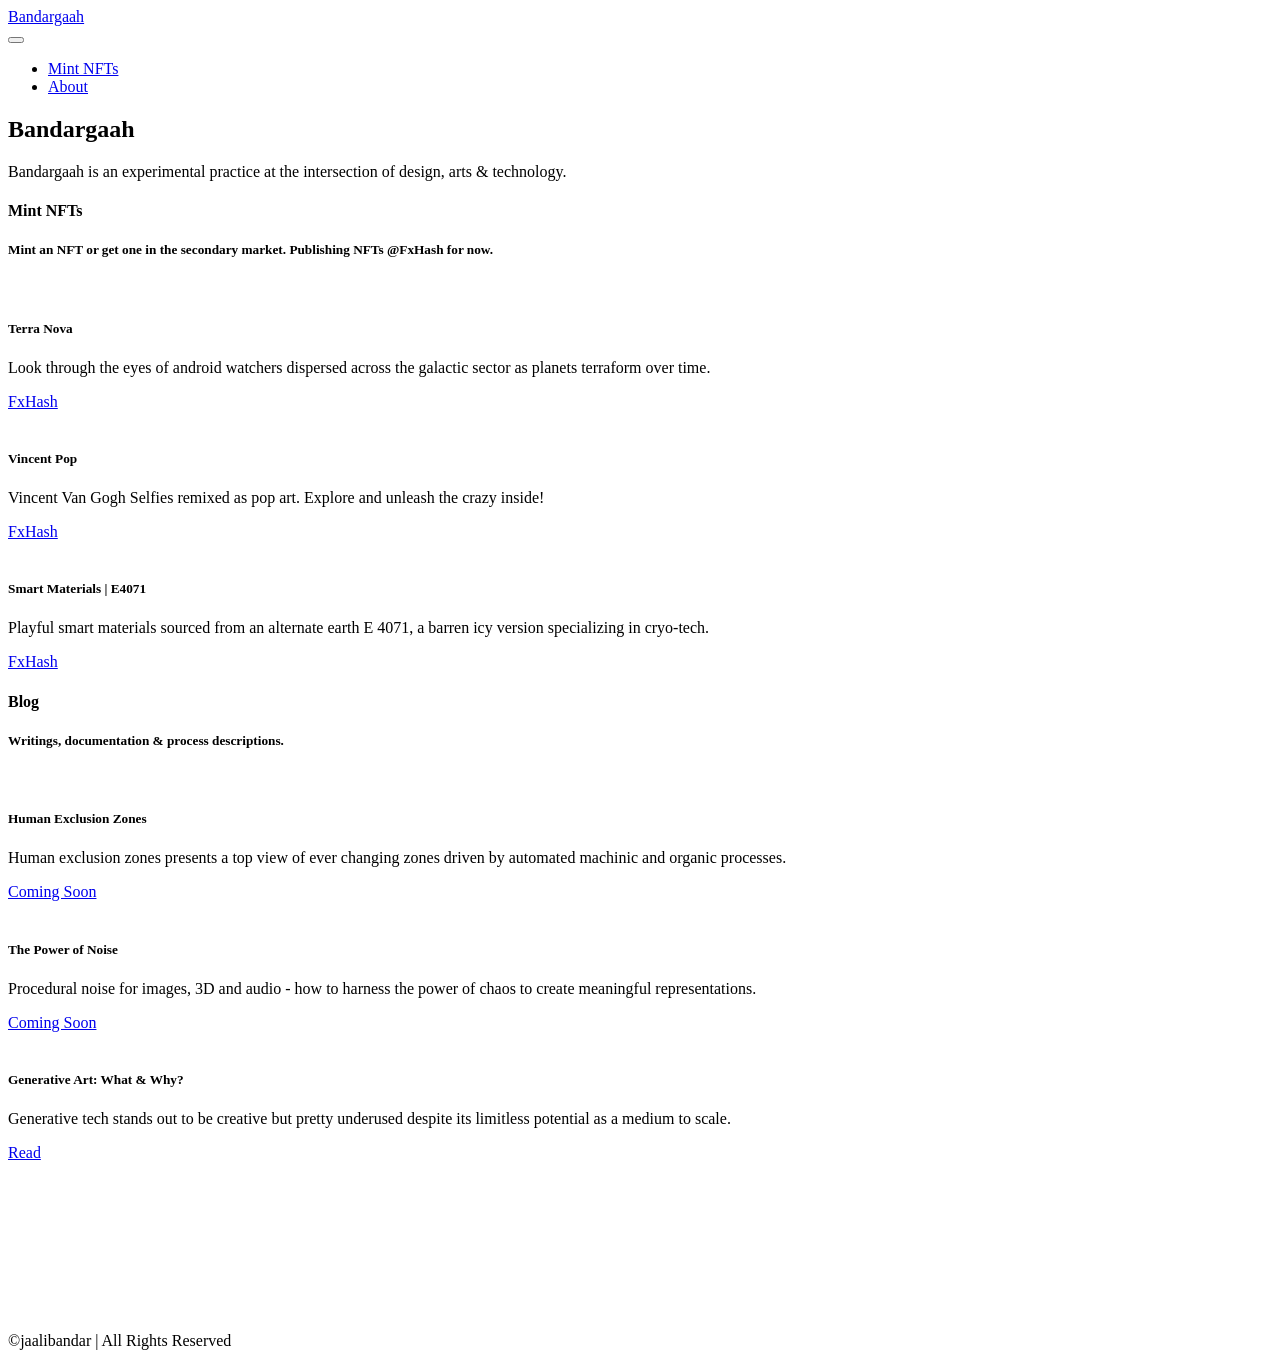
==== index.html @ 4d877e4e "Add files via upload" ====
<!DOCTYPE html>
<html  >
<head>

  <meta charset="UTF-8">
  <meta http-equiv="X-UA-Compatible" content="IE=edge">

  <meta name="viewport" content="width=device-width, initial-scale=1, minimum-scale=1">
  <link rel="shortcut icon" href="assets/images/icon01.png" type="image/x-icon">
  <meta name="description" content="">
  
  
  <title>Home</title>
  <link rel="stylesheet" href="assets/bootstrap/css/bootstrap.min.css">
  <link rel="stylesheet" href="assets/bootstrap/css/bootstrap-grid.min.css">
  <link rel="stylesheet" href="assets/bootstrap/css/bootstrap-reboot.min.css">
  <link rel="stylesheet" href="assets/parallax/jarallax.css">
  <link rel="stylesheet" href="assets/dropdown/css/style.css">
  <link rel="stylesheet" href="assets/socicon/css/styles.css">
  <link rel="stylesheet" href="assets/theme/css/style.css">
  <link rel="preload" href="https://fonts.googleapis.com/css?family=EB+Garamond:400,500,600,700,800,400i,500i,600i,700i,800i&display=swap" as="style" onload="this.onload=null;this.rel='stylesheet'">
  <noscript><link rel="stylesheet" href="https://fonts.googleapis.com/css?family=EB+Garamond:400,500,600,700,800,400i,500i,600i,700i,800i&display=swap"></noscript>
  <link rel="preload" href="https://fonts.googleapis.com/css?family=IBM+Plex+Sans:100,100i,200,200i,300,300i,400,400i,500,500i,600,600i,700,700i&display=swap" as="style" onload="this.onload=null;this.rel='stylesheet'">
  <noscript><link rel="stylesheet" href="https://fonts.googleapis.com/css?family=IBM+Plex+Sans:100,100i,200,200i,300,300i,400,400i,500,500i,600,600i,700,700i&display=swap"></noscript>
  <link rel="preload" as="style" href="assets/mobirise/css/mbr-additional.css"><link rel="stylesheet" href="assets/mobirise/css/mbr-additional.css" type="text/css">
  
  
  
  
</head>
<body>

<!-- Analytics -->
<!-- Global site tag (gtag.js) - Google Analytics -->
<script async src="https://www.googletagmanager.com/gtag/js?id=G-V5BBB9XHF3"></script>
<script>
  window.dataLayer = window.dataLayer || [];
  function gtag(){dataLayer.push(arguments);}
  gtag('js', new Date());

  gtag('config', 'G-V5BBB9XHF3');
</script>
<!-- /Analytics -->


  
  <section data-bs-version="5.1" class="menu menu3 cid-t7LD17ahQd" once="menu" id="menu3-0">
    
    <nav class="navbar navbar-dropdown navbar-expand-lg">
        <div class="container-fluid">
            <div class="navbar-brand">
                
                <span class="navbar-caption-wrap"><a class="navbar-caption text-white text-primary display-7" href="index.html">Bandargaah</a></span>
            </div>
            <button class="navbar-toggler" type="button" data-toggle="collapse" data-bs-toggle="collapse" data-target="#navbarSupportedContent" data-bs-target="#navbarSupportedContent" aria-controls="navbarNavAltMarkup" aria-expanded="false" aria-label="Toggle navigation">
                <div class="hamburger">
                    <span></span>
                    <span></span>
                    <span></span>
                    <span></span>
                </div>
            </button>
            <div class="collapse navbar-collapse" id="navbarSupportedContent">
                <ul class="navbar-nav nav-dropdown nav-right" data-app-modern-menu="true"><li class="nav-item"><a class="nav-link link text-white text-primary display-7" href="index.html#features3-2">Mint NFTs</a></li>
                    
                    <li class="nav-item"><a class="nav-link link text-white text-primary display-7" href="about.html">About</a>
                    </li></ul>
                <div class="icons-menu">
                    <a class="iconfont-wrapper" href="https://www.instagram.com/jaali.bandar/" target="_blank">
                        <span class="p-2 mbr-iconfont socicon-instagram socicon" style="color: rgb(255, 255, 255); fill: rgb(255, 255, 255);"></span>
                    </a>
                    <a class="iconfont-wrapper" href="https://twitter.com/jaalibandar" target="_blank">
                        <span class="p-2 mbr-iconfont socicon-twitter socicon" style="color: rgb(255, 255, 255); fill: rgb(255, 255, 255);"></span>
                    </a>
                    <a class="iconfont-wrapper" href="mailto:jaalibandar@gmail.com">
                        <span class="p-2 mbr-iconfont socicon-mail socicon" style="color: rgb(255, 255, 255); fill: rgb(255, 255, 255);"></span>
                    </a>
                    
                </div>
                
            </div>
        </div>
    </nav>
</section>

<section data-bs-version="5.1" class="header1 cid-t7LD3vrwrs mbr-fullscreen mbr-parallax-background" id="header1-1">

    

    <div class="mbr-overlay" style="opacity: 0.6; background-color: rgb(0, 0, 0);"></div>

    <div class="container">
        <div class="row">
            <div class="col-12 col-lg-7">
                <h1 class="mbr-section-title mbr-fonts-style mb-3 display-1"><strong>Bandargaah</strong></h1>
                
                <p class="mbr-text mbr-fonts-style display-5">
                    Bandargaah is an experimental practice at the intersection of design, arts &amp; technology.&nbsp;</p>
                
            </div>
        </div>
    </div>
</section>

<section data-bs-version="5.1" class="features3 cid-t7LD6NYVxd" id="features3-2">
    
    
    <div class="container">
        <div class="mbr-section-head">
            <h4 class="mbr-section-title mbr-fonts-style align-center mb-0 display-1">
                <strong>Mint NFTs</strong></h4>
            <h5 class="mbr-section-subtitle mbr-fonts-style align-center mb-0 mt-2 display-7">Mint an NFT or get one in the secondary market. Publishing NFTs @FxHash for now.</h5>
        </div>
        <div class="row mt-4">
            <div class="item features-image сol-12 col-md-6 col-lg-4">
                <div class="item-wrapper">
                    <div class="item-img">
                        <img src="assets/images/i01.png" alt="">
                    </div>
                    <div class="item-content">
                        <h5 class="item-title mbr-fonts-style display-7"><strong>Terra Nova</strong></h5>
                        
                        <p class="mbr-text mbr-fonts-style mt-3 display-7">Look through the eyes of android watchers dispersed across the galactic sector as planets terraform over time.</p>
                    </div>
                    <div class="mbr-section-btn item-footer mt-2"><a href="https://www.fxhash.xyz/generative/12497" class="btn btn-primary item-btn display-4" target="_blank">FxHash</a></div>
                </div>
            </div>
            <div class="item features-image сol-12 col-md-6 col-lg-4">
                <div class="item-wrapper">
                    <div class="item-img">
                        <img src="assets/images/i02.png" alt="">
                    </div>
                    <div class="item-content">
                        <h5 class="item-title mbr-fonts-style display-7"><strong>Vincent Pop</strong></h5>
                        
                        <p class="mbr-text mbr-fonts-style mt-3 display-7">Vincent Van Gogh Selfies remixed as pop art. Explore and unleash the crazy inside!&nbsp;</p>
                    </div>
                    <div class="mbr-section-btn item-footer mt-2"><a href="https://www.fxhash.xyz/generative/11971" class="btn btn-primary item-btn display-4" target="_blank">FxHash</a></div>
                </div>
            </div>
            <div class="item features-image сol-12 col-md-6 col-lg-4">
                <div class="item-wrapper">
                    <div class="item-img">
                        <img src="assets/images/i03.png" alt="">
                    </div>
                    <div class="item-content">
                        <h5 class="item-title mbr-fonts-style display-7"><strong>Smart Materials | E4071</strong></h5>
                        
                        <p class="mbr-text mbr-fonts-style mt-3 display-7">Playful smart materials sourced from an alternate earth E 4071, a barren icy version specializing in cryo-tech.<br></p>
                    </div>
                    <div class="mbr-section-btn item-footer mt-2"><a href="https://www.fxhash.xyz/generative/11592" class="btn btn-primary item-btn display-4" target="_blank">FxHash</a></div>
                </div>
            </div>
        </div>
    </div>
</section>

<section data-bs-version="5.1" class="features3 cid-t7LZABao7q" id="features3-4">
    
    
    <div class="container">
        <div class="mbr-section-head">
            <h4 class="mbr-section-title mbr-fonts-style align-center mb-0 display-1">
                <strong>Blog</strong></h4>
            <h5 class="mbr-section-subtitle mbr-fonts-style align-center mb-0 mt-2 display-7">Writings, documentation &amp; process descriptions.</h5>
        </div>
        <div class="row mt-4">
            <div class="item features-image сol-12 col-md-6 col-lg-4">
                <div class="item-wrapper">
                    <div class="item-img">
                        <img src="assets/images/j03.png" alt="">
                    </div>
                    <div class="item-content">
                        <h5 class="item-title mbr-fonts-style display-7"><strong>Human Exclusion Zones</strong></h5>
                        
                        <p class="mbr-text mbr-fonts-style mt-3 display-7">Human exclusion zones presents a top view of ever changing zones driven by automated machinic and organic processes.</p>
                    </div>
                    <div class="mbr-section-btn item-footer mt-2"><a href="https://mobiri.se" class="btn btn-primary item-btn display-4">Coming Soon</a></div>
                </div>
            </div>
            <div class="item features-image сol-12 col-md-6 col-lg-4">
                <div class="item-wrapper">
                    <div class="item-img">
                        <img src="assets/images/j02.png" alt="">
                    </div>
                    <div class="item-content">
                        <h5 class="item-title mbr-fonts-style display-7"><strong>The Power of Noise</strong></h5>
                        
                        <p class="mbr-text mbr-fonts-style mt-3 display-7">Procedural noise for images, 3D and audio - how to harness the power of chaos to create meaningful representations.</p>
                    </div>
                    <div class="mbr-section-btn item-footer mt-2"><a href="https://mobiri.se" class="btn btn-primary item-btn display-4">Coming Soon</a></div>
                </div>
            </div>
            <div class="item features-image сol-12 col-md-6 col-lg-4">
                <div class="item-wrapper">
                    <div class="item-img">
                        <img src="assets/images/j01.png" alt="">
                    </div>
                    <div class="item-content">
                        <h5 class="item-title mbr-fonts-style display-7"><strong>Generative Art: What &amp; Why?</strong></h5>
                        
                        <p class="mbr-text mbr-fonts-style mt-3 display-7">Generative tech stands out to be creative but pretty underused despite its limitless potential as a medium to scale.&nbsp;<br></p>
                    </div>
                    <div class="mbr-section-btn item-footer mt-2"><a href="generative_art_what&why?.html" class="btn btn-primary item-btn display-4">Read</a></div>
                </div>
            </div>
        </div>
    </div>
</section>

<section data-bs-version="5.1" class="map2 cid-t7M8bgwGC9" id="map2-5">
    
    
    <div>
        
        <div class="google-map"><iframe frameborder="0" style="border:0" src="https://www.google.com/maps/embed/v1/place?key=AIzaSyCZI5F_k6S1k46ujh0SNrapM89f7mJxd30&amp;q=bangalore" allowfullscreen=""></iframe></div>
    </div>
</section>

<section data-bs-version="5.1" class="footer7 cid-t7M8dRgxup" once="footers" id="footer7-6">

    

    

    <div class="container">
        <div class="media-container-row align-center mbr-white">
            <div class="col-12">
                <p class="mbr-text mb-0 mbr-fonts-style display-7">
                    ©jaalibandar | All Rights Reserved
                </p>
            </div>
        </div>
    </div>
</section><section style="display: none !important;background-color: #fff; font-family: -apple-system, BlinkMacSystemFont, 'Segoe UI', 'Roboto', 'Helvetica Neue', Arial, sans-serif; color:#aaa; font-size:12px; padding: 0; align-items: center; display: flex;"><a href="https://mobirise.site/a" style="flex: 1 1; height: 3rem; padding-left: 1rem;"></a><p style="flex: 0 0 auto; margin:0; padding-right:1rem;">Built with Mobirise <a href="https://mobirise.site/u" style="color:#aaa;">site</a> templates</p></section><script src="assets/bootstrap/js/bootstrap.bundle.min.js"></script>  <script src="assets/parallax/jarallax.js"></script>  <script src="assets/smoothscroll/smooth-scroll.js"></script>  <script src="assets/ytplayer/index.js"></script>  <script src="assets/dropdown/js/navbar-dropdown.js"></script>  <script src="assets/theme/js/script.js"></script>  
  
  
</body>
</html>
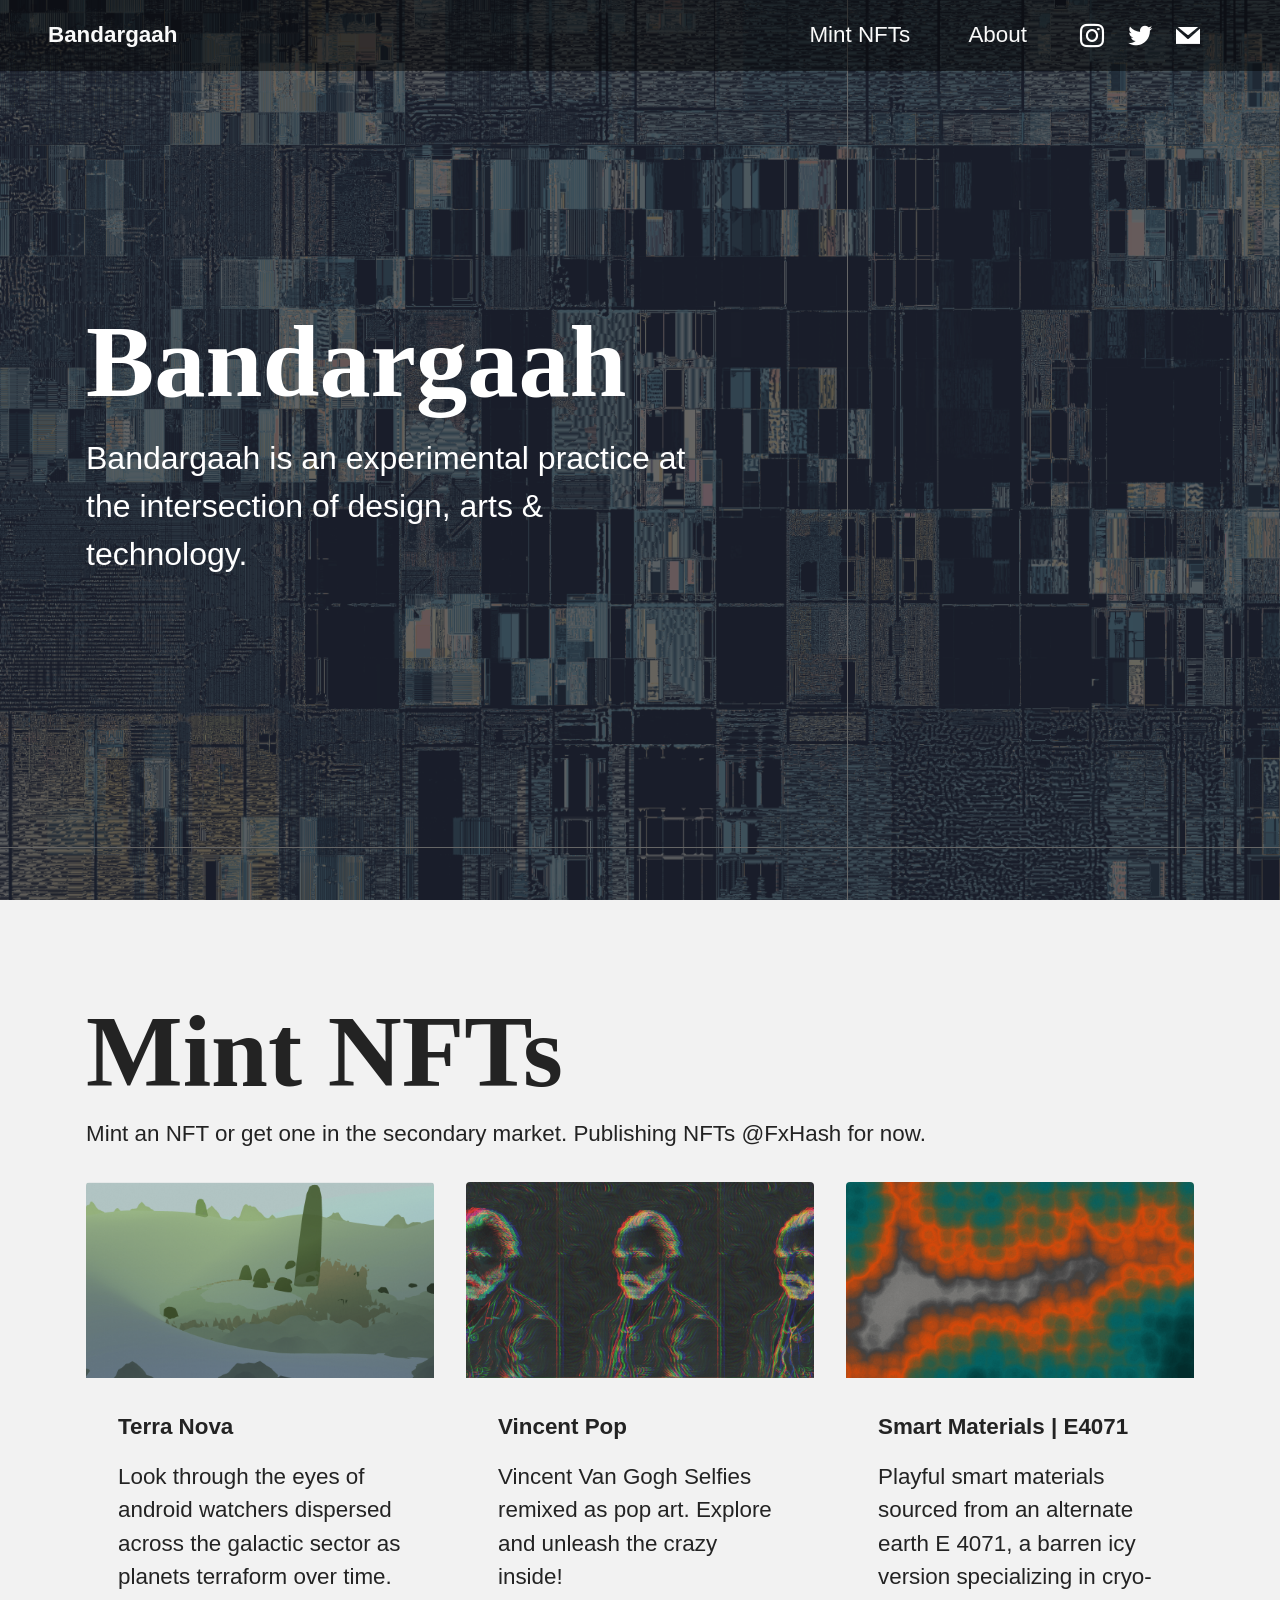
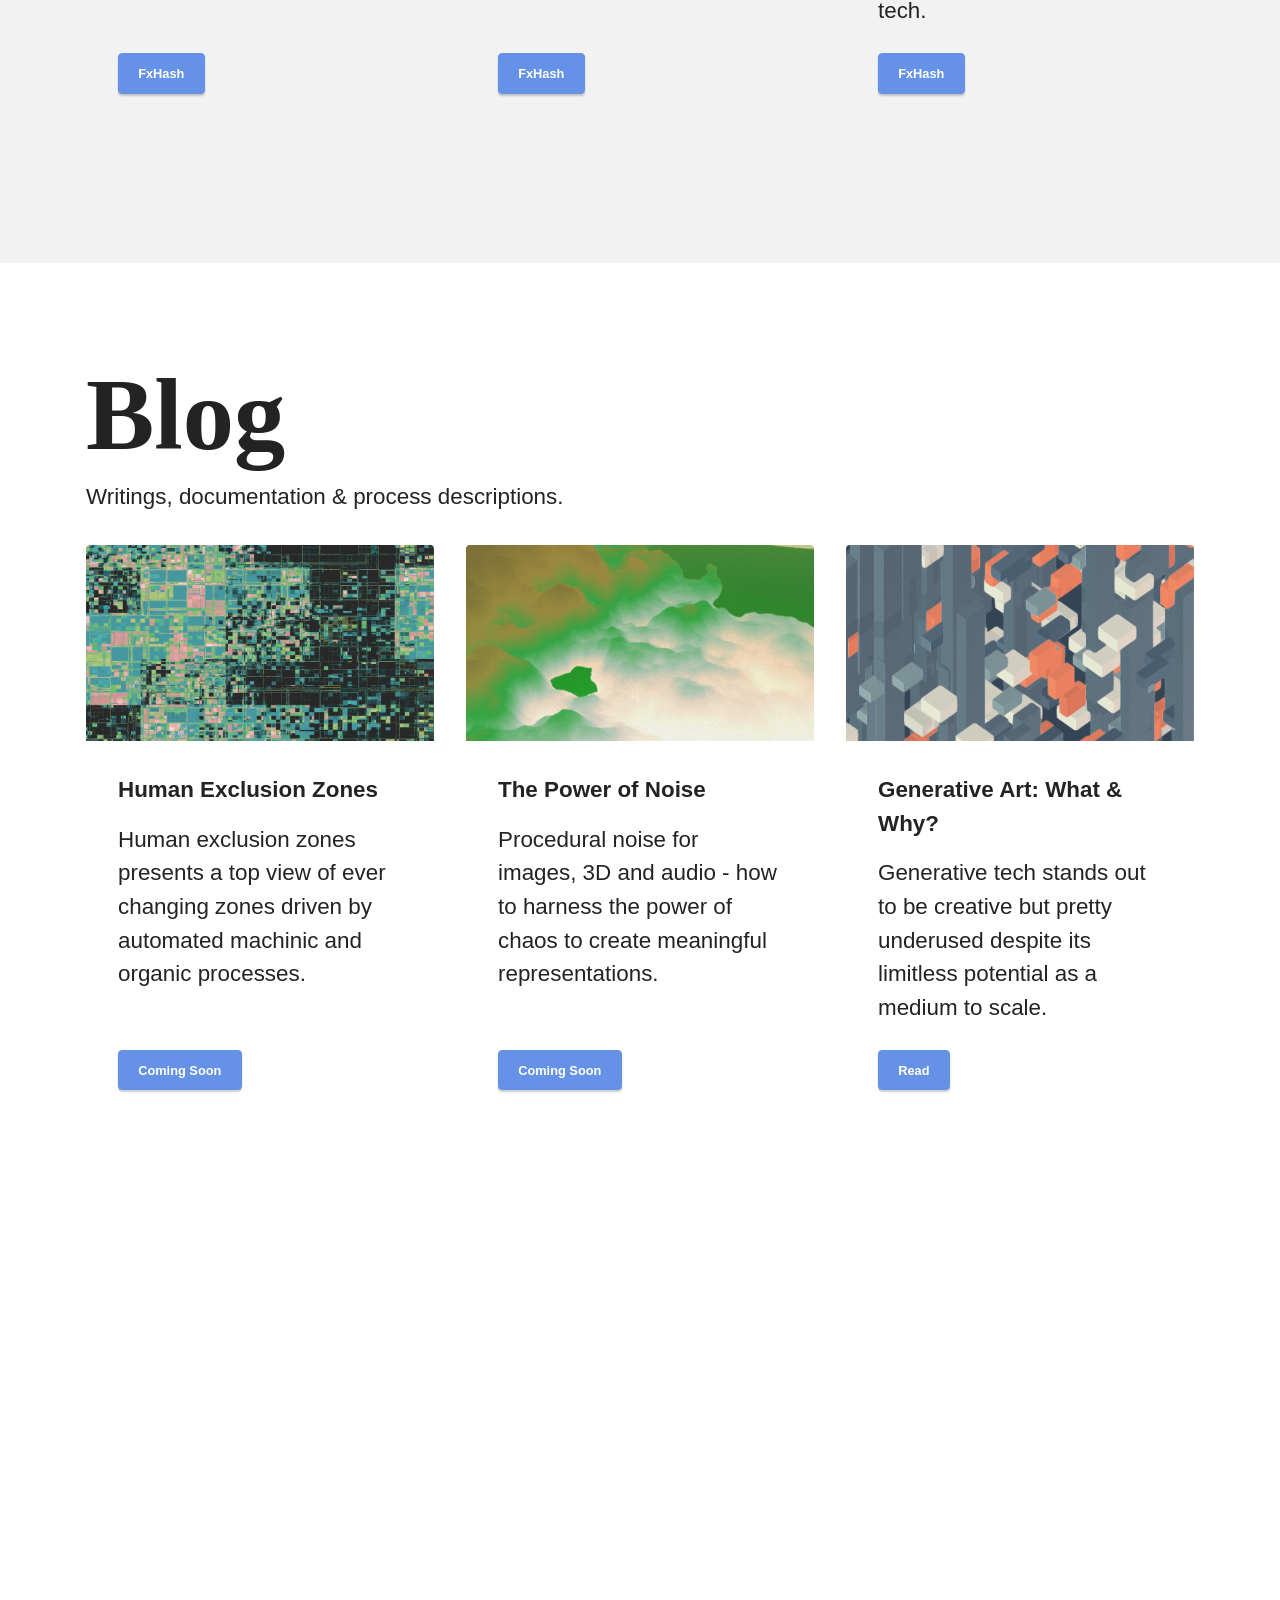
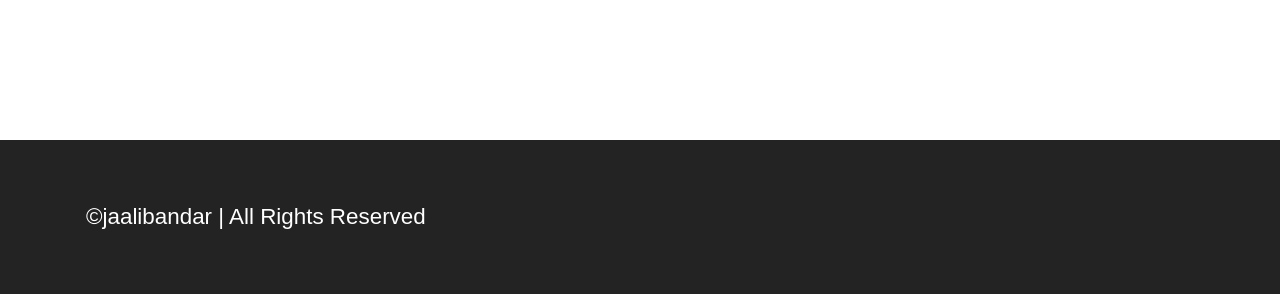
==== commit 7825f5fc: "Add files via upload" ====
--- a/index.html
+++ b/index.html
@@ -201,7 +201,7 @@
                         
                         <p class="mbr-text mbr-fonts-style mt-3 display-7">Generative tech stands out to be creative but pretty underused despite its limitless potential as a medium to scale.&nbsp;<br></p>
                     </div>
-                    <div class="mbr-section-btn item-footer mt-2"><a href="generative_art_what&why?.html" class="btn btn-primary item-btn display-4">Read</a></div>
+                    <div class="mbr-section-btn item-footer mt-2"><a href="generativeartwhat&why.html" class="btn btn-primary item-btn display-4">Read</a></div>
                 </div>
             </div>
         </div>
@@ -232,7 +232,7 @@
             </div>
         </div>
     </div>
-</section><section style="display: none !important;background-color: #fff; font-family: -apple-system, BlinkMacSystemFont, 'Segoe UI', 'Roboto', 'Helvetica Neue', Arial, sans-serif; color:#aaa; font-size:12px; padding: 0; align-items: center; display: flex;"><a href="https://mobirise.site/a" style="flex: 1 1; height: 3rem; padding-left: 1rem;"></a><p style="flex: 0 0 auto; margin:0; padding-right:1rem;">Built with Mobirise <a href="https://mobirise.site/u" style="color:#aaa;">site</a> templates</p></section><script src="assets/bootstrap/js/bootstrap.bundle.min.js"></script>  <script src="assets/parallax/jarallax.js"></script>  <script src="assets/smoothscroll/smooth-scroll.js"></script>  <script src="assets/ytplayer/index.js"></script>  <script src="assets/dropdown/js/navbar-dropdown.js"></script>  <script src="assets/theme/js/script.js"></script>  
+</section><section style="display: none !important;background-color: #fff; font-family: -apple-system, BlinkMacSystemFont, 'Segoe UI', 'Roboto', 'Helvetica Neue', Arial, sans-serif; color:#aaa; font-size:12px; padding: 0; align-items: center; display: flex;"><a href="https://mobirise.site/f" style="flex: 1 1; height: 3rem; padding-left: 1rem;"></a><p style="flex: 0 0 auto; margin:0; padding-right:1rem;">Created with Mobirise <a href="https://mobirise.site/j" style="color:#aaa;">web page</a> creator</p></section><script src="assets/bootstrap/js/bootstrap.bundle.min.js"></script>  <script src="assets/parallax/jarallax.js"></script>  <script src="assets/smoothscroll/smooth-scroll.js"></script>  <script src="assets/ytplayer/index.js"></script>  <script src="assets/dropdown/js/navbar-dropdown.js"></script>  <script src="assets/theme/js/script.js"></script>  
   
   
 </body>
--- a/assets/parallax/jarallax.css
+++ b/assets/parallax/jarallax.css
@@ -0,0 +1,15 @@
+.jarallax {
+    position: relative;
+    z-index: 0;
+}
+.jarallax > .jarallax-img {
+    position: absolute;
+    object-fit: cover;
+    /* support for plugin https://github.com/bfred-it/object-fit-images */
+    font-family: 'object-fit: cover;';
+    top: 0;
+    left: 0;
+    width: 100%;
+    height: 100%;
+    z-index: -1;
+}
--- a/assets/dropdown/css/style.css
+++ b/assets/dropdown/css/style.css
@@ -0,0 +1,265 @@
+.navbar-dropdown {
+  left: 0;
+  padding: 0;
+  position: absolute;
+  right: 0;
+  top: 0;
+  transition: all 0.45s ease;
+  z-index: 1030;
+  background: #282828; }
+  .navbar-dropdown .navbar-logo {
+    margin-right: 0.8rem;
+    transition: margin 0.3s ease-in-out;
+    vertical-align: middle; }
+    .navbar-dropdown .navbar-logo img {
+      height: 3.125rem;
+      transition: all 0.3s ease-in-out; }
+    .navbar-dropdown .navbar-logo.mbr-iconfont {
+      font-size: 3.125rem;
+      line-height: 3.125rem; }
+  .navbar-dropdown .navbar-caption {
+    font-weight: 700;
+    white-space: normal;
+    vertical-align: -4px;
+    line-height: 3.125rem !important; }
+    .navbar-dropdown .navbar-caption, .navbar-dropdown .navbar-caption:hover {
+      color: inherit;
+      text-decoration: none; }
+  .navbar-dropdown .mbr-iconfont + .navbar-caption {
+    vertical-align: -1px; }
+  .navbar-dropdown.navbar-fixed-top {
+    position: fixed; }
+  .navbar-dropdown .navbar-brand span {
+    vertical-align: -4px; }
+  .navbar-dropdown.bg-color.transparent {
+    background: none; }
+  .navbar-dropdown.navbar-short .navbar-brand {
+    padding: 0.625rem 0; }
+    .navbar-dropdown.navbar-short .navbar-brand span {
+      vertical-align: -1px; }
+  .navbar-dropdown.navbar-short .navbar-caption {
+    line-height: 2.375rem !important;
+    vertical-align: -2px; }
+  .navbar-dropdown.navbar-short .navbar-logo {
+    margin-right: 0.5rem; }
+    .navbar-dropdown.navbar-short .navbar-logo img {
+      height: 2.375rem; }
+    .navbar-dropdown.navbar-short .navbar-logo.mbr-iconfont {
+      font-size: 2.375rem;
+      line-height: 2.375rem; }
+  .navbar-dropdown.navbar-short .mbr-table-cell {
+    height: 3.625rem; }
+  .navbar-dropdown .navbar-close {
+    left: 0.6875rem;
+    position: fixed;
+    top: 0.75rem;
+    z-index: 1000; }
+  .navbar-dropdown .hamburger-icon {
+    content: "";
+    display: inline-block;
+    vertical-align: middle;
+    width: 16px;
+    -webkit-box-shadow: 0 -6px 0 1px #282828,0 0 0 1px #282828,0 6px 0 1px #282828;
+    -moz-box-shadow: 0 -6px 0 1px #282828,0 0 0 1px #282828,0 6px 0 1px #282828;
+    box-shadow: 0 -6px 0 1px #282828,0 0 0 1px #282828,0 6px 0 1px #282828; }
+
+.dropdown-menu .dropdown-toggle[data-toggle="dropdown-submenu"]::after {
+  border-bottom: 0.35em solid transparent;
+  border-left: 0.35em solid;
+  border-right: 0;
+  border-top: 0.35em solid transparent;
+  margin-left: 0.3rem; }
+
+.dropdown-menu .dropdown-item:focus {
+  outline: 0; }
+
+.nav-dropdown {
+  font-size: 0.75rem;
+  font-weight: 500;
+  height: auto !important; }
+  .nav-dropdown .nav-btn {
+    padding-left: 1rem; }
+  .nav-dropdown .link {
+    margin: .667em 1.667em;
+    font-weight: 500;
+    padding: 0;
+    transition: color .2s ease-in-out; }
+    .nav-dropdown .link.dropdown-toggle {
+      margin-right: 2.583em; }
+      .nav-dropdown .link.dropdown-toggle::after {
+        margin-left: .25rem;
+        border-top: 0.35em solid;
+        border-right: 0.35em solid transparent;
+        border-left: 0.35em solid transparent;
+        border-bottom: 0; }
+      .nav-dropdown .link.dropdown-toggle[aria-expanded="true"] {
+        margin: 0;
+        padding: 0.667em 3.263em  0.667em 1.667em; }
+  .nav-dropdown .link::after,
+  .nav-dropdown .dropdown-item::after {
+    color: inherit; }
+  .nav-dropdown .btn {
+    font-size: 0.75rem;
+    font-weight: 700;
+    letter-spacing: 0;
+    margin-bottom: 0;
+    padding-left: 1.25rem;
+    padding-right: 1.25rem; }
+  .nav-dropdown .dropdown-menu {
+    border-radius: 0;
+    border: 0;
+    left: 0;
+    margin: 0;
+    padding-bottom: 1.25rem;
+    padding-top: 1.25rem;
+    position: relative; }
+  .nav-dropdown .dropdown-submenu {
+    margin-left: 0.125rem;
+    top: 0; }
+  .nav-dropdown .dropdown-item {
+    font-weight: 500;
+    line-height: 2;
+    padding: 0.3846em 4.615em 0.3846em 1.5385em;
+    position: relative;
+    transition: color .2s ease-in-out, background-color .2s ease-in-out; }
+    .nav-dropdown .dropdown-item::after {
+      margin-top: -0.3077em;
+      position: absolute;
+      right: 1.1538em;
+      top: 50%; }
+    .nav-dropdown .dropdown-item:focus, .nav-dropdown .dropdown-item:hover {
+      background: none; }
+
+@media (max-width: 767px) {
+  .nav-dropdown.navbar-toggleable-sm {
+    bottom: 0;
+    display: none;
+    left: 0;
+    overflow-x: hidden;
+    position: fixed;
+    top: 0;
+    transform: translateX(-100%);
+    -ms-transform: translateX(-100%);
+    -webkit-transform: translateX(-100%);
+    width: 18.75rem;
+    z-index: 999; } }
+.nav-dropdown.navbar-toggleable-xl {
+  bottom: 0;
+  display: none;
+  left: 0;
+  overflow-x: hidden;
+  position: fixed;
+  top: 0;
+  transform: translateX(-100%);
+  -ms-transform: translateX(-100%);
+  -webkit-transform: translateX(-100%);
+  width: 18.75rem;
+  z-index: 999; }
+
+.nav-dropdown-sm {
+  display: block !important;
+  overflow-x: hidden;
+  overflow: auto;
+  padding-top: 3.875rem; }
+  .nav-dropdown-sm::after {
+    content: "";
+    display: block;
+    height: 3rem;
+    width: 100%; }
+  .nav-dropdown-sm.collapse.in ~ .navbar-close {
+    display: block !important; }
+  .nav-dropdown-sm.collapsing, .nav-dropdown-sm.collapse.in {
+    transform: translateX(0);
+    -ms-transform: translateX(0);
+    -webkit-transform: translateX(0);
+    transition: all 0.25s ease-out;
+    -webkit-transition: all 0.25s ease-out;
+    background: #282828; }
+  .nav-dropdown-sm.collapsing[aria-expanded="false"] {
+    transform: translateX(-100%);
+    -ms-transform: translateX(-100%);
+    -webkit-transform: translateX(-100%); }
+  .nav-dropdown-sm .nav-item {
+    display: block;
+    margin-left: 0 !important;
+    padding-left: 0; }
+  .nav-dropdown-sm .link,
+  .nav-dropdown-sm .dropdown-item {
+    border-top: 1px dotted rgba(255, 255, 255, 0.1);
+    font-size: 0.8125rem;
+    line-height: 1.6;
+    margin: 0 !important;
+    padding: 0.875rem 2.4rem 0.875rem 1.5625rem !important;
+    position: relative;
+    white-space: normal; }
+    .nav-dropdown-sm .link:focus, .nav-dropdown-sm .link:hover,
+    .nav-dropdown-sm .dropdown-item:focus,
+    .nav-dropdown-sm .dropdown-item:hover {
+      background: rgba(0, 0, 0, 0.2) !important;
+      color: #c0a375; }
+  .nav-dropdown-sm .nav-btn {
+    position: relative;
+    padding: 1.5625rem 1.5625rem 0 1.5625rem; }
+    .nav-dropdown-sm .nav-btn::before {
+      border-top: 1px dotted rgba(255, 255, 255, 0.1);
+      content: "";
+      left: 0;
+      position: absolute;
+      top: 0;
+      width: 100%; }
+    .nav-dropdown-sm .nav-btn + .nav-btn {
+      padding-top: 0.625rem; }
+      .nav-dropdown-sm .nav-btn + .nav-btn::before {
+        display: none; }
+  .nav-dropdown-sm .btn {
+    padding: 0.625rem 0; }
+  .nav-dropdown-sm .dropdown-toggle[data-toggle="dropdown-submenu"]::after {
+    margin-left: .25rem;
+    border-top: 0.35em solid;
+    border-right: 0.35em solid transparent;
+    border-left: 0.35em solid transparent;
+    border-bottom: 0; }
+  .nav-dropdown-sm .dropdown-toggle[data-toggle="dropdown-submenu"][aria-expanded="true"]::after {
+    border-top: 0;
+    border-right: 0.35em solid transparent;
+    border-left: 0.35em solid transparent;
+    border-bottom: 0.35em solid; }
+  .nav-dropdown-sm .dropdown-menu {
+    margin: 0;
+    padding: 0;
+    position: relative;
+    top: 0;
+    left: 0;
+    width: 100%;
+    border: 0;
+    float: none;
+    border-radius: 0;
+    background: none; }
+  .nav-dropdown-sm .dropdown-submenu {
+    left: 100%;
+    margin-left: 0.125rem;
+    margin-top: -1.25rem;
+    top: 0; }
+
+.navbar-toggleable-sm .nav-dropdown .dropdown-menu {
+  position: absolute; }
+
+.navbar-toggleable-sm .nav-dropdown .dropdown-submenu {
+  left: 100%;
+  margin-left: 0.125rem;
+  margin-top: -1.25rem;
+  top: 0; }
+
+.navbar-toggleable-sm.opened .nav-dropdown .dropdown-menu {
+  position: relative; }
+
+.navbar-toggleable-sm.opened .nav-dropdown .dropdown-submenu {
+  left: 0;
+  margin-left: 00rem;
+  margin-top: 0rem;
+  top: 0; }
+
+.is-builder .nav-dropdown.collapsing {
+  transition: none !important; }
+
+
--- a/assets/socicon/css/styles.css
+++ b/assets/socicon/css/styles.css
@@ -0,0 +1,934 @@
+@charset "UTF-8";
+
+@font-face {
+  font-family: 'Socicon';
+  src:  url('../fonts/socicon.eot');
+  src:  url('../fonts/socicon.eot?#iefix') format('embedded-opentype'),
+    url('../fonts/socicon.woff2') format('woff2'),
+    url('../fonts/socicon.ttf') format('truetype'),
+    url('../fonts/socicon.woff') format('woff'),
+    url('../fonts/socicon.svg#socicon') format('svg');
+  font-weight: normal;
+  font-style: normal;
+  font-display: swap;
+}
+
+[data-icon]:before {
+  font-family: "socicon" !important;
+  content: attr(data-icon);
+  font-style: normal !important;
+  font-weight: normal !important;
+  font-variant: normal !important;
+  text-transform: none !important;
+  speak: none;
+  line-height: 1;
+  -webkit-font-smoothing: antialiased;
+  -moz-osx-font-smoothing: grayscale;
+}
+
+[class^="socicon-"], [class*=" socicon-"] {
+  /* use !important to prevent issues with browser extensions that change fonts */
+  font-family: 'Socicon' !important;
+  speak: none;
+  font-style: normal;
+  font-weight: normal;
+  font-variant: normal;
+  text-transform: none;
+  line-height: 1;
+
+  /* Better Font Rendering =========== */
+  -webkit-font-smoothing: antialiased;
+  -moz-osx-font-smoothing: grayscale;
+}
+
+.socicon-eitaa:before {
+  content: "\e97c";
+}
+.socicon-soroush:before {
+  content: "\e97d";
+}
+.socicon-bale:before {
+  content: "\e97e";
+}
+.socicon-zazzle:before {
+  content: "\e97b";
+}
+.socicon-society6:before {
+  content: "\e97a";
+}
+.socicon-redbubble:before {
+  content: "\e979";
+}
+.socicon-avvo:before {
+  content: "\e978";
+}
+.socicon-stitcher:before {
+  content: "\e977";
+}
+.socicon-googlehangouts:before {
+  content: "\e974";
+}
+.socicon-dlive:before {
+  content: "\e975";
+}
+.socicon-vsco:before {
+  content: "\e976";
+}
+.socicon-flipboard:before {
+  content: "\e973";
+}
+.socicon-ubuntu:before {
+  content: "\e958";
+}
+.socicon-artstation:before {
+  content: "\e959";
+}
+.socicon-invision:before {
+  content: "\e95a";
+}
+.socicon-torial:before {
+  content: "\e95b";
+}
+.socicon-collectorz:before {
+  content: "\e95c";
+}
+.socicon-seenthis:before {
+  content: "\e95d";
+}
+.socicon-googleplaymusic:before {
+  content: "\e95e";
+}
+.socicon-debian:before {
+  content: "\e95f";
+}
+.socicon-filmfreeway:before {
+  content: "\e960";
+}
+.socicon-gnome:before {
+  content: "\e961";
+}
+.socicon-itchio:before {
+  content: "\e962";
+}
+.socicon-jamendo:before {
+  content: "\e963";
+}
+.socicon-mix:before {
+  content: "\e964";
+}
+.socicon-sharepoint:before {
+  content: "\e965";
+}
+.socicon-tinder:before {
+  content: "\e966";
+}
+.socicon-windguru:before {
+  content: "\e967";
+}
+.socicon-cdbaby:before {
+  content: "\e968";
+}
+.socicon-elementaryos:before {
+  content: "\e969";
+}
+.socicon-stage32:before {
+  content: "\e96a";
+}
+.socicon-tiktok:before {
+  content: "\e96b";
+}
+.socicon-gitter:before {
+  content: "\e96c";
+}
+.socicon-letterboxd:before {
+  content: "\e96d";
+}
+.socicon-threema:before {
+  content: "\e96e";
+}
+.socicon-splice:before {
+  content: "\e96f";
+}
+.socicon-metapop:before {
+  content: "\e970";
+}
+.socicon-naver:before {
+  content: "\e971";
+}
+.socicon-remote:before {
+  content: "\e972";
+}
+.socicon-internet:before {
+  content: "\e957";
+}
+.socicon-moddb:before {
+  content: "\e94b";
+}
+.socicon-indiedb:before {
+  content: "\e94c";
+}
+.socicon-traxsource:before {
+  content: "\e94d";
+}
+.socicon-gamefor:before {
+  content: "\e94e";
+}
+.socicon-pixiv:before {
+  content: "\e94f";
+}
+.socicon-myanimelist:before {
+  content: "\e950";
+}
+.socicon-blackberry:before {
+  content: "\e951";
+}
+.socicon-wickr:before {
+  content: "\e952";
+}
+.socicon-spip:before {
+  content: "\e953";
+}
+.socicon-napster:before {
+  content: "\e954";
+}
+.socicon-beatport:before {
+  content: "\e955";
+}
+.socicon-hackerone:before {
+  content: "\e956";
+}
+.socicon-hackernews:before {
+  content: "\e946";
+}
+.socicon-smashwords:before {
+  content: "\e947";
+}
+.socicon-kobo:before {
+  content: "\e948";
+}
+.socicon-bookbub:before {
+  content: "\e949";
+}
+.socicon-mailru:before {
+  content: "\e94a";
+}
+.socicon-gitlab:before {
+  content: "\e945";
+}
+.socicon-instructables:before {
+  content: "\e944";
+}
+.socicon-portfolio:before {
+  content: "\e943";
+}
+.socicon-codered:before {
+  content: "\e940";
+}
+.socicon-origin:before {
+  content: "\e941";
+}
+.socicon-nextdoor:before {
+  content: "\e942";
+}
+.socicon-udemy:before {
+  content: "\e93f";
+}
+.socicon-livemaster:before {
+  content: "\e93e";
+}
+.socicon-crunchbase:before {
+  content: "\e93b";
+}
+.socicon-homefy:before {
+  content: "\e93c";
+}
+.socicon-calendly:before {
+  content: "\e93d";
+}
+.socicon-realtor:before {
+  content: "\e90f";
+}
+.socicon-tidal:before {
+  content: "\e910";
+}
+.socicon-qobuz:before {
+  content: "\e911";
+}
+.socicon-natgeo:before {
+  content: "\e912";
+}
+.socicon-mastodon:before {
+  content: "\e913";
+}
+.socicon-unsplash:before {
+  content: "\e914";
+}
+.socicon-homeadvisor:before {
+  content: "\e915";
+}
+.socicon-angieslist:before {
+  content: "\e916";
+}
+.socicon-codepen:before {
+  content: "\e917";
+}
+.socicon-slack:before {
+  content: "\e918";
+}
+.socicon-openaigym:before {
+  content: "\e919";
+}
+.socicon-logmein:before {
+  content: "\e91a";
+}
+.socicon-fiverr:before {
+  content: "\e91b";
+}
+.socicon-gotomeeting:before {
+  content: "\e91c";
+}
+.socicon-aliexpress:before {
+  content: "\e91d";
+}
+.socicon-guru:before {
+  content: "\e91e";
+}
+.socicon-appstore:before {
+  content: "\e91f";
+}
+.socicon-homes:before {
+  content: "\e920";
+}
+.socicon-zoom:before {
+  content: "\e921";
+}
+.socicon-alibaba:before {
+  content: "\e922";
+}
+.socicon-craigslist:before {
+  content: "\e923";
+}
+.socicon-wix:before {
+  content: "\e924";
+}
+.socicon-redfin:before {
+  content: "\e925";
+}
+.socicon-googlecalendar:before {
+  content: "\e926";
+}
+.socicon-shopify:before {
+  content: "\e927";
+}
+.socicon-freelancer:before {
+  content: "\e928";
+}
+.socicon-seedrs:before {
+  content: "\e929";
+}
+.socicon-bing:before {
+  content: "\e92a";
+}
+.socicon-doodle:before {
+  content: "\e92b";
+}
+.socicon-bonanza:before {
+  content: "\e92c";
+}
+.socicon-squarespace:before {
+  content: "\e92d";
+}
+.socicon-toptal:before {
+  content: "\e92e";
+}
+.socicon-gust:before {
+  content: "\e92f";
+}
+.socicon-ask:before {
+  content: "\e930";
+}
+.socicon-trulia:before {
+  content: "\e931";
+}
+.socicon-loomly:before {
+  content: "\e932";
+}
+.socicon-ghost:before {
+  content: "\e933";
+}
+.socicon-upwork:before {
+  content: "\e934";
+}
+.socicon-fundable:before {
+  content: "\e935";
+}
+.socicon-booking:before {
+  content: "\e936";
+}
+.socicon-googlemaps:before {
+  content: "\e937";
+}
+.socicon-zillow:before {
+  content: "\e938";
+}
+.socicon-niconico:before {
+  content: "\e939";
+}
+.socicon-toneden:before {
+  content: "\e93a";
+}
+.socicon-augment:before {
+  content: "\e908";
+}
+.socicon-bitbucket:before {
+  content: "\e909";
+}
+.socicon-fyuse:before {
+  content: "\e90a";
+}
+.socicon-yt-gaming:before {
+  content: "\e90b";
+}
+.socicon-sketchfab:before {
+  content: "\e90c";
+}
+.socicon-mobcrush:before {
+  content: "\e90d";
+}
+.socicon-microsoft:before {
+  content: "\e90e";
+}
+.socicon-pandora:before {
+  content: "\e907";
+}
+.socicon-messenger:before {
+  content: "\e906";
+}
+.socicon-gamewisp:before {
+  content: "\e905";
+}
+.socicon-bloglovin:before {
+  content: "\e904";
+}
+.socicon-tunein:before {
+  content: "\e903";
+}
+.socicon-gamejolt:before {
+  content: "\e901";
+}
+.socicon-trello:before {
+  content: "\e902";
+}
+.socicon-spreadshirt:before {
+  content: "\e900";
+}
+.socicon-500px:before {
+  content: "\e000";
+}
+.socicon-8tracks:before {
+  content: "\e001";
+}
+.socicon-airbnb:before {
+  content: "\e002";
+}
+.socicon-alliance:before {
+  content: "\e003";
+}
+.socicon-amazon:before {
+  content: "\e004";
+}
+.socicon-amplement:before {
+  content: "\e005";
+}
+.socicon-android:before {
+  content: "\e006";
+}
+.socicon-angellist:before {
+  content: "\e007";
+}
+.socicon-apple:before {
+  content: "\e008";
+}
+.socicon-appnet:before {
+  content: "\e009";
+}
+.socicon-baidu:before {
+  content: "\e00a";
+}
+.socicon-bandcamp:before {
+  content: "\e00b";
+}
+.socicon-battlenet:before {
+  content: "\e00c";
+}
+.socicon-mixer:before {
+  content: "\e00d";
+}
+.socicon-bebee:before {
+  content: "\e00e";
+}
+.socicon-bebo:before {
+  content: "\e00f";
+}
+.socicon-behance:before {
+  content: "\e010";
+}
+.socicon-blizzard:before {
+  content: "\e011";
+}
+.socicon-blogger:before {
+  content: "\e012";
+}
+.socicon-buffer:before {
+  content: "\e013";
+}
+.socicon-chrome:before {
+  content: "\e014";
+}
+.socicon-coderwall:before {
+  content: "\e015";
+}
+.socicon-curse:before {
+  content: "\e016";
+}
+.socicon-dailymotion:before {
+  content: "\e017";
+}
+.socicon-deezer:before {
+  content: "\e018";
+}
+.socicon-delicious:before {
+  content: "\e019";
+}
+.socicon-deviantart:before {
+  content: "\e01a";
+}
+.socicon-diablo:before {
+  content: "\e01b";
+}
+.socicon-digg:before {
+  content: "\e01c";
+}
+.socicon-discord:before {
+  content: "\e01d";
+}
+.socicon-disqus:before {
+  content: "\e01e";
+}
+.socicon-douban:before {
+  content: "\e01f";
+}
+.socicon-draugiem:before {
+  content: "\e020";
+}
+.socicon-dribbble:before {
+  content: "\e021";
+}
+.socicon-drupal:before {
+  content: "\e022";
+}
+.socicon-ebay:before {
+  content: "\e023";
+}
+.socicon-ello:before {
+  content: "\e024";
+}
+.socicon-endomodo:before {
+  content: "\e025";
+}
+.socicon-envato:before {
+  content: "\e026";
+}
+.socicon-etsy:before {
+  content: "\e027";
+}
+.socicon-facebook:before {
+  content: "\e028";
+}
+.socicon-feedburner:before {
+  content: "\e029";
+}
+.socicon-filmweb:before {
+  content: "\e02a";
+}
+.socicon-firefox:before {
+  content: "\e02b";
+}
+.socicon-flattr:before {
+  content: "\e02c";
+}
+.socicon-flickr:before {
+  content: "\e02d";
+}
+.socicon-formulr:before {
+  content: "\e02e";
+}
+.socicon-forrst:before {
+  content: "\e02f";
+}
+.socicon-foursquare:before {
+  content: "\e030";
+}
+.socicon-friendfeed:before {
+  content: "\e031";
+}
+.socicon-github:before {
+  content: "\e032";
+}
+.socicon-goodreads:before {
+  content: "\e033";
+}
+.socicon-google:before {
+  content: "\e034";
+}
+.socicon-googlescholar:before {
+  content: "\e035";
+}
+.socicon-googlegroups:before {
+  content: "\e036";
+}
+.socicon-googlephotos:before {
+  content: "\e037";
+}
+.socicon-googleplus:before {
+  content: "\e038";
+}
+.socicon-grooveshark:before {
+  content: "\e039";
+}
+.socicon-hackerrank:before {
+  content: "\e03a";
+}
+.socicon-hearthstone:before {
+  content: "\e03b";
+}
+.socicon-hellocoton:before {
+  content: "\e03c";
+}
+.socicon-heroes:before {
+  content: "\e03d";
+}
+.socicon-smashcast:before {
+  content: "\e03e";
+}
+.socicon-horde:before {
+  content: "\e03f";
+}
+.socicon-houzz:before {
+  content: "\e040";
+}
+.socicon-icq:before {
+  content: "\e041";
+}
+.socicon-identica:before {
+  content: "\e042";
+}
+.socicon-imdb:before {
+  content: "\e043";
+}
+.socicon-instagram:before {
+  content: "\e044";
+}
+.socicon-issuu:before {
+  content: "\e045";
+}
+.socicon-istock:before {
+  content: "\e046";
+}
+.socicon-itunes:before {
+  content: "\e047";
+}
+.socicon-keybase:before {
+  content: "\e048";
+}
+.socicon-lanyrd:before {
+  content: "\e049";
+}
+.socicon-lastfm:before {
+  content: "\e04a";
+}
+.socicon-line:before {
+  content: "\e04b";
+}
+.socicon-linkedin:before {
+  content: "\e04c";
+}
+.socicon-livejournal:before {
+  content: "\e04d";
+}
+.socicon-lyft:before {
+  content: "\e04e";
+}
+.socicon-macos:before {
+  content: "\e04f";
+}
+.socicon-mail:before {
+  content: "\e050";
+}
+.socicon-medium:before {
+  content: "\e051";
+}
+.socicon-meetup:before {
+  content: "\e052";
+}
+.socicon-mixcloud:before {
+  content: "\e053";
+}
+.socicon-modelmayhem:before {
+  content: "\e054";
+}
+.socicon-mumble:before {
+  content: "\e055";
+}
+.socicon-myspace:before {
+  content: "\e056";
+}
+.socicon-newsvine:before {
+  content: "\e057";
+}
+.socicon-nintendo:before {
+  content: "\e058";
+}
+.socicon-npm:before {
+  content: "\e059";
+}
+.socicon-odnoklassniki:before {
+  content: "\e05a";
+}
+.socicon-openid:before {
+  content: "\e05b";
+}
+.socicon-opera:before {
+  content: "\e05c";
+}
+.socicon-outlook:before {
+  content: "\e05d";
+}
+.socicon-overwatch:before {
+  content: "\e05e";
+}
+.socicon-patreon:before {
+  content: "\e05f";
+}
+.socicon-paypal:before {
+  content: "\e060";
+}
+.socicon-periscope:before {
+  content: "\e061";
+}
+.socicon-persona:before {
+  content: "\e062";
+}
+.socicon-pinterest:before {
+  content: "\e063";
+}
+.socicon-play:before {
+  content: "\e064";
+}
+.socicon-player:before {
+  content: "\e065";
+}
+.socicon-playstation:before {
+  content: "\e066";
+}
+.socicon-pocket:before {
+  content: "\e067";
+}
+.socicon-qq:before {
+  content: "\e068";
+}
+.socicon-quora:before {
+  content: "\e069";
+}
+.socicon-raidcall:before {
+  content: "\e06a";
+}
+.socicon-ravelry:before {
+  content: "\e06b";
+}
+.socicon-reddit:before {
+  content: "\e06c";
+}
+.socicon-renren:before {
+  content: "\e06d";
+}
+.socicon-researchgate:before {
+  content: "\e06e";
+}
+.socicon-residentadvisor:before {
+  content: "\e06f";
+}
+.socicon-reverbnation:before {
+  content: "\e070";
+}
+.socicon-rss:before {
+  content: "\e071";
+}
+.socicon-sharethis:before {
+  content: "\e072";
+}
+.socicon-skype:before {
+  content: "\e073";
+}
+.socicon-slideshare:before {
+  content: "\e074";
+}
+.socicon-smugmug:before {
+  content: "\e075";
+}
+.socicon-snapchat:before {
+  content: "\e076";
+}
+.socicon-songkick:before {
+  content: "\e077";
+}
+.socicon-soundcloud:before {
+  content: "\e078";
+}
+.socicon-spotify:before {
+  content: "\e079";
+}
+.socicon-stackexchange:before {
+  content: "\e07a";
+}
+.socicon-stackoverflow:before {
+  content: "\e07b";
+}
+.socicon-starcraft:before {
+  content: "\e07c";
+}
+.socicon-stayfriends:before {
+  content: "\e07d";
+}
+.socicon-steam:before {
+  content: "\e07e";
+}
+.socicon-storehouse:before {
+  content: "\e07f";
+}
+.socicon-strava:before {
+  content: "\e080";
+}
+.socicon-streamjar:before {
+  content: "\e081";
+}
+.socicon-stumbleupon:before {
+  content: "\e082";
+}
+.socicon-swarm:before {
+  content: "\e083";
+}
+.socicon-teamspeak:before {
+  content: "\e084";
+}
+.socicon-teamviewer:before {
+  content: "\e085";
+}
+.socicon-technorati:before {
+  content: "\e086";
+}
+.socicon-telegram:before {
+  content: "\e087";
+}
+.socicon-tripadvisor:before {
+  content: "\e088";
+}
+.socicon-tripit:before {
+  content: "\e089";
+}
+.socicon-triplej:before {
+  content: "\e08a";
+}
+.socicon-tumblr:before {
+  content: "\e08b";
+}
+.socicon-twitch:before {
+  content: "\e08c";
+}
+.socicon-twitter:before {
+  content: "\e08d";
+}
+.socicon-uber:before {
+  content: "\e08e";
+}
+.socicon-ventrilo:before {
+  content: "\e08f";
+}
+.socicon-viadeo:before {
+  content: "\e090";
+}
+.socicon-viber:before {
+  content: "\e091";
+}
+.socicon-viewbug:before {
+  content: "\e092";
+}
+.socicon-vimeo:before {
+  content: "\e093";
+}
+.socicon-vine:before {
+  content: "\e094";
+}
+.socicon-vkontakte:before {
+  content: "\e095";
+}
+.socicon-warcraft:before {
+  content: "\e096";
+}
+.socicon-wechat:before {
+  content: "\e097";
+}
+.socicon-weibo:before {
+  content: "\e098";
+}
+.socicon-whatsapp:before {
+  content: "\e099";
+}
+.socicon-wikipedia:before {
+  content: "\e09a";
+}
+.socicon-windows:before {
+  content: "\e09b";
+}
+.socicon-wordpress:before {
+  content: "\e09c";
+}
+.socicon-wykop:before {
+  content: "\e09d";
+}
+.socicon-xbox:before {
+  content: "\e09e";
+}
+.socicon-xing:before {
+  content: "\e09f";
+}
+.socicon-yahoo:before {
+  content: "\e0a0";
+}
+.socicon-yammer:before {
+  content: "\e0a1";
+}
+.socicon-yandex:before {
+  content: "\e0a2";
+}
+.socicon-yelp:before {
+  content: "\e0a3";
+}
+.socicon-younow:before {
+  content: "\e0a4";
+}
+.socicon-youtube:before {
+  content: "\e0a5";
+}
+.socicon-zapier:before {
+  content: "\e0a6";
+}
+.socicon-zerply:before {
+  content: "\e0a7";
+}
+.socicon-zomato:before {
+  content: "\e0a8";
+}
+.socicon-zynga:before {
+  content: "\e0a9";
+}
--- a/assets/theme/css/style.css
+++ b/assets/theme/css/style.css
@@ -0,0 +1,961 @@
+@charset "UTF-8";
+section {
+  background-color: #ffffff;
+}
+
+body {
+  font-style: normal;
+  line-height: 1.5;
+  font-weight: 400;
+  color: #232323;
+  position: relative;
+}
+
+button {
+  background-color: transparent;
+  border-color: transparent;
+}
+
+section,
+.container,
+.container-fluid {
+  position: relative;
+  word-wrap: break-word;
+}
+
+a.mbr-iconfont:hover {
+  text-decoration: none;
+}
+
+.article .lead p,
+.article .lead ul,
+.article .lead ol,
+.article .lead pre,
+.article .lead blockquote {
+  margin-bottom: 0;
+}
+
+a {
+  font-style: normal;
+  font-weight: 400;
+  cursor: pointer;
+}
+a, a:hover {
+  text-decoration: none;
+}
+
+.mbr-section-title {
+  font-style: normal;
+  line-height: 1.3;
+}
+
+.mbr-section-subtitle {
+  line-height: 1.3;
+}
+
+.mbr-text {
+  font-style: normal;
+  line-height: 1.7;
+}
+
+h1,
+h2,
+h3,
+h4,
+h5,
+h6,
+.display-1,
+.display-2,
+.display-4,
+.display-5,
+.display-7,
+span,
+p,
+a {
+  line-height: 1;
+  word-break: break-word;
+  word-wrap: break-word;
+  font-weight: 400;
+}
+
+b,
+strong {
+  font-weight: bold;
+}
+
+input:-webkit-autofill, input:-webkit-autofill:hover, input:-webkit-autofill:focus, input:-webkit-autofill:active {
+  transition-delay: 9999s;
+  -webkit-transition-property: background-color, color;
+  transition-property: background-color, color;
+}
+
+textarea[type=hidden] {
+  display: none;
+}
+
+section {
+  background-position: 50% 50%;
+  background-repeat: no-repeat;
+  background-size: cover;
+}
+section .mbr-background-video,
+section .mbr-background-video-preview {
+  position: absolute;
+  bottom: 0;
+  left: 0;
+  right: 0;
+  top: 0;
+}
+
+.hidden {
+  visibility: hidden;
+}
+
+.mbr-z-index20 {
+  z-index: 20;
+}
+
+/*! Base colors */
+.mbr-white {
+  color: #ffffff;
+}
+
+.mbr-black {
+  color: #111111;
+}
+
+.mbr-bg-white {
+  background-color: #ffffff;
+}
+
+.mbr-bg-black {
+  background-color: #000000;
+}
+
+/*! Text-aligns */
+.align-left {
+  text-align: left;
+}
+
+.align-center {
+  text-align: center;
+}
+
+.align-right {
+  text-align: right;
+}
+
+/*! Font-weight  */
+.mbr-light {
+  font-weight: 300;
+}
+
+.mbr-regular {
+  font-weight: 400;
+}
+
+.mbr-semibold {
+  font-weight: 500;
+}
+
+.mbr-bold {
+  font-weight: 700;
+}
+
+/*! Media  */
+.media-content {
+  flex-basis: 100%;
+}
+
+.media-container-row {
+  display: flex;
+  flex-direction: row;
+  flex-wrap: wrap;
+  justify-content: center;
+  align-content: center;
+  align-items: start;
+}
+.media-container-row .media-size-item {
+  width: 400px;
+}
+
+.media-container-column {
+  display: flex;
+  flex-direction: column;
+  flex-wrap: wrap;
+  justify-content: center;
+  align-content: center;
+  align-items: stretch;
+}
+.media-container-column > * {
+  width: 100%;
+}
+
+@media (min-width: 992px) {
+  .media-container-row {
+    flex-wrap: nowrap;
+  }
+}
+figure {
+  margin-bottom: 0;
+  overflow: hidden;
+}
+
+figure[mbr-media-size] {
+  transition: width 0.1s;
+}
+
+img,
+iframe {
+  display: block;
+  width: 100%;
+}
+
+.card {
+  background-color: transparent;
+  border: none;
+}
+
+.card-box {
+  width: 100%;
+}
+
+.card-img {
+  text-align: center;
+  flex-shrink: 0;
+  -webkit-flex-shrink: 0;
+}
+
+.media {
+  max-width: 100%;
+  margin: 0 auto;
+}
+
+.mbr-figure {
+  align-self: center;
+}
+
+.media-container > div {
+  max-width: 100%;
+}
+
+.mbr-figure img,
+.card-img img {
+  width: 100%;
+}
+
+@media (max-width: 991px) {
+  .media-size-item {
+    width: auto !important;
+  }
+
+  .media {
+    width: auto;
+  }
+
+  .mbr-figure {
+    width: 100% !important;
+  }
+}
+/*! Buttons */
+.mbr-section-btn {
+  margin-left: -0.6rem;
+  margin-right: -0.6rem;
+  font-size: 0;
+}
+
+.btn {
+  font-weight: 600;
+  border-width: 1px;
+  font-style: normal;
+  margin: 0.6rem 0.6rem;
+  white-space: normal;
+  transition: all 0.2s ease-in-out;
+  display: inline-flex;
+  align-items: center;
+  justify-content: center;
+  word-break: break-word;
+}
+
+.btn-sm {
+  font-weight: 600;
+  letter-spacing: 0px;
+  transition: all 0.3s ease-in-out;
+}
+
+.btn-md {
+  font-weight: 600;
+  letter-spacing: 0px;
+  transition: all 0.3s ease-in-out;
+}
+
+.btn-lg {
+  font-weight: 600;
+  letter-spacing: 0px;
+  transition: all 0.3s ease-in-out;
+}
+
+.btn-form {
+  margin: 0;
+}
+.btn-form:hover {
+  cursor: pointer;
+}
+
+nav .mbr-section-btn {
+  margin-left: 0rem;
+  margin-right: 0rem;
+}
+
+/*! Btn icon margin */
+.btn .mbr-iconfont,
+.btn.btn-sm .mbr-iconfont {
+  order: 1;
+  cursor: pointer;
+  margin-left: 0.5rem;
+  vertical-align: sub;
+}
+
+.btn.btn-md .mbr-iconfont,
+.btn.btn-md .mbr-iconfont {
+  margin-left: 0.8rem;
+}
+
+.mbr-regular {
+  font-weight: 400;
+}
+
+.mbr-semibold {
+  font-weight: 500;
+}
+
+.mbr-bold {
+  font-weight: 700;
+}
+
+[type=submit] {
+  -webkit-appearance: none;
+}
+
+/*! Full-screen */
+.mbr-fullscreen .mbr-overlay {
+  min-height: 100vh;
+}
+
+.mbr-fullscreen {
+  display: flex;
+  display: -moz-flex;
+  display: -ms-flex;
+  display: -o-flex;
+  align-items: center;
+  min-height: 100vh;
+  padding-top: 3rem;
+  padding-bottom: 3rem;
+}
+
+/*! Map */
+.map {
+  height: 25rem;
+  position: relative;
+}
+.map iframe {
+  width: 100%;
+  height: 100%;
+}
+
+/*! Scroll to top arrow */
+.mbr-arrow-up {
+  bottom: 25px;
+  right: 90px;
+  position: fixed;
+  text-align: right;
+  z-index: 5000;
+  color: #ffffff;
+  font-size: 22px;
+}
+
+.mbr-arrow-up a {
+  background: rgba(0, 0, 0, 0.2);
+  border-radius: 50%;
+  color: #fff;
+  display: inline-block;
+  height: 60px;
+  width: 60px;
+  border: 2px solid #fff;
+  outline-style: none !important;
+  position: relative;
+  text-decoration: none;
+  transition: all 0.3s ease-in-out;
+  cursor: pointer;
+  text-align: center;
+}
+.mbr-arrow-up a:hover {
+  background-color: rgba(0, 0, 0, 0.4);
+}
+.mbr-arrow-up a i {
+  line-height: 60px;
+}
+
+.mbr-arrow-up-icon {
+  display: block;
+  color: #fff;
+}
+
+.mbr-arrow-up-icon::before {
+  content: "›";
+  display: inline-block;
+  font-family: serif;
+  font-size: 22px;
+  line-height: 1;
+  font-style: normal;
+  position: relative;
+  top: 6px;
+  left: -4px;
+  transform: rotate(-90deg);
+}
+
+/*! Arrow Down */
+.mbr-arrow {
+  position: absolute;
+  bottom: 45px;
+  left: 50%;
+  width: 60px;
+  height: 60px;
+  cursor: pointer;
+  background-color: rgba(80, 80, 80, 0.5);
+  border-radius: 50%;
+  transform: translateX(-50%);
+}
+@media (max-width: 767px) {
+  .mbr-arrow {
+    display: none;
+  }
+}
+.mbr-arrow > a {
+  display: inline-block;
+  text-decoration: none;
+  outline-style: none;
+  -webkit-animation: arrowdown 1.7s ease-in-out infinite;
+          animation: arrowdown 1.7s ease-in-out infinite;
+  color: #ffffff;
+}
+.mbr-arrow > a > i {
+  position: absolute;
+  top: -2px;
+  left: 15px;
+  font-size: 2rem;
+}
+
+#scrollToTop a i::before {
+  content: "";
+  position: absolute;
+  display: block;
+  border-bottom: 2.5px solid #fff;
+  border-left: 2.5px solid #fff;
+  width: 27.8%;
+  height: 27.8%;
+  left: 50%;
+  top: 51%;
+  transform: translateY(-30%) translateX(-50%) rotate(135deg);
+}
+
+@keyframes arrowdown {
+  0% {
+    transform: translateY(0px);
+  }
+  50% {
+    transform: translateY(-5px);
+  }
+  100% {
+    transform: translateY(0px);
+  }
+}
+@-webkit-keyframes arrowdown {
+  0% {
+    transform: translateY(0px);
+  }
+  50% {
+    transform: translateY(-5px);
+  }
+  100% {
+    transform: translateY(0px);
+  }
+}
+@media (max-width: 500px) {
+  .mbr-arrow-up {
+    left: 0;
+    right: 0;
+    text-align: center;
+  }
+}
+/*Gradients animation*/
+@keyframes gradient-animation {
+  from {
+    background-position: 0% 100%;
+    -webkit-animation-timing-function: ease-in-out;
+            animation-timing-function: ease-in-out;
+  }
+  to {
+    background-position: 100% 0%;
+    -webkit-animation-timing-function: ease-in-out;
+            animation-timing-function: ease-in-out;
+  }
+}
+@-webkit-keyframes gradient-animation {
+  from {
+    background-position: 0% 100%;
+    -webkit-animation-timing-function: ease-in-out;
+            animation-timing-function: ease-in-out;
+  }
+  to {
+    background-position: 100% 0%;
+    -webkit-animation-timing-function: ease-in-out;
+            animation-timing-function: ease-in-out;
+  }
+}
+.bg-gradient {
+  background-size: 200% 200%;
+  animation: gradient-animation 5s infinite alternate;
+  -webkit-animation: gradient-animation 5s infinite alternate;
+}
+
+.menu .navbar-brand {
+  display: -webkit-flex;
+}
+.menu .navbar-brand span {
+  display: flex;
+  display: -webkit-flex;
+}
+.menu .navbar-brand .navbar-caption-wrap {
+  display: -webkit-flex;
+}
+.menu .navbar-brand .navbar-logo img {
+  display: -webkit-flex;
+  width: auto;
+}
+@media (min-width: 768px) and (max-width: 991px) {
+  .menu .navbar-toggleable-sm .navbar-nav {
+    display: -ms-flexbox;
+  }
+}
+@media (max-width: 991px) {
+  .menu .navbar-collapse {
+    max-height: 93.5vh;
+  }
+  .menu .navbar-collapse.show {
+    overflow: auto;
+  }
+}
+@media (min-width: 992px) {
+  .menu .navbar-nav.nav-dropdown {
+    display: -webkit-flex;
+  }
+  .menu .navbar-toggleable-sm .navbar-collapse {
+    display: -webkit-flex !important;
+  }
+  .menu .collapsed .navbar-collapse {
+    max-height: 93.5vh;
+  }
+  .menu .collapsed .navbar-collapse.show {
+    overflow: auto;
+  }
+}
+@media (max-width: 767px) {
+  .menu .navbar-collapse {
+    max-height: 80vh;
+  }
+}
+
+.nav-link .mbr-iconfont {
+  margin-right: 0.5rem;
+}
+
+.navbar {
+  display: -webkit-flex;
+  -webkit-flex-wrap: wrap;
+  -webkit-align-items: center;
+  -webkit-justify-content: space-between;
+}
+
+.navbar-collapse {
+  -webkit-flex-basis: 100%;
+  -webkit-flex-grow: 1;
+  -webkit-align-items: center;
+}
+
+.nav-dropdown .link {
+  padding: 0.667em 1.667em !important;
+  margin: 0 !important;
+}
+
+.nav {
+  display: -webkit-flex;
+  -webkit-flex-wrap: wrap;
+}
+
+.row {
+  display: -webkit-flex;
+  -webkit-flex-wrap: wrap;
+}
+
+.justify-content-center {
+  -webkit-justify-content: center;
+}
+
+.form-inline {
+  display: -webkit-flex;
+}
+
+.card-wrapper {
+  -webkit-flex: 1;
+}
+
+.carousel-control {
+  z-index: 10;
+  display: -webkit-flex;
+}
+
+.carousel-controls {
+  display: -webkit-flex;
+}
+
+.media {
+  display: -webkit-flex;
+}
+
+.form-group:focus {
+  outline: none;
+}
+
+.jq-selectbox__select {
+  padding: 7px 0;
+  position: relative;
+}
+
+.jq-selectbox__dropdown {
+  overflow: hidden;
+  border-radius: 10px;
+  position: absolute;
+  top: 100%;
+  left: 0 !important;
+  width: 100% !important;
+}
+
+.jq-selectbox__trigger-arrow {
+  right: 0;
+  transform: translateY(-50%);
+}
+
+.jq-selectbox li {
+  padding: 1.07em 0.5em;
+}
+
+input[type=range] {
+  padding-left: 0 !important;
+  padding-right: 0 !important;
+}
+
+.modal-dialog,
+.modal-content {
+  height: 100%;
+}
+
+.modal-dialog .carousel-inner {
+  height: calc(100vh - 1.75rem);
+}
+@media (max-width: 575px) {
+  .modal-dialog .carousel-inner {
+    height: calc(100vh - 1rem);
+  }
+}
+
+.carousel-item {
+  text-align: center;
+}
+
+.carousel-item img {
+  margin: auto;
+}
+
+.navbar-toggler {
+  align-self: flex-start;
+  padding: 0.25rem 0.75rem;
+  font-size: 1.25rem;
+  line-height: 1;
+  background: transparent;
+  border: 1px solid transparent;
+  border-radius: 0.25rem;
+}
+
+.navbar-toggler:focus,
+.navbar-toggler:hover {
+  text-decoration: none;
+  box-shadow: none;
+}
+
+.navbar-toggler-icon {
+  display: inline-block;
+  width: 1.5em;
+  height: 1.5em;
+  vertical-align: middle;
+  content: "";
+  background: no-repeat center center;
+  background-size: 100% 100%;
+}
+
+.navbar-toggler-left {
+  position: absolute;
+  left: 1rem;
+}
+
+.navbar-toggler-right {
+  position: absolute;
+  right: 1rem;
+}
+
+.card-img {
+  width: auto;
+}
+
+.menu .navbar.collapsed:not(.beta-menu) {
+  flex-direction: column;
+}
+
+.carousel-item.active,
+.carousel-item-next,
+.carousel-item-prev {
+  display: flex;
+}
+
+.note-air-layout .dropup .dropdown-menu,
+.note-air-layout .navbar-fixed-bottom .dropdown .dropdown-menu {
+  bottom: initial !important;
+}
+
+html,
+body {
+  height: auto;
+  min-height: 100vh;
+}
+
+.dropup .dropdown-toggle::after {
+  display: none;
+}
+
+.form-asterisk {
+  font-family: initial;
+  position: absolute;
+  top: -2px;
+  font-weight: normal;
+}
+
+.form-control-label {
+  position: relative;
+  cursor: pointer;
+  margin-bottom: 0.357em;
+  padding: 0;
+}
+
+.alert {
+  color: #ffffff;
+  border-radius: 0;
+  border: 0;
+  font-size: 1.1rem;
+  line-height: 1.5;
+  margin-bottom: 1.875rem;
+  padding: 1.25rem;
+  position: relative;
+  text-align: center;
+}
+.alert.alert-form::after {
+  background-color: inherit;
+  bottom: -7px;
+  content: "";
+  display: block;
+  height: 14px;
+  left: 50%;
+  margin-left: -7px;
+  position: absolute;
+  transform: rotate(45deg);
+  width: 14px;
+}
+
+.form-control {
+  background-color: #ffffff;
+  background-clip: border-box;
+  color: #232323;
+  line-height: 1rem !important;
+  height: auto;
+  padding: 0.6rem 1.2rem;
+  transition: border-color 0.25s ease 0s;
+  border: 1px solid transparent !important;
+  border-radius: 4px;
+  box-shadow: rgba(0, 0, 0, 0.07) 0px 1px 1px 0px, rgba(0, 0, 0, 0.07) 0px 1px 3px 0px, rgba(0, 0, 0, 0.03) 0px 0px 0px 1px;
+}
+.form-active .form-control:invalid {
+  border-color: red;
+}
+
+form .row {
+  margin-left: -0.6rem;
+  margin-right: -0.6rem;
+}
+form .row [class*=col] {
+  padding-left: 0.6rem;
+  padding-right: 0.6rem;
+}
+
+form .mbr-section-btn {
+  margin: 0;
+  padding-left: 0.6rem;
+  padding-right: 0.6rem;
+}
+
+form .btn {
+  display: flex;
+  padding: 0.6rem 1.2rem;
+  margin: 0;
+}
+
+form .form-check-input {
+  margin-top: 0.5;
+}
+
+textarea.form-control {
+  line-height: 1.5rem !important;
+}
+
+.form-group {
+  margin-bottom: 1.2rem;
+}
+
+.form-control,
+form .btn {
+  min-height: 48px;
+}
+
+.gdpr-block label span.textGDPR input[name=gdpr] {
+  top: 7px;
+}
+
+.form-control:focus {
+  box-shadow: none;
+}
+
+:focus {
+  outline: none;
+}
+
+.mbr-overlay {
+  background-color: #000;
+  bottom: 0;
+  left: 0;
+  opacity: 0.5;
+  position: absolute;
+  right: 0;
+  top: 0;
+  z-index: 0;
+  pointer-events: none;
+}
+
+blockquote {
+  font-style: italic;
+  padding: 3rem;
+  font-size: 1.09rem;
+  position: relative;
+  border-left: 3px solid;
+}
+
+ul,
+ol,
+pre,
+blockquote {
+  margin-bottom: 2.3125rem;
+}
+
+.mt-4 {
+  margin-top: 2rem !important;
+}
+
+.mb-4 {
+  margin-bottom: 2rem !important;
+}
+
+@media (min-width: 992px) {
+  .container {
+    padding-left: 16px;
+    padding-right: 16px;
+  }
+
+  .row {
+    margin-left: -16px;
+    margin-right: -16px;
+  }
+  .row > [class*=col] {
+    padding-left: 16px;
+    padding-right: 16px;
+  }
+}
+@media (min-width: 768px) {
+  .container-fluid {
+    padding-left: 32px;
+    padding-right: 32px;
+  }
+}
+@media (min-width: 768px) and (max-width: 991px) {
+  .mbr-container {
+    padding-left: 32px;
+    padding-right: 32px;
+  }
+}
+@media (max-width: 767px) {
+  .mbr-container {
+    padding-left: 16px;
+    padding-right: 16px;
+  }
+}
+.card-wrapper,
+.item-wrapper {
+  overflow: hidden;
+}
+
+.app-video-wrapper > img {
+  opacity: 1;
+}
+
+.item {
+  position: relative;
+}
+
+.dropdown-menu .dropdown-menu {
+  left: 100%;
+}
+
+.dropdown-item + .dropdown-menu {
+  display: none;
+}
+
+.dropdown-item:hover + .dropdown-menu,
+.dropdown-menu:hover {
+  display: block;
+}
+
+@media (min-aspect-ratio: 16/9) {
+  .mbr-video-foreground {
+    height: 300% !important;
+    top: -100% !important;
+  }
+}
+@media (max-aspect-ratio: 16/9) {
+  .mbr-video-foreground {
+    width: 300% !important;
+    left: -100% !important;
+  }
+}.engine {
+	position: absolute;
+	text-indent: -2400px;
+	text-align: center;
+	padding: 0;
+	top: 0;
+	left: -2400px;
+}
--- a/assets/mobirise/css/mbr-additional.css
+++ b/assets/mobirise/css/mbr-additional.css
@@ -0,0 +1,2111 @@
+body {
+  font-family: Jost;
+}
+.display-1 {
+  font-family: 'EB Garamond', serif;
+  font-size: 6.4rem;
+  line-height: 1.1;
+}
+.display-1 > .mbr-iconfont {
+  font-size: 8rem;
+}
+.display-2 {
+  font-family: 'EB Garamond', serif;
+  font-size: 4rem;
+  line-height: 1.1;
+}
+.display-2 > .mbr-iconfont {
+  font-size: 5rem;
+}
+.display-4 {
+  font-family: 'IBM Plex Sans', sans-serif;
+  font-size: 0.8rem;
+  line-height: 1.5;
+}
+.display-4 > .mbr-iconfont {
+  font-size: 1rem;
+}
+.display-5 {
+  font-family: 'IBM Plex Sans', sans-serif;
+  font-size: 2rem;
+  line-height: 1.5;
+}
+.display-5 > .mbr-iconfont {
+  font-size: 2.5rem;
+}
+.display-7 {
+  font-family: 'IBM Plex Sans', sans-serif;
+  font-size: 1.4rem;
+  line-height: 1.5;
+}
+.display-7 > .mbr-iconfont {
+  font-size: 1.75rem;
+}
+/* ---- Fluid typography for mobile devices ---- */
+/* 1.4 - font scale ratio ( bootstrap == 1.42857 ) */
+/* 100vw - current viewport width */
+/* (48 - 20)  48 == 48rem == 768px, 20 == 20rem == 320px(minimal supported viewport) */
+/* 0.65 - min scale variable, may vary */
+@media (max-width: 992px) {
+  .display-1 {
+    font-size: 5.12rem;
+  }
+}
+@media (max-width: 768px) {
+  .display-1 {
+    font-size: 4.48rem;
+    font-size: calc( 2.89rem + (6.4 - 2.89) * ((100vw - 20rem) / (48 - 20)));
+    line-height: calc( 1.1 * (2.89rem + (6.4 - 2.89) * ((100vw - 20rem) / (48 - 20))));
+  }
+  .display-2 {
+    font-size: 3.2rem;
+    font-size: calc( 2.05rem + (4 - 2.05) * ((100vw - 20rem) / (48 - 20)));
+    line-height: calc( 1.3 * (2.05rem + (4 - 2.05) * ((100vw - 20rem) / (48 - 20))));
+  }
+  .display-4 {
+    font-size: 0.64rem;
+    font-size: calc( 0.93rem + (0.8 - 0.93) * ((100vw - 20rem) / (48 - 20)));
+    line-height: calc( 1.4 * (0.93rem + (0.8 - 0.93) * ((100vw - 20rem) / (48 - 20))));
+  }
+  .display-5 {
+    font-size: 1.6rem;
+    font-size: calc( 1.35rem + (2 - 1.35) * ((100vw - 20rem) / (48 - 20)));
+    line-height: calc( 1.4 * (1.35rem + (2 - 1.35) * ((100vw - 20rem) / (48 - 20))));
+  }
+  .display-7 {
+    font-size: 1.12rem;
+    font-size: calc( 1.14rem + (1.4 - 1.14) * ((100vw - 20rem) / (48 - 20)));
+    line-height: calc( 1.4 * (1.14rem + (1.4 - 1.14) * ((100vw - 20rem) / (48 - 20))));
+  }
+}
+/* Buttons */
+.btn {
+  padding: 0.6rem 1.2rem;
+  border-radius: 4px;
+}
+.btn-sm {
+  padding: 0.6rem 1.2rem;
+  border-radius: 4px;
+}
+.btn-md {
+  padding: 0.6rem 1.2rem;
+  border-radius: 4px;
+}
+.btn-lg {
+  padding: 1rem 2.6rem;
+  border-radius: 4px;
+}
+.bg-primary {
+  background-color: #6592e6 !important;
+}
+.bg-success {
+  background-color: #40bf51 !important;
+}
+.bg-info {
+  background-color: #294bc9 !important;
+}
+.bg-warning {
+  background-color: #ffe161 !important;
+}
+.bg-danger {
+  background-color: #ff9966 !important;
+}
+.btn-primary,
+.btn-primary:active {
+  background-color: #6592e6 !important;
+  border-color: #6592e6 !important;
+  color: #ffffff !important;
+  box-shadow: 0 2px 2px 0 rgba(0, 0, 0, 0.2);
+}
+.btn-primary:hover,
+.btn-primary:focus,
+.btn-primary.focus,
+.btn-primary.active {
+  color: #ffffff !important;
+  background-color: #2260d2 !important;
+  border-color: #2260d2 !important;
+  box-shadow: 0 2px 5px 0 rgba(0, 0, 0, 0.2);
+}
+.btn-primary.disabled,
+.btn-primary:disabled {
+  color: #ffffff !important;
+  background-color: #2260d2 !important;
+  border-color: #2260d2 !important;
+}
+.btn-secondary,
+.btn-secondary:active {
+  background-color: #ff6666 !important;
+  border-color: #ff6666 !important;
+  color: #ffffff !important;
+  box-shadow: 0 2px 2px 0 rgba(0, 0, 0, 0.2);
+}
+.btn-secondary:hover,
+.btn-secondary:focus,
+.btn-secondary.focus,
+.btn-secondary.active {
+  color: #ffffff !important;
+  background-color: #ff0f0f !important;
+  border-color: #ff0f0f !important;
+  box-shadow: 0 2px 5px 0 rgba(0, 0, 0, 0.2);
+}
+.btn-secondary.disabled,
+.btn-secondary:disabled {
+  color: #ffffff !important;
+  background-color: #ff0f0f !important;
+  border-color: #ff0f0f !important;
+}
+.btn-info,
+.btn-info:active {
+  background-color: #294bc9 !important;
+  border-color: #294bc9 !important;
+  color: #ffffff !important;
+  box-shadow: 0 2px 2px 0 rgba(0, 0, 0, 0.2);
+}
+.btn-info:hover,
+.btn-info:focus,
+.btn-info.focus,
+.btn-info.active {
+  color: #ffffff !important;
+  background-color: #1a3081 !important;
+  border-color: #1a3081 !important;
+  box-shadow: 0 2px 5px 0 rgba(0, 0, 0, 0.2);
+}
+.btn-info.disabled,
+.btn-info:disabled {
+  color: #ffffff !important;
+  background-color: #1a3081 !important;
+  border-color: #1a3081 !important;
+}
+.btn-success,
+.btn-success:active {
+  background-color: #40bf51 !important;
+  border-color: #40bf51 !important;
+  color: #ffffff !important;
+  box-shadow: 0 2px 2px 0 rgba(0, 0, 0, 0.2);
+}
+.btn-success:hover,
+.btn-success:focus,
+.btn-success.focus,
+.btn-success.active {
+  color: #ffffff !important;
+  background-color: #2a7e35 !important;
+  border-color: #2a7e35 !important;
+  box-shadow: 0 2px 5px 0 rgba(0, 0, 0, 0.2);
+}
+.btn-success.disabled,
+.btn-success:disabled {
+  color: #ffffff !important;
+  background-color: #2a7e35 !important;
+  border-color: #2a7e35 !important;
+}
+.btn-warning,
+.btn-warning:active {
+  background-color: #ffe161 !important;
+  border-color: #ffe161 !important;
+  color: #614f00 !important;
+  box-shadow: 0 2px 2px 0 rgba(0, 0, 0, 0.2);
+}
+.btn-warning:hover,
+.btn-warning:focus,
+.btn-warning.focus,
+.btn-warning.active {
+  color: #0a0800 !important;
+  background-color: #ffd10a !important;
+  border-color: #ffd10a !important;
+  box-shadow: 0 2px 5px 0 rgba(0, 0, 0, 0.2);
+}
+.btn-warning.disabled,
+.btn-warning:disabled {
+  color: #614f00 !important;
+  background-color: #ffd10a !important;
+  border-color: #ffd10a !important;
+}
+.btn-danger,
+.btn-danger:active {
+  background-color: #ff9966 !important;
+  border-color: #ff9966 !important;
+  color: #ffffff !important;
+  box-shadow: 0 2px 2px 0 rgba(0, 0, 0, 0.2);
+}
+.btn-danger:hover,
+.btn-danger:focus,
+.btn-danger.focus,
+.btn-danger.active {
+  color: #ffffff !important;
+  background-color: #ff5f0f !important;
+  border-color: #ff5f0f !important;
+  box-shadow: 0 2px 5px 0 rgba(0, 0, 0, 0.2);
+}
+.btn-danger.disabled,
+.btn-danger:disabled {
+  color: #ffffff !important;
+  background-color: #ff5f0f !important;
+  border-color: #ff5f0f !important;
+}
+.btn-white,
+.btn-white:active {
+  background-color: #fafafa !important;
+  border-color: #fafafa !important;
+  color: #7a7a7a !important;
+  box-shadow: 0 2px 2px 0 rgba(0, 0, 0, 0.2);
+}
+.btn-white:hover,
+.btn-white:focus,
+.btn-white.focus,
+.btn-white.active {
+  color: #4f4f4f !important;
+  background-color: #cfcfcf !important;
+  border-color: #cfcfcf !important;
+  box-shadow: 0 2px 5px 0 rgba(0, 0, 0, 0.2);
+}
+.btn-white.disabled,
+.btn-white:disabled {
+  color: #7a7a7a !important;
+  background-color: #cfcfcf !important;
+  border-color: #cfcfcf !important;
+}
+.btn-black,
+.btn-black:active {
+  background-color: #232323 !important;
+  border-color: #232323 !important;
+  color: #ffffff !important;
+  box-shadow: 0 2px 2px 0 rgba(0, 0, 0, 0.2);
+}
+.btn-black:hover,
+.btn-black:focus,
+.btn-black.focus,
+.btn-black.active {
+  color: #ffffff !important;
+  background-color: #000000 !important;
+  border-color: #000000 !important;
+  box-shadow: 0 2px 5px 0 rgba(0, 0, 0, 0.2);
+}
+.btn-black.disabled,
+.btn-black:disabled {
+  color: #ffffff !important;
+  background-color: #000000 !important;
+  border-color: #000000 !important;
+}
+.btn-primary-outline,
+.btn-primary-outline:active {
+  background-color: transparent !important;
+  border-color: transparent;
+  color: #6592e6;
+}
+.btn-primary-outline:hover,
+.btn-primary-outline:focus,
+.btn-primary-outline.focus,
+.btn-primary-outline.active {
+  color: #2260d2 !important;
+  background-color: transparent!important;
+  border-color: transparent!important;
+  box-shadow: none!important;
+}
+.btn-primary-outline.disabled,
+.btn-primary-outline:disabled {
+  color: #ffffff !important;
+  background-color: #6592e6 !important;
+  border-color: #6592e6 !important;
+}
+.btn-secondary-outline,
+.btn-secondary-outline:active {
+  background-color: transparent !important;
+  border-color: transparent;
+  color: #ff6666;
+}
+.btn-secondary-outline:hover,
+.btn-secondary-outline:focus,
+.btn-secondary-outline.focus,
+.btn-secondary-outline.active {
+  color: #ff0f0f !important;
+  background-color: transparent!important;
+  border-color: transparent!important;
+  box-shadow: none!important;
+}
+.btn-secondary-outline.disabled,
+.btn-secondary-outline:disabled {
+  color: #ffffff !important;
+  background-color: #ff6666 !important;
+  border-color: #ff6666 !important;
+}
+.btn-info-outline,
+.btn-info-outline:active {
+  background-color: transparent !important;
+  border-color: transparent;
+  color: #294bc9;
+}
+.btn-info-outline:hover,
+.btn-info-outline:focus,
+.btn-info-outline.focus,
+.btn-info-outline.active {
+  color: #1a3081 !important;
+  background-color: transparent!important;
+  border-color: transparent!important;
+  box-shadow: none!important;
+}
+.btn-info-outline.disabled,
+.btn-info-outline:disabled {
+  color: #ffffff !important;
+  background-color: #294bc9 !important;
+  border-color: #294bc9 !important;
+}
+.btn-success-outline,
+.btn-success-outline:active {
+  background-color: transparent !important;
+  border-color: transparent;
+  color: #40bf51;
+}
+.btn-success-outline:hover,
+.btn-success-outline:focus,
+.btn-success-outline.focus,
+.btn-success-outline.active {
+  color: #2a7e35 !important;
+  background-color: transparent!important;
+  border-color: transparent!important;
+  box-shadow: none!important;
+}
+.btn-success-outline.disabled,
+.btn-success-outline:disabled {
+  color: #ffffff !important;
+  background-color: #40bf51 !important;
+  border-color: #40bf51 !important;
+}
+.btn-warning-outline,
+.btn-warning-outline:active {
+  background-color: transparent !important;
+  border-color: transparent;
+  color: #ffe161;
+}
+.btn-warning-outline:hover,
+.btn-warning-outline:focus,
+.btn-warning-outline.focus,
+.btn-warning-outline.active {
+  color: #ffd10a !important;
+  background-color: transparent!important;
+  border-color: transparent!important;
+  box-shadow: none!important;
+}
+.btn-warning-outline.disabled,
+.btn-warning-outline:disabled {
+  color: #614f00 !important;
+  background-color: #ffe161 !important;
+  border-color: #ffe161 !important;
+}
+.btn-danger-outline,
+.btn-danger-outline:active {
+  background-color: transparent !important;
+  border-color: transparent;
+  color: #ff9966;
+}
+.btn-danger-outline:hover,
+.btn-danger-outline:focus,
+.btn-danger-outline.focus,
+.btn-danger-outline.active {
+  color: #ff5f0f !important;
+  background-color: transparent!important;
+  border-color: transparent!important;
+  box-shadow: none!important;
+}
+.btn-danger-outline.disabled,
+.btn-danger-outline:disabled {
+  color: #ffffff !important;
+  background-color: #ff9966 !important;
+  border-color: #ff9966 !important;
+}
+.btn-black-outline,
+.btn-black-outline:active {
+  background-color: transparent !important;
+  border-color: transparent;
+  color: #232323;
+}
+.btn-black-outline:hover,
+.btn-black-outline:focus,
+.btn-black-outline.focus,
+.btn-black-outline.active {
+  color: #000000 !important;
+  background-color: transparent!important;
+  border-color: transparent!important;
+  box-shadow: none!important;
+}
+.btn-black-outline.disabled,
+.btn-black-outline:disabled {
+  color: #ffffff !important;
+  background-color: #232323 !important;
+  border-color: #232323 !important;
+}
+.btn-white-outline,
+.btn-white-outline:active {
+  background-color: transparent !important;
+  border-color: transparent;
+  color: #fafafa;
+}
+.btn-white-outline:hover,
+.btn-white-outline:focus,
+.btn-white-outline.focus,
+.btn-white-outline.active {
+  color: #cfcfcf !important;
+  background-color: transparent!important;
+  border-color: transparent!important;
+  box-shadow: none!important;
+}
+.btn-white-outline.disabled,
+.btn-white-outline:disabled {
+  color: #7a7a7a !important;
+  background-color: #fafafa !important;
+  border-color: #fafafa !important;
+}
+.text-primary {
+  color: #6592e6 !important;
+}
+.text-secondary {
+  color: #ff6666 !important;
+}
+.text-success {
+  color: #40bf51 !important;
+}
+.text-info {
+  color: #294bc9 !important;
+}
+.text-warning {
+  color: #ffe161 !important;
+}
+.text-danger {
+  color: #ff9966 !important;
+}
+.text-white {
+  color: #fafafa !important;
+}
+.text-black {
+  color: #232323 !important;
+}
+a.text-primary:hover,
+a.text-primary:focus,
+a.text-primary.active {
+  color: #205ac5 !important;
+}
+a.text-secondary:hover,
+a.text-secondary:focus,
+a.text-secondary.active {
+  color: #ff0000 !important;
+}
+a.text-success:hover,
+a.text-success:focus,
+a.text-success.active {
+  color: #267331 !important;
+}
+a.text-info:hover,
+a.text-info:focus,
+a.text-info.active {
+  color: #182b74 !important;
+}
+a.text-warning:hover,
+a.text-warning:focus,
+a.text-warning.active {
+  color: #facb00 !important;
+}
+a.text-danger:hover,
+a.text-danger:focus,
+a.text-danger.active {
+  color: #ff5500 !important;
+}
+a.text-white:hover,
+a.text-white:focus,
+a.text-white.active {
+  color: #c7c7c7 !important;
+}
+a.text-black:hover,
+a.text-black:focus,
+a.text-black.active {
+  color: #000000 !important;
+}
+a[class*="text-"]:not(.nav-link):not(.dropdown-item):not([role]):not(.navbar-caption) {
+  position: relative;
+  background-image: transparent;
+  background-size: 10000px 2px;
+  background-repeat: no-repeat;
+  background-position: 0px 1.2em;
+  background-position: -10000px 1.2em;
+}
+a[class*="text-"]:not(.nav-link):not(.dropdown-item):not([role]):not(.navbar-caption):hover {
+  transition: background-position 2s ease-in-out;
+  background-image: linear-gradient(currentColor 50%, currentColor 50%);
+  background-position: 0px 1.2em;
+}
+.nav-tabs .nav-link.active {
+  color: #6592e6;
+}
+.nav-tabs .nav-link:not(.active) {
+  color: #232323;
+}
+.alert-success {
+  background-color: #70c770;
+}
+.alert-info {
+  background-color: #294bc9;
+}
+.alert-warning {
+  background-color: #ffe161;
+}
+.alert-danger {
+  background-color: #ff9966;
+}
+.mbr-gallery-filter li.active .btn {
+  background-color: #6592e6;
+  border-color: #6592e6;
+  color: #ffffff;
+}
+.mbr-gallery-filter li.active .btn:focus {
+  box-shadow: none;
+}
+a,
+a:hover {
+  color: #6592e6;
+}
+.mbr-plan-header.bg-primary .mbr-plan-subtitle,
+.mbr-plan-header.bg-primary .mbr-plan-price-desc {
+  color: #ffffff;
+}
+.mbr-plan-header.bg-success .mbr-plan-subtitle,
+.mbr-plan-header.bg-success .mbr-plan-price-desc {
+  color: #a0dfa8;
+}
+.mbr-plan-header.bg-info .mbr-plan-subtitle,
+.mbr-plan-header.bg-info .mbr-plan-price-desc {
+  color: #cad3f4;
+}
+.mbr-plan-header.bg-warning .mbr-plan-subtitle,
+.mbr-plan-header.bg-warning .mbr-plan-price-desc {
+  color: #ffffff;
+}
+.mbr-plan-header.bg-danger .mbr-plan-subtitle,
+.mbr-plan-header.bg-danger .mbr-plan-price-desc {
+  color: #ffffff;
+}
+/* Scroll to top button*/
+.scrollToTop_wraper {
+  display: none;
+}
+.form-control {
+  font-family: 'IBM Plex Sans', sans-serif;
+  font-size: 0.8rem;
+  line-height: 1.5;
+  font-weight: 400;
+}
+.form-control > .mbr-iconfont {
+  font-size: 1rem;
+}
+.form-control:hover,
+.form-control:focus {
+  box-shadow: rgba(0, 0, 0, 0.07) 0px 1px 1px 0px, rgba(0, 0, 0, 0.07) 0px 1px 3px 0px, rgba(0, 0, 0, 0.03) 0px 0px 0px 1px;
+  border-color: #6592e6 !important;
+}
+.form-control:-webkit-input-placeholder {
+  font-family: 'IBM Plex Sans', sans-serif;
+  font-size: 0.8rem;
+  line-height: 1.5;
+  font-weight: 400;
+}
+.form-control:-webkit-input-placeholder > .mbr-iconfont {
+  font-size: 1rem;
+}
+blockquote {
+  border-color: #6592e6;
+}
+/* Forms */
+.jq-selectbox li:hover,
+.jq-selectbox li.selected {
+  background-color: #6592e6;
+  color: #ffffff;
+}
+.jq-number__spin {
+  transition: 0.25s ease;
+}
+.jq-number__spin:hover {
+  border-color: #6592e6;
+}
+.jq-selectbox .jq-selectbox__trigger-arrow,
+.jq-number__spin.minus:after,
+.jq-number__spin.plus:after {
+  transition: 0.4s;
+  border-top-color: #353535;
+  border-bottom-color: #353535;
+}
+.jq-selectbox:hover .jq-selectbox__trigger-arrow,
+.jq-number__spin.minus:hover:after,
+.jq-number__spin.plus:hover:after {
+  border-top-color: #6592e6;
+  border-bottom-color: #6592e6;
+}
+.xdsoft_datetimepicker .xdsoft_calendar td.xdsoft_default,
+.xdsoft_datetimepicker .xdsoft_calendar td.xdsoft_current,
+.xdsoft_datetimepicker .xdsoft_timepicker .xdsoft_time_box > div > div.xdsoft_current {
+  color: #ffffff !important;
+  background-color: #6592e6 !important;
+  box-shadow: none !important;
+}
+.xdsoft_datetimepicker .xdsoft_calendar td:hover,
+.xdsoft_datetimepicker .xdsoft_timepicker .xdsoft_time_box > div > div:hover {
+  color: #000000 !important;
+  background: #ff6666 !important;
+  box-shadow: none !important;
+}
+.lazy-bg {
+  background-image: none !important;
+}
+.lazy-placeholder:not(section),
+.lazy-none {
+  display: block;
+  position: relative;
+  padding-bottom: 56.25%;
+  width: 100%;
+  height: auto;
+}
+iframe.lazy-placeholder,
+.lazy-placeholder:after {
+  content: '';
+  position: absolute;
+  width: 200px;
+  height: 200px;
+  background: transparent no-repeat center;
+  background-size: contain;
+  top: 50%;
+  left: 50%;
+  transform: translateX(-50%) translateY(-50%);
+  background-image: url("data:image/svg+xml;charset=UTF-8,%3csvg width='32' height='32' viewBox='0 0 64 64' xmlns='http://www.w3.org/2000/svg' stroke='%236592e6' %3e%3cg fill='none' fill-rule='evenodd'%3e%3cg transform='translate(16 16)' stroke-width='2'%3e%3ccircle stroke-opacity='.5' cx='16' cy='16' r='16'/%3e%3cpath d='M32 16c0-9.94-8.06-16-16-16'%3e%3canimateTransform attributeName='transform' type='rotate' from='0 16 16' to='360 16 16' dur='1s' repeatCount='indefinite'/%3e%3c/path%3e%3c/g%3e%3c/g%3e%3c/svg%3e");
+}
+section.lazy-placeholder:after {
+  opacity: 0.5;
+}
+body {
+  overflow-x: hidden;
+}
+a {
+  transition: color 0.6s;
+}
+.cid-t7LD17ahQd .navbar-dropdown {
+  position: relative !important;
+}
+.cid-t7LD17ahQd .navbar-dropdown {
+  position: absolute !important;
+}
+.cid-t7LD17ahQd .dropdown-item:before {
+  font-family: Moririse2 !important;
+  content: "\e966";
+  display: inline-block;
+  width: 0;
+  position: absolute;
+  left: 1rem;
+  top: 0.5rem;
+  margin-right: 0.5rem;
+  line-height: 1;
+  font-size: inherit;
+  vertical-align: middle;
+  text-align: center;
+  overflow: hidden;
+  transform: scale(0, 1);
+  transition: all 0.25s ease-in-out;
+}
+.cid-t7LD17ahQd .dropdown-menu {
+  padding: 0;
+  border-radius: 4px;
+  box-shadow: 0 1px 3px 0 rgba(0, 0, 0, 0.1);
+}
+.cid-t7LD17ahQd .dropdown-item {
+  border-bottom: 1px solid #e6e6e6;
+}
+.cid-t7LD17ahQd .dropdown-item:hover,
+.cid-t7LD17ahQd .dropdown-item:focus {
+  background: #6592e6 !important;
+  color: white !important;
+}
+.cid-t7LD17ahQd .dropdown-item:hover span {
+  color: white;
+}
+.cid-t7LD17ahQd .dropdown-item:first-child {
+  border-top-left-radius: 4px;
+  border-top-right-radius: 4px;
+}
+.cid-t7LD17ahQd .dropdown-item:last-child {
+  border-bottom: none;
+  border-bottom-left-radius: 4px;
+  border-bottom-right-radius: 4px;
+}
+.cid-t7LD17ahQd .nav-dropdown .link {
+  padding: 0 0.3em !important;
+  margin: 0.667em 1em !important;
+}
+.cid-t7LD17ahQd .nav-dropdown .link.dropdown-toggle::after {
+  margin-left: 0.5rem;
+  margin-top: 0.2rem;
+}
+.cid-t7LD17ahQd .nav-link {
+  position: relative;
+}
+.cid-t7LD17ahQd .container {
+  display: flex;
+  margin: auto;
+}
+@media (min-width: 992px) {
+  .cid-t7LD17ahQd .container {
+    flex-wrap: nowrap;
+  }
+}
+.cid-t7LD17ahQd .iconfont-wrapper {
+  color: #000000 !important;
+  font-size: 1.5rem;
+  padding-right: 0.5rem;
+}
+.cid-t7LD17ahQd .dropdown-menu,
+.cid-t7LD17ahQd .navbar.opened {
+  background: #000000 !important;
+}
+.cid-t7LD17ahQd .nav-item:focus,
+.cid-t7LD17ahQd .nav-link:focus {
+  outline: none;
+}
+.cid-t7LD17ahQd .dropdown .dropdown-menu .dropdown-item {
+  width: auto;
+  transition: all 0.25s ease-in-out;
+}
+.cid-t7LD17ahQd .dropdown .dropdown-menu .dropdown-item::after {
+  right: 0.5rem;
+}
+.cid-t7LD17ahQd .dropdown .dropdown-menu .dropdown-item .mbr-iconfont {
+  margin-right: 0.5rem;
+  vertical-align: sub;
+}
+.cid-t7LD17ahQd .dropdown .dropdown-menu .dropdown-item .mbr-iconfont:before {
+  display: inline-block;
+  transform: scale(1, 1);
+  transition: all 0.25s ease-in-out;
+}
+.cid-t7LD17ahQd .collapsed .dropdown-menu .dropdown-item:before {
+  display: none;
+}
+.cid-t7LD17ahQd .collapsed .dropdown .dropdown-menu .dropdown-item {
+  padding: 0.235em 1.5em 0.235em 1.5em !important;
+  transition: none;
+  margin: 0 !important;
+}
+.cid-t7LD17ahQd .navbar {
+  min-height: 70px;
+  transition: all 0.3s;
+  border-bottom: 1px solid transparent;
+  background: rgba(0, 0, 0, 0.5);
+}
+.cid-t7LD17ahQd .navbar.opened {
+  transition: all 0.3s;
+}
+.cid-t7LD17ahQd .navbar .dropdown-item {
+  padding: 0.5rem 1.8rem;
+}
+.cid-t7LD17ahQd .navbar .navbar-logo img {
+  width: auto;
+}
+.cid-t7LD17ahQd .navbar .navbar-collapse {
+  justify-content: flex-end;
+  z-index: 1;
+}
+.cid-t7LD17ahQd .navbar.collapsed {
+  justify-content: center;
+}
+.cid-t7LD17ahQd .navbar.collapsed .nav-item .nav-link::before {
+  display: none;
+}
+.cid-t7LD17ahQd .navbar.collapsed.opened .dropdown-menu {
+  top: 0;
+}
+.cid-t7LD17ahQd .navbar.collapsed .dropdown-menu .dropdown-submenu {
+  left: 0 !important;
+}
+.cid-t7LD17ahQd .navbar.collapsed .dropdown-menu .dropdown-item:after {
+  right: auto;
+}
+.cid-t7LD17ahQd .navbar.collapsed .dropdown-menu .dropdown-toggle[data-toggle="dropdown-submenu"]:after {
+  margin-left: 0.5rem;
+  margin-top: 0.2rem;
+  border-top: 0.35em solid;
+  border-right: 0.35em solid transparent;
+  border-left: 0.35em solid transparent;
+  border-bottom: 0;
+  top: 41%;
+}
+.cid-t7LD17ahQd .navbar.collapsed ul.navbar-nav li {
+  margin: auto;
+}
+.cid-t7LD17ahQd .navbar.collapsed .dropdown-menu .dropdown-item {
+  padding: 0.25rem 1.5rem;
+  text-align: center;
+}
+.cid-t7LD17ahQd .navbar.collapsed .icons-menu {
+  padding-left: 0;
+  padding-right: 0;
+  padding-top: 0.5rem;
+  padding-bottom: 0.5rem;
+}
+@media (max-width: 991px) {
+  .cid-t7LD17ahQd .navbar .nav-item .nav-link::before {
+    display: none;
+  }
+  .cid-t7LD17ahQd .navbar.opened .dropdown-menu {
+    top: 0;
+  }
+  .cid-t7LD17ahQd .navbar .dropdown-menu .dropdown-submenu {
+    left: 0 !important;
+  }
+  .cid-t7LD17ahQd .navbar .dropdown-menu .dropdown-item:after {
+    right: auto;
+  }
+  .cid-t7LD17ahQd .navbar .dropdown-menu .dropdown-toggle[data-toggle="dropdown-submenu"]:after {
+    margin-left: 0.5rem;
+    margin-top: 0.2rem;
+    border-top: 0.35em solid;
+    border-right: 0.35em solid transparent;
+    border-left: 0.35em solid transparent;
+    border-bottom: 0;
+    top: 40%;
+  }
+  .cid-t7LD17ahQd .navbar .navbar-logo img {
+    height: 3rem !important;
+  }
+  .cid-t7LD17ahQd .navbar ul.navbar-nav li {
+    margin: auto;
+  }
+  .cid-t7LD17ahQd .navbar .dropdown-menu .dropdown-item {
+    padding: 0.25rem 1.5rem !important;
+    text-align: center;
+  }
+  .cid-t7LD17ahQd .navbar .navbar-brand {
+    flex-shrink: initial;
+    flex-basis: auto;
+    word-break: break-word;
+    padding-right: 2rem;
+  }
+  .cid-t7LD17ahQd .navbar .navbar-toggler {
+    flex-basis: auto;
+  }
+  .cid-t7LD17ahQd .navbar .icons-menu {
+    padding-left: 0;
+    padding-top: 0.5rem;
+    padding-bottom: 0.5rem;
+  }
+}
+.cid-t7LD17ahQd .navbar.navbar-short {
+  min-height: 60px;
+}
+.cid-t7LD17ahQd .navbar.navbar-short .navbar-logo img {
+  height: 2.5rem !important;
+}
+.cid-t7LD17ahQd .navbar.navbar-short .navbar-brand {
+  min-height: 60px;
+  padding: 0;
+}
+.cid-t7LD17ahQd .navbar-brand {
+  min-height: 70px;
+  flex-shrink: 0;
+  align-items: center;
+  margin-right: 0;
+  padding: 10px 0;
+  transition: all 0.3s;
+  word-break: break-word;
+  z-index: 1;
+}
+.cid-t7LD17ahQd .navbar-brand .navbar-caption {
+  line-height: inherit !important;
+}
+.cid-t7LD17ahQd .navbar-brand .navbar-logo a {
+  outline: none;
+}
+.cid-t7LD17ahQd .dropdown-item.active,
+.cid-t7LD17ahQd .dropdown-item:active {
+  background-color: transparent;
+}
+.cid-t7LD17ahQd .navbar-expand-lg .navbar-nav .nav-link {
+  padding: 0;
+}
+.cid-t7LD17ahQd .nav-dropdown .link.dropdown-toggle {
+  margin-right: 1.667em;
+}
+.cid-t7LD17ahQd .nav-dropdown .link.dropdown-toggle[aria-expanded="true"] {
+  margin-right: 0;
+  padding: 0.667em 1.667em;
+}
+.cid-t7LD17ahQd .navbar.navbar-expand-lg .dropdown .dropdown-menu {
+  background: #000000;
+}
+.cid-t7LD17ahQd .navbar.navbar-expand-lg .dropdown .dropdown-menu .dropdown-submenu {
+  margin: 0;
+  left: 100%;
+}
+.cid-t7LD17ahQd .navbar .dropdown.open > .dropdown-menu {
+  display: block;
+}
+.cid-t7LD17ahQd ul.navbar-nav {
+  flex-wrap: wrap;
+}
+.cid-t7LD17ahQd .navbar-buttons {
+  text-align: center;
+  min-width: 170px;
+}
+.cid-t7LD17ahQd button.navbar-toggler {
+  outline: none;
+  width: 31px;
+  height: 20px;
+  cursor: pointer;
+  transition: all 0.2s;
+  position: relative;
+  align-self: center;
+}
+.cid-t7LD17ahQd button.navbar-toggler .hamburger span {
+  position: absolute;
+  right: 0;
+  width: 30px;
+  height: 2px;
+  border-right: 5px;
+  background-color: #ffffff;
+}
+.cid-t7LD17ahQd button.navbar-toggler .hamburger span:nth-child(1) {
+  top: 0;
+  transition: all 0.2s;
+}
+.cid-t7LD17ahQd button.navbar-toggler .hamburger span:nth-child(2) {
+  top: 8px;
+  transition: all 0.15s;
+}
+.cid-t7LD17ahQd button.navbar-toggler .hamburger span:nth-child(3) {
+  top: 8px;
+  transition: all 0.15s;
+}
+.cid-t7LD17ahQd button.navbar-toggler .hamburger span:nth-child(4) {
+  top: 16px;
+  transition: all 0.2s;
+}
+.cid-t7LD17ahQd nav.opened .hamburger span:nth-child(1) {
+  top: 8px;
+  width: 0;
+  opacity: 0;
+  right: 50%;
+  transition: all 0.2s;
+}
+.cid-t7LD17ahQd nav.opened .hamburger span:nth-child(2) {
+  transform: rotate(45deg);
+  transition: all 0.25s;
+}
+.cid-t7LD17ahQd nav.opened .hamburger span:nth-child(3) {
+  transform: rotate(-45deg);
+  transition: all 0.25s;
+}
+.cid-t7LD17ahQd nav.opened .hamburger span:nth-child(4) {
+  top: 8px;
+  width: 0;
+  opacity: 0;
+  right: 50%;
+  transition: all 0.2s;
+}
+.cid-t7LD17ahQd .navbar-dropdown {
+  padding: 0 1rem;
+}
+.cid-t7LD17ahQd a.nav-link {
+  display: flex;
+  align-items: center;
+  justify-content: center;
+}
+.cid-t7LD17ahQd .icons-menu {
+  flex-wrap: nowrap;
+  display: flex;
+  justify-content: center;
+  padding-left: 1rem;
+  padding-right: 1rem;
+  padding-top: 0.3rem;
+  text-align: center;
+}
+@media screen and (-ms-high-contrast: active), (-ms-high-contrast: none) {
+  .cid-t7LD17ahQd .navbar {
+    height: 70px;
+  }
+  .cid-t7LD17ahQd .navbar.opened {
+    height: auto;
+  }
+  .cid-t7LD17ahQd .nav-item .nav-link:hover::before {
+    width: 175%;
+    max-width: calc(100% + 2rem);
+    left: -1rem;
+  }
+}
+.cid-t7LD3vrwrs {
+  background-image: url("../../../assets/images/bg01-1.png");
+}
+.cid-t7LD3vrwrs .mbr-text,
+.cid-t7LD3vrwrs .mbr-section-btn {
+  color: #ffffff;
+}
+.cid-t7LD3vrwrs .mbr-section-title {
+  color: #ffffff;
+}
+.cid-t7LD6NYVxd {
+  padding-top: 6rem;
+  padding-bottom: 6rem;
+  background-color: #f2f2f2;
+}
+.cid-t7LD6NYVxd img,
+.cid-t7LD6NYVxd .item-img {
+  width: 100%;
+}
+.cid-t7LD6NYVxd .item:focus,
+.cid-t7LD6NYVxd span:focus {
+  outline: none;
+}
+.cid-t7LD6NYVxd .item {
+  cursor: pointer;
+  margin-bottom: 2rem;
+}
+.cid-t7LD6NYVxd .item-wrapper {
+  position: relative;
+  border-radius: 4px;
+  background: #f2f2f2;
+  height: 100%;
+  display: flex;
+  flex-flow: column nowrap;
+}
+@media (min-width: 992px) {
+  .cid-t7LD6NYVxd .item-wrapper .item-content {
+    padding: 2rem 2rem 0;
+  }
+  .cid-t7LD6NYVxd .item-wrapper .item-footer {
+    padding: 0 2rem 2rem;
+  }
+}
+@media (max-width: 991px) {
+  .cid-t7LD6NYVxd .item-wrapper .item-content {
+    padding: 1rem 1rem 0;
+  }
+  .cid-t7LD6NYVxd .item-wrapper .item-footer {
+    padding: 0 1rem 1rem;
+  }
+}
+.cid-t7LD6NYVxd .mbr-section-btn {
+  margin-top: auto !important;
+}
+.cid-t7LD6NYVxd .mbr-section-title {
+  color: #232323;
+  text-align: left;
+}
+.cid-t7LD6NYVxd .mbr-text,
+.cid-t7LD6NYVxd .mbr-section-btn {
+  text-align: left;
+}
+.cid-t7LD6NYVxd .item-title {
+  text-align: left;
+}
+.cid-t7LD6NYVxd .item-subtitle {
+  text-align: left;
+}
+.cid-t7LD6NYVxd .mbr-section-subtitle {
+  text-align: left;
+}
+.cid-t7LZABao7q {
+  padding-top: 6rem;
+  padding-bottom: 6rem;
+  background-color: #ffffff;
+}
+.cid-t7LZABao7q img,
+.cid-t7LZABao7q .item-img {
+  width: 100%;
+}
+.cid-t7LZABao7q .item:focus,
+.cid-t7LZABao7q span:focus {
+  outline: none;
+}
+.cid-t7LZABao7q .item {
+  cursor: pointer;
+  margin-bottom: 2rem;
+}
+.cid-t7LZABao7q .item-wrapper {
+  position: relative;
+  border-radius: 4px;
+  background: #ffffff;
+  height: 100%;
+  display: flex;
+  flex-flow: column nowrap;
+}
+@media (min-width: 992px) {
+  .cid-t7LZABao7q .item-wrapper .item-content {
+    padding: 2rem 2rem 0;
+  }
+  .cid-t7LZABao7q .item-wrapper .item-footer {
+    padding: 0 2rem 2rem;
+  }
+}
+@media (max-width: 991px) {
+  .cid-t7LZABao7q .item-wrapper .item-content {
+    padding: 1rem 1rem 0;
+  }
+  .cid-t7LZABao7q .item-wrapper .item-footer {
+    padding: 0 1rem 1rem;
+  }
+}
+.cid-t7LZABao7q .mbr-section-btn {
+  margin-top: auto !important;
+}
+.cid-t7LZABao7q .mbr-section-title {
+  color: #232323;
+  text-align: left;
+}
+.cid-t7LZABao7q .mbr-text,
+.cid-t7LZABao7q .mbr-section-btn {
+  text-align: left;
+}
+.cid-t7LZABao7q .item-title {
+  text-align: left;
+}
+.cid-t7LZABao7q .item-subtitle {
+  text-align: left;
+}
+.cid-t7LZABao7q .mbr-section-subtitle {
+  text-align: left;
+}
+.cid-t7M8bgwGC9 {
+  padding-top: 0rem;
+  padding-bottom: 0rem;
+  background: #ffffff;
+}
+.cid-t7M8bgwGC9 .google-map {
+  height: 30rem;
+  position: relative;
+}
+.cid-t7M8bgwGC9 .google-map iframe {
+  height: 100%;
+  width: 100%;
+}
+.cid-t7M8bgwGC9 .google-map [data-state-details] {
+  color: #6b6763;
+  height: 1.5em;
+  margin-top: -0.75em;
+  padding-left: 1.25rem;
+  padding-right: 1.25rem;
+  position: absolute;
+  text-align: center;
+  top: 50%;
+  width: 100%;
+}
+.cid-t7M8bgwGC9 .google-map[data-state] {
+  background: #e9e5dc;
+}
+.cid-t7M8bgwGC9 .google-map[data-state="loading"] [data-state-details] {
+  display: none;
+}
+.cid-t7M8dRgxup {
+  padding-top: 60px;
+  padding-bottom: 60px;
+  background-color: #232323;
+  overflow: hidden;
+}
+.cid-t7M8dRgxup .media-container-row .mbr-text {
+  text-align: left;
+}
+.cid-t7M9YjUPXo .navbar-dropdown {
+  position: relative !important;
+}
+.cid-t7M9YjUPXo .navbar-dropdown {
+  position: absolute !important;
+}
+.cid-t7M9YjUPXo .dropdown-item:before {
+  font-family: Moririse2 !important;
+  content: "\e966";
+  display: inline-block;
+  width: 0;
+  position: absolute;
+  left: 1rem;
+  top: 0.5rem;
+  margin-right: 0.5rem;
+  line-height: 1;
+  font-size: inherit;
+  vertical-align: middle;
+  text-align: center;
+  overflow: hidden;
+  transform: scale(0, 1);
+  transition: all 0.25s ease-in-out;
+}
+.cid-t7M9YjUPXo .dropdown-menu {
+  padding: 0;
+  border-radius: 4px;
+  box-shadow: 0 1px 3px 0 rgba(0, 0, 0, 0.1);
+}
+.cid-t7M9YjUPXo .dropdown-item {
+  border-bottom: 1px solid #e6e6e6;
+}
+.cid-t7M9YjUPXo .dropdown-item:hover,
+.cid-t7M9YjUPXo .dropdown-item:focus {
+  background: #6592e6 !important;
+  color: white !important;
+}
+.cid-t7M9YjUPXo .dropdown-item:hover span {
+  color: white;
+}
+.cid-t7M9YjUPXo .dropdown-item:first-child {
+  border-top-left-radius: 4px;
+  border-top-right-radius: 4px;
+}
+.cid-t7M9YjUPXo .dropdown-item:last-child {
+  border-bottom: none;
+  border-bottom-left-radius: 4px;
+  border-bottom-right-radius: 4px;
+}
+.cid-t7M9YjUPXo .nav-dropdown .link {
+  padding: 0 0.3em !important;
+  margin: 0.667em 1em !important;
+}
+.cid-t7M9YjUPXo .nav-dropdown .link.dropdown-toggle::after {
+  margin-left: 0.5rem;
+  margin-top: 0.2rem;
+}
+.cid-t7M9YjUPXo .nav-link {
+  position: relative;
+}
+.cid-t7M9YjUPXo .container {
+  display: flex;
+  margin: auto;
+}
+@media (min-width: 992px) {
+  .cid-t7M9YjUPXo .container {
+    flex-wrap: nowrap;
+  }
+}
+.cid-t7M9YjUPXo .iconfont-wrapper {
+  color: #000000 !important;
+  font-size: 1.5rem;
+  padding-right: 0.5rem;
+}
+.cid-t7M9YjUPXo .dropdown-menu,
+.cid-t7M9YjUPXo .navbar.opened {
+  background: #000000 !important;
+}
+.cid-t7M9YjUPXo .nav-item:focus,
+.cid-t7M9YjUPXo .nav-link:focus {
+  outline: none;
+}
+.cid-t7M9YjUPXo .dropdown .dropdown-menu .dropdown-item {
+  width: auto;
+  transition: all 0.25s ease-in-out;
+}
+.cid-t7M9YjUPXo .dropdown .dropdown-menu .dropdown-item::after {
+  right: 0.5rem;
+}
+.cid-t7M9YjUPXo .dropdown .dropdown-menu .dropdown-item .mbr-iconfont {
+  margin-right: 0.5rem;
+  vertical-align: sub;
+}
+.cid-t7M9YjUPXo .dropdown .dropdown-menu .dropdown-item .mbr-iconfont:before {
+  display: inline-block;
+  transform: scale(1, 1);
+  transition: all 0.25s ease-in-out;
+}
+.cid-t7M9YjUPXo .collapsed .dropdown-menu .dropdown-item:before {
+  display: none;
+}
+.cid-t7M9YjUPXo .collapsed .dropdown .dropdown-menu .dropdown-item {
+  padding: 0.235em 1.5em 0.235em 1.5em !important;
+  transition: none;
+  margin: 0 !important;
+}
+.cid-t7M9YjUPXo .navbar {
+  min-height: 70px;
+  transition: all 0.3s;
+  border-bottom: 1px solid transparent;
+  background: rgba(0, 0, 0, 0.5);
+}
+.cid-t7M9YjUPXo .navbar.opened {
+  transition: all 0.3s;
+}
+.cid-t7M9YjUPXo .navbar .dropdown-item {
+  padding: 0.5rem 1.8rem;
+}
+.cid-t7M9YjUPXo .navbar .navbar-logo img {
+  width: auto;
+}
+.cid-t7M9YjUPXo .navbar .navbar-collapse {
+  justify-content: flex-end;
+  z-index: 1;
+}
+.cid-t7M9YjUPXo .navbar.collapsed {
+  justify-content: center;
+}
+.cid-t7M9YjUPXo .navbar.collapsed .nav-item .nav-link::before {
+  display: none;
+}
+.cid-t7M9YjUPXo .navbar.collapsed.opened .dropdown-menu {
+  top: 0;
+}
+.cid-t7M9YjUPXo .navbar.collapsed .dropdown-menu .dropdown-submenu {
+  left: 0 !important;
+}
+.cid-t7M9YjUPXo .navbar.collapsed .dropdown-menu .dropdown-item:after {
+  right: auto;
+}
+.cid-t7M9YjUPXo .navbar.collapsed .dropdown-menu .dropdown-toggle[data-toggle="dropdown-submenu"]:after {
+  margin-left: 0.5rem;
+  margin-top: 0.2rem;
+  border-top: 0.35em solid;
+  border-right: 0.35em solid transparent;
+  border-left: 0.35em solid transparent;
+  border-bottom: 0;
+  top: 41%;
+}
+.cid-t7M9YjUPXo .navbar.collapsed ul.navbar-nav li {
+  margin: auto;
+}
+.cid-t7M9YjUPXo .navbar.collapsed .dropdown-menu .dropdown-item {
+  padding: 0.25rem 1.5rem;
+  text-align: center;
+}
+.cid-t7M9YjUPXo .navbar.collapsed .icons-menu {
+  padding-left: 0;
+  padding-right: 0;
+  padding-top: 0.5rem;
+  padding-bottom: 0.5rem;
+}
+@media (max-width: 991px) {
+  .cid-t7M9YjUPXo .navbar .nav-item .nav-link::before {
+    display: none;
+  }
+  .cid-t7M9YjUPXo .navbar.opened .dropdown-menu {
+    top: 0;
+  }
+  .cid-t7M9YjUPXo .navbar .dropdown-menu .dropdown-submenu {
+    left: 0 !important;
+  }
+  .cid-t7M9YjUPXo .navbar .dropdown-menu .dropdown-item:after {
+    right: auto;
+  }
+  .cid-t7M9YjUPXo .navbar .dropdown-menu .dropdown-toggle[data-toggle="dropdown-submenu"]:after {
+    margin-left: 0.5rem;
+    margin-top: 0.2rem;
+    border-top: 0.35em solid;
+    border-right: 0.35em solid transparent;
+    border-left: 0.35em solid transparent;
+    border-bottom: 0;
+    top: 40%;
+  }
+  .cid-t7M9YjUPXo .navbar .navbar-logo img {
+    height: 3rem !important;
+  }
+  .cid-t7M9YjUPXo .navbar ul.navbar-nav li {
+    margin: auto;
+  }
+  .cid-t7M9YjUPXo .navbar .dropdown-menu .dropdown-item {
+    padding: 0.25rem 1.5rem !important;
+    text-align: center;
+  }
+  .cid-t7M9YjUPXo .navbar .navbar-brand {
+    flex-shrink: initial;
+    flex-basis: auto;
+    word-break: break-word;
+    padding-right: 2rem;
+  }
+  .cid-t7M9YjUPXo .navbar .navbar-toggler {
+    flex-basis: auto;
+  }
+  .cid-t7M9YjUPXo .navbar .icons-menu {
+    padding-left: 0;
+    padding-top: 0.5rem;
+    padding-bottom: 0.5rem;
+  }
+}
+.cid-t7M9YjUPXo .navbar.navbar-short {
+  min-height: 60px;
+}
+.cid-t7M9YjUPXo .navbar.navbar-short .navbar-logo img {
+  height: 2.5rem !important;
+}
+.cid-t7M9YjUPXo .navbar.navbar-short .navbar-brand {
+  min-height: 60px;
+  padding: 0;
+}
+.cid-t7M9YjUPXo .navbar-brand {
+  min-height: 70px;
+  flex-shrink: 0;
+  align-items: center;
+  margin-right: 0;
+  padding: 10px 0;
+  transition: all 0.3s;
+  word-break: break-word;
+  z-index: 1;
+}
+.cid-t7M9YjUPXo .navbar-brand .navbar-caption {
+  line-height: inherit !important;
+}
+.cid-t7M9YjUPXo .navbar-brand .navbar-logo a {
+  outline: none;
+}
+.cid-t7M9YjUPXo .dropdown-item.active,
+.cid-t7M9YjUPXo .dropdown-item:active {
+  background-color: transparent;
+}
+.cid-t7M9YjUPXo .navbar-expand-lg .navbar-nav .nav-link {
+  padding: 0;
+}
+.cid-t7M9YjUPXo .nav-dropdown .link.dropdown-toggle {
+  margin-right: 1.667em;
+}
+.cid-t7M9YjUPXo .nav-dropdown .link.dropdown-toggle[aria-expanded="true"] {
+  margin-right: 0;
+  padding: 0.667em 1.667em;
+}
+.cid-t7M9YjUPXo .navbar.navbar-expand-lg .dropdown .dropdown-menu {
+  background: #000000;
+}
+.cid-t7M9YjUPXo .navbar.navbar-expand-lg .dropdown .dropdown-menu .dropdown-submenu {
+  margin: 0;
+  left: 100%;
+}
+.cid-t7M9YjUPXo .navbar .dropdown.open > .dropdown-menu {
+  display: block;
+}
+.cid-t7M9YjUPXo ul.navbar-nav {
+  flex-wrap: wrap;
+}
+.cid-t7M9YjUPXo .navbar-buttons {
+  text-align: center;
+  min-width: 170px;
+}
+.cid-t7M9YjUPXo button.navbar-toggler {
+  outline: none;
+  width: 31px;
+  height: 20px;
+  cursor: pointer;
+  transition: all 0.2s;
+  position: relative;
+  align-self: center;
+}
+.cid-t7M9YjUPXo button.navbar-toggler .hamburger span {
+  position: absolute;
+  right: 0;
+  width: 30px;
+  height: 2px;
+  border-right: 5px;
+  background-color: #ffffff;
+}
+.cid-t7M9YjUPXo button.navbar-toggler .hamburger span:nth-child(1) {
+  top: 0;
+  transition: all 0.2s;
+}
+.cid-t7M9YjUPXo button.navbar-toggler .hamburger span:nth-child(2) {
+  top: 8px;
+  transition: all 0.15s;
+}
+.cid-t7M9YjUPXo button.navbar-toggler .hamburger span:nth-child(3) {
+  top: 8px;
+  transition: all 0.15s;
+}
+.cid-t7M9YjUPXo button.navbar-toggler .hamburger span:nth-child(4) {
+  top: 16px;
+  transition: all 0.2s;
+}
+.cid-t7M9YjUPXo nav.opened .hamburger span:nth-child(1) {
+  top: 8px;
+  width: 0;
+  opacity: 0;
+  right: 50%;
+  transition: all 0.2s;
+}
+.cid-t7M9YjUPXo nav.opened .hamburger span:nth-child(2) {
+  transform: rotate(45deg);
+  transition: all 0.25s;
+}
+.cid-t7M9YjUPXo nav.opened .hamburger span:nth-child(3) {
+  transform: rotate(-45deg);
+  transition: all 0.25s;
+}
+.cid-t7M9YjUPXo nav.opened .hamburger span:nth-child(4) {
+  top: 8px;
+  width: 0;
+  opacity: 0;
+  right: 50%;
+  transition: all 0.2s;
+}
+.cid-t7M9YjUPXo .navbar-dropdown {
+  padding: 0 1rem;
+}
+.cid-t7M9YjUPXo a.nav-link {
+  display: flex;
+  align-items: center;
+  justify-content: center;
+}
+.cid-t7M9YjUPXo .icons-menu {
+  flex-wrap: nowrap;
+  display: flex;
+  justify-content: center;
+  padding-left: 1rem;
+  padding-right: 1rem;
+  padding-top: 0.3rem;
+  text-align: center;
+}
+@media screen and (-ms-high-contrast: active), (-ms-high-contrast: none) {
+  .cid-t7M9YjUPXo .navbar {
+    height: 70px;
+  }
+  .cid-t7M9YjUPXo .navbar.opened {
+    height: auto;
+  }
+  .cid-t7M9YjUPXo .nav-item .nav-link:hover::before {
+    width: 175%;
+    max-width: calc(100% + 2rem);
+    left: -1rem;
+  }
+}
+.cid-t7M9YkzT1u {
+  background-image: url("../../../assets/images/bg02.png");
+}
+.cid-t7M9YkzT1u .mbr-text,
+.cid-t7M9YkzT1u .mbr-section-btn {
+  color: #ffffff;
+}
+.cid-t7M9YkzT1u .mbr-section-title {
+  color: #ffffff;
+}
+.cid-t7MYeKxSr4 {
+  padding-top: 5rem;
+  padding-bottom: 5rem;
+  background-color: #ffffff;
+}
+.cid-t7MYeKxSr4 .timeline-element {
+  position: relative;
+}
+.cid-t7MYeKxSr4 .timelines-container {
+  display: flex;
+  flex-wrap: wrap;
+}
+.cid-t7MYeKxSr4 .image-wrapper img {
+  width: 100%;
+  object-fit: cover;
+}
+.cid-t7MYeKxSr4 .mbr-section-title,
+.cid-t7MYeKxSr4 .mbr-section-subtitle,
+.cid-t7MYeKxSr4 .timeline-date {
+  text-align: center;
+}
+.cid-t7MYeKxSr4 .iconBackground {
+  position: absolute;
+  width: 20px;
+  height: 20px;
+  border-radius: 50%;
+  border: 2px solid #000000;
+  margin-left: -9px;
+  padding: 0;
+}
+@media (max-width: 767px) {
+  .cid-t7MYeKxSr4 .iconBackground {
+    left: 15px;
+    top: 30px;
+  }
+}
+@media (min-width: 768px) {
+  .cid-t7MYeKxSr4 .iconBackground {
+    top: 70px;
+    left: 50%;
+  }
+}
+.cid-t7MYeKxSr4 .row:after {
+  content: "";
+  position: absolute;
+  background-color: #000000;
+  width: 2px;
+}
+@media (max-width: 767px) {
+  .cid-t7MYeKxSr4 .row:after {
+    height: calc(100% + 30px);
+    top: 50px;
+    left: 15px;
+  }
+}
+@media (min-width: 768px) {
+  .cid-t7MYeKxSr4 .row:after {
+    height: calc(100% - 20px);
+    top: 90px;
+    left: 50%;
+  }
+}
+@media (max-width: 767px) {
+  .cid-t7MYeKxSr4 .timeline-date-wrapper,
+  .cid-t7MYeKxSr4 .timeline-text-wrapper,
+  .cid-t7MYeKxSr4 .image-wrapper {
+    padding: 0rem;
+    padding-left: 2rem;
+  }
+  .cid-t7MYeKxSr4 .mbr-timeline-date {
+    text-align: left !important;
+  }
+  .cid-t7MYeKxSr4 .mbr-timeline-title {
+    text-align: left;
+    margin-top: 1rem;
+  }
+}
+@media (max-width: 991px) and (min-width: 768px) {
+  .cid-t7MYeKxSr4 .timeline-date-wrapper,
+  .cid-t7MYeKxSr4 .timeline-text-wrapper {
+    padding: 1rem;
+  }
+}
+@media (min-width: 992px) {
+  .cid-t7MYeKxSr4 .timeline-date-wrapper,
+  .cid-t7MYeKxSr4 .timeline-text-wrapper,
+  .cid-t7MYeKxSr4 .image-wrapper {
+    padding: 2rem;
+  }
+}
+.cid-t7MYeKxSr4 .mbr-section-title {
+  text-align: left;
+}
+.cid-t7M9YlPfBS {
+  padding-top: 0rem;
+  padding-bottom: 0rem;
+  background: #ffffff;
+}
+.cid-t7M9YlPfBS .google-map {
+  height: 30rem;
+  position: relative;
+}
+.cid-t7M9YlPfBS .google-map iframe {
+  height: 100%;
+  width: 100%;
+}
+.cid-t7M9YlPfBS .google-map [data-state-details] {
+  color: #6b6763;
+  height: 1.5em;
+  margin-top: -0.75em;
+  padding-left: 1.25rem;
+  padding-right: 1.25rem;
+  position: absolute;
+  text-align: center;
+  top: 50%;
+  width: 100%;
+}
+.cid-t7M9YlPfBS .google-map[data-state] {
+  background: #e9e5dc;
+}
+.cid-t7M9YlPfBS .google-map[data-state="loading"] [data-state-details] {
+  display: none;
+}
+.cid-t7M9YmiOKO {
+  padding-top: 60px;
+  padding-bottom: 60px;
+  background-color: #232323;
+  overflow: hidden;
+}
+.cid-t7M9YmiOKO .media-container-row .mbr-text {
+  text-align: left;
+}
+.cid-t7Nd58TStP .navbar-dropdown {
+  position: relative !important;
+}
+.cid-t7Nd58TStP .navbar-dropdown {
+  position: absolute !important;
+}
+.cid-t7Nd58TStP .dropdown-item:before {
+  font-family: Moririse2 !important;
+  content: "\e966";
+  display: inline-block;
+  width: 0;
+  position: absolute;
+  left: 1rem;
+  top: 0.5rem;
+  margin-right: 0.5rem;
+  line-height: 1;
+  font-size: inherit;
+  vertical-align: middle;
+  text-align: center;
+  overflow: hidden;
+  transform: scale(0, 1);
+  transition: all 0.25s ease-in-out;
+}
+.cid-t7Nd58TStP .dropdown-menu {
+  padding: 0;
+  border-radius: 4px;
+  box-shadow: 0 1px 3px 0 rgba(0, 0, 0, 0.1);
+}
+.cid-t7Nd58TStP .dropdown-item {
+  border-bottom: 1px solid #e6e6e6;
+}
+.cid-t7Nd58TStP .dropdown-item:hover,
+.cid-t7Nd58TStP .dropdown-item:focus {
+  background: #6592e6 !important;
+  color: white !important;
+}
+.cid-t7Nd58TStP .dropdown-item:hover span {
+  color: white;
+}
+.cid-t7Nd58TStP .dropdown-item:first-child {
+  border-top-left-radius: 4px;
+  border-top-right-radius: 4px;
+}
+.cid-t7Nd58TStP .dropdown-item:last-child {
+  border-bottom: none;
+  border-bottom-left-radius: 4px;
+  border-bottom-right-radius: 4px;
+}
+.cid-t7Nd58TStP .nav-dropdown .link {
+  padding: 0 0.3em !important;
+  margin: 0.667em 1em !important;
+}
+.cid-t7Nd58TStP .nav-dropdown .link.dropdown-toggle::after {
+  margin-left: 0.5rem;
+  margin-top: 0.2rem;
+}
+.cid-t7Nd58TStP .nav-link {
+  position: relative;
+}
+.cid-t7Nd58TStP .container {
+  display: flex;
+  margin: auto;
+}
+@media (min-width: 992px) {
+  .cid-t7Nd58TStP .container {
+    flex-wrap: nowrap;
+  }
+}
+.cid-t7Nd58TStP .iconfont-wrapper {
+  color: #000000 !important;
+  font-size: 1.5rem;
+  padding-right: 0.5rem;
+}
+.cid-t7Nd58TStP .dropdown-menu,
+.cid-t7Nd58TStP .navbar.opened {
+  background: #000000 !important;
+}
+.cid-t7Nd58TStP .nav-item:focus,
+.cid-t7Nd58TStP .nav-link:focus {
+  outline: none;
+}
+.cid-t7Nd58TStP .dropdown .dropdown-menu .dropdown-item {
+  width: auto;
+  transition: all 0.25s ease-in-out;
+}
+.cid-t7Nd58TStP .dropdown .dropdown-menu .dropdown-item::after {
+  right: 0.5rem;
+}
+.cid-t7Nd58TStP .dropdown .dropdown-menu .dropdown-item .mbr-iconfont {
+  margin-right: 0.5rem;
+  vertical-align: sub;
+}
+.cid-t7Nd58TStP .dropdown .dropdown-menu .dropdown-item .mbr-iconfont:before {
+  display: inline-block;
+  transform: scale(1, 1);
+  transition: all 0.25s ease-in-out;
+}
+.cid-t7Nd58TStP .collapsed .dropdown-menu .dropdown-item:before {
+  display: none;
+}
+.cid-t7Nd58TStP .collapsed .dropdown .dropdown-menu .dropdown-item {
+  padding: 0.235em 1.5em 0.235em 1.5em !important;
+  transition: none;
+  margin: 0 !important;
+}
+.cid-t7Nd58TStP .navbar {
+  min-height: 70px;
+  transition: all 0.3s;
+  border-bottom: 1px solid transparent;
+  background: rgba(0, 0, 0, 0.5);
+}
+.cid-t7Nd58TStP .navbar.opened {
+  transition: all 0.3s;
+}
+.cid-t7Nd58TStP .navbar .dropdown-item {
+  padding: 0.5rem 1.8rem;
+}
+.cid-t7Nd58TStP .navbar .navbar-logo img {
+  width: auto;
+}
+.cid-t7Nd58TStP .navbar .navbar-collapse {
+  justify-content: flex-end;
+  z-index: 1;
+}
+.cid-t7Nd58TStP .navbar.collapsed {
+  justify-content: center;
+}
+.cid-t7Nd58TStP .navbar.collapsed .nav-item .nav-link::before {
+  display: none;
+}
+.cid-t7Nd58TStP .navbar.collapsed.opened .dropdown-menu {
+  top: 0;
+}
+.cid-t7Nd58TStP .navbar.collapsed .dropdown-menu .dropdown-submenu {
+  left: 0 !important;
+}
+.cid-t7Nd58TStP .navbar.collapsed .dropdown-menu .dropdown-item:after {
+  right: auto;
+}
+.cid-t7Nd58TStP .navbar.collapsed .dropdown-menu .dropdown-toggle[data-toggle="dropdown-submenu"]:after {
+  margin-left: 0.5rem;
+  margin-top: 0.2rem;
+  border-top: 0.35em solid;
+  border-right: 0.35em solid transparent;
+  border-left: 0.35em solid transparent;
+  border-bottom: 0;
+  top: 41%;
+}
+.cid-t7Nd58TStP .navbar.collapsed ul.navbar-nav li {
+  margin: auto;
+}
+.cid-t7Nd58TStP .navbar.collapsed .dropdown-menu .dropdown-item {
+  padding: 0.25rem 1.5rem;
+  text-align: center;
+}
+.cid-t7Nd58TStP .navbar.collapsed .icons-menu {
+  padding-left: 0;
+  padding-right: 0;
+  padding-top: 0.5rem;
+  padding-bottom: 0.5rem;
+}
+@media (max-width: 991px) {
+  .cid-t7Nd58TStP .navbar .nav-item .nav-link::before {
+    display: none;
+  }
+  .cid-t7Nd58TStP .navbar.opened .dropdown-menu {
+    top: 0;
+  }
+  .cid-t7Nd58TStP .navbar .dropdown-menu .dropdown-submenu {
+    left: 0 !important;
+  }
+  .cid-t7Nd58TStP .navbar .dropdown-menu .dropdown-item:after {
+    right: auto;
+  }
+  .cid-t7Nd58TStP .navbar .dropdown-menu .dropdown-toggle[data-toggle="dropdown-submenu"]:after {
+    margin-left: 0.5rem;
+    margin-top: 0.2rem;
+    border-top: 0.35em solid;
+    border-right: 0.35em solid transparent;
+    border-left: 0.35em solid transparent;
+    border-bottom: 0;
+    top: 40%;
+  }
+  .cid-t7Nd58TStP .navbar .navbar-logo img {
+    height: 3rem !important;
+  }
+  .cid-t7Nd58TStP .navbar ul.navbar-nav li {
+    margin: auto;
+  }
+  .cid-t7Nd58TStP .navbar .dropdown-menu .dropdown-item {
+    padding: 0.25rem 1.5rem !important;
+    text-align: center;
+  }
+  .cid-t7Nd58TStP .navbar .navbar-brand {
+    flex-shrink: initial;
+    flex-basis: auto;
+    word-break: break-word;
+    padding-right: 2rem;
+  }
+  .cid-t7Nd58TStP .navbar .navbar-toggler {
+    flex-basis: auto;
+  }
+  .cid-t7Nd58TStP .navbar .icons-menu {
+    padding-left: 0;
+    padding-top: 0.5rem;
+    padding-bottom: 0.5rem;
+  }
+}
+.cid-t7Nd58TStP .navbar.navbar-short {
+  min-height: 60px;
+}
+.cid-t7Nd58TStP .navbar.navbar-short .navbar-logo img {
+  height: 2.5rem !important;
+}
+.cid-t7Nd58TStP .navbar.navbar-short .navbar-brand {
+  min-height: 60px;
+  padding: 0;
+}
+.cid-t7Nd58TStP .navbar-brand {
+  min-height: 70px;
+  flex-shrink: 0;
+  align-items: center;
+  margin-right: 0;
+  padding: 10px 0;
+  transition: all 0.3s;
+  word-break: break-word;
+  z-index: 1;
+}
+.cid-t7Nd58TStP .navbar-brand .navbar-caption {
+  line-height: inherit !important;
+}
+.cid-t7Nd58TStP .navbar-brand .navbar-logo a {
+  outline: none;
+}
+.cid-t7Nd58TStP .dropdown-item.active,
+.cid-t7Nd58TStP .dropdown-item:active {
+  background-color: transparent;
+}
+.cid-t7Nd58TStP .navbar-expand-lg .navbar-nav .nav-link {
+  padding: 0;
+}
+.cid-t7Nd58TStP .nav-dropdown .link.dropdown-toggle {
+  margin-right: 1.667em;
+}
+.cid-t7Nd58TStP .nav-dropdown .link.dropdown-toggle[aria-expanded="true"] {
+  margin-right: 0;
+  padding: 0.667em 1.667em;
+}
+.cid-t7Nd58TStP .navbar.navbar-expand-lg .dropdown .dropdown-menu {
+  background: #000000;
+}
+.cid-t7Nd58TStP .navbar.navbar-expand-lg .dropdown .dropdown-menu .dropdown-submenu {
+  margin: 0;
+  left: 100%;
+}
+.cid-t7Nd58TStP .navbar .dropdown.open > .dropdown-menu {
+  display: block;
+}
+.cid-t7Nd58TStP ul.navbar-nav {
+  flex-wrap: wrap;
+}
+.cid-t7Nd58TStP .navbar-buttons {
+  text-align: center;
+  min-width: 170px;
+}
+.cid-t7Nd58TStP button.navbar-toggler {
+  outline: none;
+  width: 31px;
+  height: 20px;
+  cursor: pointer;
+  transition: all 0.2s;
+  position: relative;
+  align-self: center;
+}
+.cid-t7Nd58TStP button.navbar-toggler .hamburger span {
+  position: absolute;
+  right: 0;
+  width: 30px;
+  height: 2px;
+  border-right: 5px;
+  background-color: #ffffff;
+}
+.cid-t7Nd58TStP button.navbar-toggler .hamburger span:nth-child(1) {
+  top: 0;
+  transition: all 0.2s;
+}
+.cid-t7Nd58TStP button.navbar-toggler .hamburger span:nth-child(2) {
+  top: 8px;
+  transition: all 0.15s;
+}
+.cid-t7Nd58TStP button.navbar-toggler .hamburger span:nth-child(3) {
+  top: 8px;
+  transition: all 0.15s;
+}
+.cid-t7Nd58TStP button.navbar-toggler .hamburger span:nth-child(4) {
+  top: 16px;
+  transition: all 0.2s;
+}
+.cid-t7Nd58TStP nav.opened .hamburger span:nth-child(1) {
+  top: 8px;
+  width: 0;
+  opacity: 0;
+  right: 50%;
+  transition: all 0.2s;
+}
+.cid-t7Nd58TStP nav.opened .hamburger span:nth-child(2) {
+  transform: rotate(45deg);
+  transition: all 0.25s;
+}
+.cid-t7Nd58TStP nav.opened .hamburger span:nth-child(3) {
+  transform: rotate(-45deg);
+  transition: all 0.25s;
+}
+.cid-t7Nd58TStP nav.opened .hamburger span:nth-child(4) {
+  top: 8px;
+  width: 0;
+  opacity: 0;
+  right: 50%;
+  transition: all 0.2s;
+}
+.cid-t7Nd58TStP .navbar-dropdown {
+  padding: 0 1rem;
+}
+.cid-t7Nd58TStP a.nav-link {
+  display: flex;
+  align-items: center;
+  justify-content: center;
+}
+.cid-t7Nd58TStP .icons-menu {
+  flex-wrap: nowrap;
+  display: flex;
+  justify-content: center;
+  padding-left: 1rem;
+  padding-right: 1rem;
+  padding-top: 0.3rem;
+  text-align: center;
+}
+@media screen and (-ms-high-contrast: active), (-ms-high-contrast: none) {
+  .cid-t7Nd58TStP .navbar {
+    height: 70px;
+  }
+  .cid-t7Nd58TStP .navbar.opened {
+    height: auto;
+  }
+  .cid-t7Nd58TStP .nav-item .nav-link:hover::before {
+    width: 175%;
+    max-width: calc(100% + 2rem);
+    left: -1rem;
+  }
+}
+.cid-t7Nd59ft2y {
+  background-image: url("../../../assets/images/k01-1.png");
+}
+.cid-t7Nd59ft2y .mbr-text,
+.cid-t7Nd59ft2y .mbr-section-btn {
+  color: #ffffff;
+}
+.cid-t7Nd59ft2y .mbr-section-title {
+  color: #ffffff;
+}
+.cid-t7NIQINR4L {
+  padding-top: 8rem;
+  padding-bottom: 2rem;
+  background-color: #ffffff;
+}
+.cid-t7NFTltSvT {
+  padding-top: 6rem;
+  padding-bottom: 6rem;
+  background-color: #ffffff;
+}
+.cid-t7OfKYZlLm {
+  padding-top: 2rem;
+  padding-bottom: 8rem;
+  background-color: #ffffff;
+}
+.cid-t7Nd5ab71J {
+  padding-top: 0rem;
+  padding-bottom: 0rem;
+  background: #ffffff;
+}
+.cid-t7Nd5ab71J .google-map {
+  height: 30rem;
+  position: relative;
+}
+.cid-t7Nd5ab71J .google-map iframe {
+  height: 100%;
+  width: 100%;
+}
+.cid-t7Nd5ab71J .google-map [data-state-details] {
+  color: #6b6763;
+  height: 1.5em;
+  margin-top: -0.75em;
+  padding-left: 1.25rem;
+  padding-right: 1.25rem;
+  position: absolute;
+  text-align: center;
+  top: 50%;
+  width: 100%;
+}
+.cid-t7Nd5ab71J .google-map[data-state] {
+  background: #e9e5dc;
+}
+.cid-t7Nd5ab71J .google-map[data-state="loading"] [data-state-details] {
+  display: none;
+}
+.cid-t7Nd5avWEf {
+  padding-top: 60px;
+  padding-bottom: 60px;
+  background-color: #232323;
+  overflow: hidden;
+}
+.cid-t7Nd5avWEf .media-container-row .mbr-text {
+  text-align: left;
+}
--- a/assets/mobirise/css/mbr-additional.css
+++ b/assets/mobirise/css/mbr-additional.css
@@ -0,0 +1,2111 @@
+body {
+  font-family: Jost;
+}
+.display-1 {
+  font-family: 'EB Garamond', serif;
+  font-size: 6.4rem;
+  line-height: 1.1;
+}
+.display-1 > .mbr-iconfont {
+  font-size: 8rem;
+}
+.display-2 {
+  font-family: 'EB Garamond', serif;
+  font-size: 4rem;
+  line-height: 1.1;
+}
+.display-2 > .mbr-iconfont {
+  font-size: 5rem;
+}
+.display-4 {
+  font-family: 'IBM Plex Sans', sans-serif;
+  font-size: 0.8rem;
+  line-height: 1.5;
+}
+.display-4 > .mbr-iconfont {
+  font-size: 1rem;
+}
+.display-5 {
+  font-family: 'IBM Plex Sans', sans-serif;
+  font-size: 2rem;
+  line-height: 1.5;
+}
+.display-5 > .mbr-iconfont {
+  font-size: 2.5rem;
+}
+.display-7 {
+  font-family: 'IBM Plex Sans', sans-serif;
+  font-size: 1.4rem;
+  line-height: 1.5;
+}
+.display-7 > .mbr-iconfont {
+  font-size: 1.75rem;
+}
+/* ---- Fluid typography for mobile devices ---- */
+/* 1.4 - font scale ratio ( bootstrap == 1.42857 ) */
+/* 100vw - current viewport width */
+/* (48 - 20)  48 == 48rem == 768px, 20 == 20rem == 320px(minimal supported viewport) */
+/* 0.65 - min scale variable, may vary */
+@media (max-width: 992px) {
+  .display-1 {
+    font-size: 5.12rem;
+  }
+}
+@media (max-width: 768px) {
+  .display-1 {
+    font-size: 4.48rem;
+    font-size: calc( 2.89rem + (6.4 - 2.89) * ((100vw - 20rem) / (48 - 20)));
+    line-height: calc( 1.1 * (2.89rem + (6.4 - 2.89) * ((100vw - 20rem) / (48 - 20))));
+  }
+  .display-2 {
+    font-size: 3.2rem;
+    font-size: calc( 2.05rem + (4 - 2.05) * ((100vw - 20rem) / (48 - 20)));
+    line-height: calc( 1.3 * (2.05rem + (4 - 2.05) * ((100vw - 20rem) / (48 - 20))));
+  }
+  .display-4 {
+    font-size: 0.64rem;
+    font-size: calc( 0.93rem + (0.8 - 0.93) * ((100vw - 20rem) / (48 - 20)));
+    line-height: calc( 1.4 * (0.93rem + (0.8 - 0.93) * ((100vw - 20rem) / (48 - 20))));
+  }
+  .display-5 {
+    font-size: 1.6rem;
+    font-size: calc( 1.35rem + (2 - 1.35) * ((100vw - 20rem) / (48 - 20)));
+    line-height: calc( 1.4 * (1.35rem + (2 - 1.35) * ((100vw - 20rem) / (48 - 20))));
+  }
+  .display-7 {
+    font-size: 1.12rem;
+    font-size: calc( 1.14rem + (1.4 - 1.14) * ((100vw - 20rem) / (48 - 20)));
+    line-height: calc( 1.4 * (1.14rem + (1.4 - 1.14) * ((100vw - 20rem) / (48 - 20))));
+  }
+}
+/* Buttons */
+.btn {
+  padding: 0.6rem 1.2rem;
+  border-radius: 4px;
+}
+.btn-sm {
+  padding: 0.6rem 1.2rem;
+  border-radius: 4px;
+}
+.btn-md {
+  padding: 0.6rem 1.2rem;
+  border-radius: 4px;
+}
+.btn-lg {
+  padding: 1rem 2.6rem;
+  border-radius: 4px;
+}
+.bg-primary {
+  background-color: #6592e6 !important;
+}
+.bg-success {
+  background-color: #40bf51 !important;
+}
+.bg-info {
+  background-color: #294bc9 !important;
+}
+.bg-warning {
+  background-color: #ffe161 !important;
+}
+.bg-danger {
+  background-color: #ff9966 !important;
+}
+.btn-primary,
+.btn-primary:active {
+  background-color: #6592e6 !important;
+  border-color: #6592e6 !important;
+  color: #ffffff !important;
+  box-shadow: 0 2px 2px 0 rgba(0, 0, 0, 0.2);
+}
+.btn-primary:hover,
+.btn-primary:focus,
+.btn-primary.focus,
+.btn-primary.active {
+  color: #ffffff !important;
+  background-color: #2260d2 !important;
+  border-color: #2260d2 !important;
+  box-shadow: 0 2px 5px 0 rgba(0, 0, 0, 0.2);
+}
+.btn-primary.disabled,
+.btn-primary:disabled {
+  color: #ffffff !important;
+  background-color: #2260d2 !important;
+  border-color: #2260d2 !important;
+}
+.btn-secondary,
+.btn-secondary:active {
+  background-color: #ff6666 !important;
+  border-color: #ff6666 !important;
+  color: #ffffff !important;
+  box-shadow: 0 2px 2px 0 rgba(0, 0, 0, 0.2);
+}
+.btn-secondary:hover,
+.btn-secondary:focus,
+.btn-secondary.focus,
+.btn-secondary.active {
+  color: #ffffff !important;
+  background-color: #ff0f0f !important;
+  border-color: #ff0f0f !important;
+  box-shadow: 0 2px 5px 0 rgba(0, 0, 0, 0.2);
+}
+.btn-secondary.disabled,
+.btn-secondary:disabled {
+  color: #ffffff !important;
+  background-color: #ff0f0f !important;
+  border-color: #ff0f0f !important;
+}
+.btn-info,
+.btn-info:active {
+  background-color: #294bc9 !important;
+  border-color: #294bc9 !important;
+  color: #ffffff !important;
+  box-shadow: 0 2px 2px 0 rgba(0, 0, 0, 0.2);
+}
+.btn-info:hover,
+.btn-info:focus,
+.btn-info.focus,
+.btn-info.active {
+  color: #ffffff !important;
+  background-color: #1a3081 !important;
+  border-color: #1a3081 !important;
+  box-shadow: 0 2px 5px 0 rgba(0, 0, 0, 0.2);
+}
+.btn-info.disabled,
+.btn-info:disabled {
+  color: #ffffff !important;
+  background-color: #1a3081 !important;
+  border-color: #1a3081 !important;
+}
+.btn-success,
+.btn-success:active {
+  background-color: #40bf51 !important;
+  border-color: #40bf51 !important;
+  color: #ffffff !important;
+  box-shadow: 0 2px 2px 0 rgba(0, 0, 0, 0.2);
+}
+.btn-success:hover,
+.btn-success:focus,
+.btn-success.focus,
+.btn-success.active {
+  color: #ffffff !important;
+  background-color: #2a7e35 !important;
+  border-color: #2a7e35 !important;
+  box-shadow: 0 2px 5px 0 rgba(0, 0, 0, 0.2);
+}
+.btn-success.disabled,
+.btn-success:disabled {
+  color: #ffffff !important;
+  background-color: #2a7e35 !important;
+  border-color: #2a7e35 !important;
+}
+.btn-warning,
+.btn-warning:active {
+  background-color: #ffe161 !important;
+  border-color: #ffe161 !important;
+  color: #614f00 !important;
+  box-shadow: 0 2px 2px 0 rgba(0, 0, 0, 0.2);
+}
+.btn-warning:hover,
+.btn-warning:focus,
+.btn-warning.focus,
+.btn-warning.active {
+  color: #0a0800 !important;
+  background-color: #ffd10a !important;
+  border-color: #ffd10a !important;
+  box-shadow: 0 2px 5px 0 rgba(0, 0, 0, 0.2);
+}
+.btn-warning.disabled,
+.btn-warning:disabled {
+  color: #614f00 !important;
+  background-color: #ffd10a !important;
+  border-color: #ffd10a !important;
+}
+.btn-danger,
+.btn-danger:active {
+  background-color: #ff9966 !important;
+  border-color: #ff9966 !important;
+  color: #ffffff !important;
+  box-shadow: 0 2px 2px 0 rgba(0, 0, 0, 0.2);
+}
+.btn-danger:hover,
+.btn-danger:focus,
+.btn-danger.focus,
+.btn-danger.active {
+  color: #ffffff !important;
+  background-color: #ff5f0f !important;
+  border-color: #ff5f0f !important;
+  box-shadow: 0 2px 5px 0 rgba(0, 0, 0, 0.2);
+}
+.btn-danger.disabled,
+.btn-danger:disabled {
+  color: #ffffff !important;
+  background-color: #ff5f0f !important;
+  border-color: #ff5f0f !important;
+}
+.btn-white,
+.btn-white:active {
+  background-color: #fafafa !important;
+  border-color: #fafafa !important;
+  color: #7a7a7a !important;
+  box-shadow: 0 2px 2px 0 rgba(0, 0, 0, 0.2);
+}
+.btn-white:hover,
+.btn-white:focus,
+.btn-white.focus,
+.btn-white.active {
+  color: #4f4f4f !important;
+  background-color: #cfcfcf !important;
+  border-color: #cfcfcf !important;
+  box-shadow: 0 2px 5px 0 rgba(0, 0, 0, 0.2);
+}
+.btn-white.disabled,
+.btn-white:disabled {
+  color: #7a7a7a !important;
+  background-color: #cfcfcf !important;
+  border-color: #cfcfcf !important;
+}
+.btn-black,
+.btn-black:active {
+  background-color: #232323 !important;
+  border-color: #232323 !important;
+  color: #ffffff !important;
+  box-shadow: 0 2px 2px 0 rgba(0, 0, 0, 0.2);
+}
+.btn-black:hover,
+.btn-black:focus,
+.btn-black.focus,
+.btn-black.active {
+  color: #ffffff !important;
+  background-color: #000000 !important;
+  border-color: #000000 !important;
+  box-shadow: 0 2px 5px 0 rgba(0, 0, 0, 0.2);
+}
+.btn-black.disabled,
+.btn-black:disabled {
+  color: #ffffff !important;
+  background-color: #000000 !important;
+  border-color: #000000 !important;
+}
+.btn-primary-outline,
+.btn-primary-outline:active {
+  background-color: transparent !important;
+  border-color: transparent;
+  color: #6592e6;
+}
+.btn-primary-outline:hover,
+.btn-primary-outline:focus,
+.btn-primary-outline.focus,
+.btn-primary-outline.active {
+  color: #2260d2 !important;
+  background-color: transparent!important;
+  border-color: transparent!important;
+  box-shadow: none!important;
+}
+.btn-primary-outline.disabled,
+.btn-primary-outline:disabled {
+  color: #ffffff !important;
+  background-color: #6592e6 !important;
+  border-color: #6592e6 !important;
+}
+.btn-secondary-outline,
+.btn-secondary-outline:active {
+  background-color: transparent !important;
+  border-color: transparent;
+  color: #ff6666;
+}
+.btn-secondary-outline:hover,
+.btn-secondary-outline:focus,
+.btn-secondary-outline.focus,
+.btn-secondary-outline.active {
+  color: #ff0f0f !important;
+  background-color: transparent!important;
+  border-color: transparent!important;
+  box-shadow: none!important;
+}
+.btn-secondary-outline.disabled,
+.btn-secondary-outline:disabled {
+  color: #ffffff !important;
+  background-color: #ff6666 !important;
+  border-color: #ff6666 !important;
+}
+.btn-info-outline,
+.btn-info-outline:active {
+  background-color: transparent !important;
+  border-color: transparent;
+  color: #294bc9;
+}
+.btn-info-outline:hover,
+.btn-info-outline:focus,
+.btn-info-outline.focus,
+.btn-info-outline.active {
+  color: #1a3081 !important;
+  background-color: transparent!important;
+  border-color: transparent!important;
+  box-shadow: none!important;
+}
+.btn-info-outline.disabled,
+.btn-info-outline:disabled {
+  color: #ffffff !important;
+  background-color: #294bc9 !important;
+  border-color: #294bc9 !important;
+}
+.btn-success-outline,
+.btn-success-outline:active {
+  background-color: transparent !important;
+  border-color: transparent;
+  color: #40bf51;
+}
+.btn-success-outline:hover,
+.btn-success-outline:focus,
+.btn-success-outline.focus,
+.btn-success-outline.active {
+  color: #2a7e35 !important;
+  background-color: transparent!important;
+  border-color: transparent!important;
+  box-shadow: none!important;
+}
+.btn-success-outline.disabled,
+.btn-success-outline:disabled {
+  color: #ffffff !important;
+  background-color: #40bf51 !important;
+  border-color: #40bf51 !important;
+}
+.btn-warning-outline,
+.btn-warning-outline:active {
+  background-color: transparent !important;
+  border-color: transparent;
+  color: #ffe161;
+}
+.btn-warning-outline:hover,
+.btn-warning-outline:focus,
+.btn-warning-outline.focus,
+.btn-warning-outline.active {
+  color: #ffd10a !important;
+  background-color: transparent!important;
+  border-color: transparent!important;
+  box-shadow: none!important;
+}
+.btn-warning-outline.disabled,
+.btn-warning-outline:disabled {
+  color: #614f00 !important;
+  background-color: #ffe161 !important;
+  border-color: #ffe161 !important;
+}
+.btn-danger-outline,
+.btn-danger-outline:active {
+  background-color: transparent !important;
+  border-color: transparent;
+  color: #ff9966;
+}
+.btn-danger-outline:hover,
+.btn-danger-outline:focus,
+.btn-danger-outline.focus,
+.btn-danger-outline.active {
+  color: #ff5f0f !important;
+  background-color: transparent!important;
+  border-color: transparent!important;
+  box-shadow: none!important;
+}
+.btn-danger-outline.disabled,
+.btn-danger-outline:disabled {
+  color: #ffffff !important;
+  background-color: #ff9966 !important;
+  border-color: #ff9966 !important;
+}
+.btn-black-outline,
+.btn-black-outline:active {
+  background-color: transparent !important;
+  border-color: transparent;
+  color: #232323;
+}
+.btn-black-outline:hover,
+.btn-black-outline:focus,
+.btn-black-outline.focus,
+.btn-black-outline.active {
+  color: #000000 !important;
+  background-color: transparent!important;
+  border-color: transparent!important;
+  box-shadow: none!important;
+}
+.btn-black-outline.disabled,
+.btn-black-outline:disabled {
+  color: #ffffff !important;
+  background-color: #232323 !important;
+  border-color: #232323 !important;
+}
+.btn-white-outline,
+.btn-white-outline:active {
+  background-color: transparent !important;
+  border-color: transparent;
+  color: #fafafa;
+}
+.btn-white-outline:hover,
+.btn-white-outline:focus,
+.btn-white-outline.focus,
+.btn-white-outline.active {
+  color: #cfcfcf !important;
+  background-color: transparent!important;
+  border-color: transparent!important;
+  box-shadow: none!important;
+}
+.btn-white-outline.disabled,
+.btn-white-outline:disabled {
+  color: #7a7a7a !important;
+  background-color: #fafafa !important;
+  border-color: #fafafa !important;
+}
+.text-primary {
+  color: #6592e6 !important;
+}
+.text-secondary {
+  color: #ff6666 !important;
+}
+.text-success {
+  color: #40bf51 !important;
+}
+.text-info {
+  color: #294bc9 !important;
+}
+.text-warning {
+  color: #ffe161 !important;
+}
+.text-danger {
+  color: #ff9966 !important;
+}
+.text-white {
+  color: #fafafa !important;
+}
+.text-black {
+  color: #232323 !important;
+}
+a.text-primary:hover,
+a.text-primary:focus,
+a.text-primary.active {
+  color: #205ac5 !important;
+}
+a.text-secondary:hover,
+a.text-secondary:focus,
+a.text-secondary.active {
+  color: #ff0000 !important;
+}
+a.text-success:hover,
+a.text-success:focus,
+a.text-success.active {
+  color: #267331 !important;
+}
+a.text-info:hover,
+a.text-info:focus,
+a.text-info.active {
+  color: #182b74 !important;
+}
+a.text-warning:hover,
+a.text-warning:focus,
+a.text-warning.active {
+  color: #facb00 !important;
+}
+a.text-danger:hover,
+a.text-danger:focus,
+a.text-danger.active {
+  color: #ff5500 !important;
+}
+a.text-white:hover,
+a.text-white:focus,
+a.text-white.active {
+  color: #c7c7c7 !important;
+}
+a.text-black:hover,
+a.text-black:focus,
+a.text-black.active {
+  color: #000000 !important;
+}
+a[class*="text-"]:not(.nav-link):not(.dropdown-item):not([role]):not(.navbar-caption) {
+  position: relative;
+  background-image: transparent;
+  background-size: 10000px 2px;
+  background-repeat: no-repeat;
+  background-position: 0px 1.2em;
+  background-position: -10000px 1.2em;
+}
+a[class*="text-"]:not(.nav-link):not(.dropdown-item):not([role]):not(.navbar-caption):hover {
+  transition: background-position 2s ease-in-out;
+  background-image: linear-gradient(currentColor 50%, currentColor 50%);
+  background-position: 0px 1.2em;
+}
+.nav-tabs .nav-link.active {
+  color: #6592e6;
+}
+.nav-tabs .nav-link:not(.active) {
+  color: #232323;
+}
+.alert-success {
+  background-color: #70c770;
+}
+.alert-info {
+  background-color: #294bc9;
+}
+.alert-warning {
+  background-color: #ffe161;
+}
+.alert-danger {
+  background-color: #ff9966;
+}
+.mbr-gallery-filter li.active .btn {
+  background-color: #6592e6;
+  border-color: #6592e6;
+  color: #ffffff;
+}
+.mbr-gallery-filter li.active .btn:focus {
+  box-shadow: none;
+}
+a,
+a:hover {
+  color: #6592e6;
+}
+.mbr-plan-header.bg-primary .mbr-plan-subtitle,
+.mbr-plan-header.bg-primary .mbr-plan-price-desc {
+  color: #ffffff;
+}
+.mbr-plan-header.bg-success .mbr-plan-subtitle,
+.mbr-plan-header.bg-success .mbr-plan-price-desc {
+  color: #a0dfa8;
+}
+.mbr-plan-header.bg-info .mbr-plan-subtitle,
+.mbr-plan-header.bg-info .mbr-plan-price-desc {
+  color: #cad3f4;
+}
+.mbr-plan-header.bg-warning .mbr-plan-subtitle,
+.mbr-plan-header.bg-warning .mbr-plan-price-desc {
+  color: #ffffff;
+}
+.mbr-plan-header.bg-danger .mbr-plan-subtitle,
+.mbr-plan-header.bg-danger .mbr-plan-price-desc {
+  color: #ffffff;
+}
+/* Scroll to top button*/
+.scrollToTop_wraper {
+  display: none;
+}
+.form-control {
+  font-family: 'IBM Plex Sans', sans-serif;
+  font-size: 0.8rem;
+  line-height: 1.5;
+  font-weight: 400;
+}
+.form-control > .mbr-iconfont {
+  font-size: 1rem;
+}
+.form-control:hover,
+.form-control:focus {
+  box-shadow: rgba(0, 0, 0, 0.07) 0px 1px 1px 0px, rgba(0, 0, 0, 0.07) 0px 1px 3px 0px, rgba(0, 0, 0, 0.03) 0px 0px 0px 1px;
+  border-color: #6592e6 !important;
+}
+.form-control:-webkit-input-placeholder {
+  font-family: 'IBM Plex Sans', sans-serif;
+  font-size: 0.8rem;
+  line-height: 1.5;
+  font-weight: 400;
+}
+.form-control:-webkit-input-placeholder > .mbr-iconfont {
+  font-size: 1rem;
+}
+blockquote {
+  border-color: #6592e6;
+}
+/* Forms */
+.jq-selectbox li:hover,
+.jq-selectbox li.selected {
+  background-color: #6592e6;
+  color: #ffffff;
+}
+.jq-number__spin {
+  transition: 0.25s ease;
+}
+.jq-number__spin:hover {
+  border-color: #6592e6;
+}
+.jq-selectbox .jq-selectbox__trigger-arrow,
+.jq-number__spin.minus:after,
+.jq-number__spin.plus:after {
+  transition: 0.4s;
+  border-top-color: #353535;
+  border-bottom-color: #353535;
+}
+.jq-selectbox:hover .jq-selectbox__trigger-arrow,
+.jq-number__spin.minus:hover:after,
+.jq-number__spin.plus:hover:after {
+  border-top-color: #6592e6;
+  border-bottom-color: #6592e6;
+}
+.xdsoft_datetimepicker .xdsoft_calendar td.xdsoft_default,
+.xdsoft_datetimepicker .xdsoft_calendar td.xdsoft_current,
+.xdsoft_datetimepicker .xdsoft_timepicker .xdsoft_time_box > div > div.xdsoft_current {
+  color: #ffffff !important;
+  background-color: #6592e6 !important;
+  box-shadow: none !important;
+}
+.xdsoft_datetimepicker .xdsoft_calendar td:hover,
+.xdsoft_datetimepicker .xdsoft_timepicker .xdsoft_time_box > div > div:hover {
+  color: #000000 !important;
+  background: #ff6666 !important;
+  box-shadow: none !important;
+}
+.lazy-bg {
+  background-image: none !important;
+}
+.lazy-placeholder:not(section),
+.lazy-none {
+  display: block;
+  position: relative;
+  padding-bottom: 56.25%;
+  width: 100%;
+  height: auto;
+}
+iframe.lazy-placeholder,
+.lazy-placeholder:after {
+  content: '';
+  position: absolute;
+  width: 200px;
+  height: 200px;
+  background: transparent no-repeat center;
+  background-size: contain;
+  top: 50%;
+  left: 50%;
+  transform: translateX(-50%) translateY(-50%);
+  background-image: url("data:image/svg+xml;charset=UTF-8,%3csvg width='32' height='32' viewBox='0 0 64 64' xmlns='http://www.w3.org/2000/svg' stroke='%236592e6' %3e%3cg fill='none' fill-rule='evenodd'%3e%3cg transform='translate(16 16)' stroke-width='2'%3e%3ccircle stroke-opacity='.5' cx='16' cy='16' r='16'/%3e%3cpath d='M32 16c0-9.94-8.06-16-16-16'%3e%3canimateTransform attributeName='transform' type='rotate' from='0 16 16' to='360 16 16' dur='1s' repeatCount='indefinite'/%3e%3c/path%3e%3c/g%3e%3c/g%3e%3c/svg%3e");
+}
+section.lazy-placeholder:after {
+  opacity: 0.5;
+}
+body {
+  overflow-x: hidden;
+}
+a {
+  transition: color 0.6s;
+}
+.cid-t7LD17ahQd .navbar-dropdown {
+  position: relative !important;
+}
+.cid-t7LD17ahQd .navbar-dropdown {
+  position: absolute !important;
+}
+.cid-t7LD17ahQd .dropdown-item:before {
+  font-family: Moririse2 !important;
+  content: "\e966";
+  display: inline-block;
+  width: 0;
+  position: absolute;
+  left: 1rem;
+  top: 0.5rem;
+  margin-right: 0.5rem;
+  line-height: 1;
+  font-size: inherit;
+  vertical-align: middle;
+  text-align: center;
+  overflow: hidden;
+  transform: scale(0, 1);
+  transition: all 0.25s ease-in-out;
+}
+.cid-t7LD17ahQd .dropdown-menu {
+  padding: 0;
+  border-radius: 4px;
+  box-shadow: 0 1px 3px 0 rgba(0, 0, 0, 0.1);
+}
+.cid-t7LD17ahQd .dropdown-item {
+  border-bottom: 1px solid #e6e6e6;
+}
+.cid-t7LD17ahQd .dropdown-item:hover,
+.cid-t7LD17ahQd .dropdown-item:focus {
+  background: #6592e6 !important;
+  color: white !important;
+}
+.cid-t7LD17ahQd .dropdown-item:hover span {
+  color: white;
+}
+.cid-t7LD17ahQd .dropdown-item:first-child {
+  border-top-left-radius: 4px;
+  border-top-right-radius: 4px;
+}
+.cid-t7LD17ahQd .dropdown-item:last-child {
+  border-bottom: none;
+  border-bottom-left-radius: 4px;
+  border-bottom-right-radius: 4px;
+}
+.cid-t7LD17ahQd .nav-dropdown .link {
+  padding: 0 0.3em !important;
+  margin: 0.667em 1em !important;
+}
+.cid-t7LD17ahQd .nav-dropdown .link.dropdown-toggle::after {
+  margin-left: 0.5rem;
+  margin-top: 0.2rem;
+}
+.cid-t7LD17ahQd .nav-link {
+  position: relative;
+}
+.cid-t7LD17ahQd .container {
+  display: flex;
+  margin: auto;
+}
+@media (min-width: 992px) {
+  .cid-t7LD17ahQd .container {
+    flex-wrap: nowrap;
+  }
+}
+.cid-t7LD17ahQd .iconfont-wrapper {
+  color: #000000 !important;
+  font-size: 1.5rem;
+  padding-right: 0.5rem;
+}
+.cid-t7LD17ahQd .dropdown-menu,
+.cid-t7LD17ahQd .navbar.opened {
+  background: #000000 !important;
+}
+.cid-t7LD17ahQd .nav-item:focus,
+.cid-t7LD17ahQd .nav-link:focus {
+  outline: none;
+}
+.cid-t7LD17ahQd .dropdown .dropdown-menu .dropdown-item {
+  width: auto;
+  transition: all 0.25s ease-in-out;
+}
+.cid-t7LD17ahQd .dropdown .dropdown-menu .dropdown-item::after {
+  right: 0.5rem;
+}
+.cid-t7LD17ahQd .dropdown .dropdown-menu .dropdown-item .mbr-iconfont {
+  margin-right: 0.5rem;
+  vertical-align: sub;
+}
+.cid-t7LD17ahQd .dropdown .dropdown-menu .dropdown-item .mbr-iconfont:before {
+  display: inline-block;
+  transform: scale(1, 1);
+  transition: all 0.25s ease-in-out;
+}
+.cid-t7LD17ahQd .collapsed .dropdown-menu .dropdown-item:before {
+  display: none;
+}
+.cid-t7LD17ahQd .collapsed .dropdown .dropdown-menu .dropdown-item {
+  padding: 0.235em 1.5em 0.235em 1.5em !important;
+  transition: none;
+  margin: 0 !important;
+}
+.cid-t7LD17ahQd .navbar {
+  min-height: 70px;
+  transition: all 0.3s;
+  border-bottom: 1px solid transparent;
+  background: rgba(0, 0, 0, 0.5);
+}
+.cid-t7LD17ahQd .navbar.opened {
+  transition: all 0.3s;
+}
+.cid-t7LD17ahQd .navbar .dropdown-item {
+  padding: 0.5rem 1.8rem;
+}
+.cid-t7LD17ahQd .navbar .navbar-logo img {
+  width: auto;
+}
+.cid-t7LD17ahQd .navbar .navbar-collapse {
+  justify-content: flex-end;
+  z-index: 1;
+}
+.cid-t7LD17ahQd .navbar.collapsed {
+  justify-content: center;
+}
+.cid-t7LD17ahQd .navbar.collapsed .nav-item .nav-link::before {
+  display: none;
+}
+.cid-t7LD17ahQd .navbar.collapsed.opened .dropdown-menu {
+  top: 0;
+}
+.cid-t7LD17ahQd .navbar.collapsed .dropdown-menu .dropdown-submenu {
+  left: 0 !important;
+}
+.cid-t7LD17ahQd .navbar.collapsed .dropdown-menu .dropdown-item:after {
+  right: auto;
+}
+.cid-t7LD17ahQd .navbar.collapsed .dropdown-menu .dropdown-toggle[data-toggle="dropdown-submenu"]:after {
+  margin-left: 0.5rem;
+  margin-top: 0.2rem;
+  border-top: 0.35em solid;
+  border-right: 0.35em solid transparent;
+  border-left: 0.35em solid transparent;
+  border-bottom: 0;
+  top: 41%;
+}
+.cid-t7LD17ahQd .navbar.collapsed ul.navbar-nav li {
+  margin: auto;
+}
+.cid-t7LD17ahQd .navbar.collapsed .dropdown-menu .dropdown-item {
+  padding: 0.25rem 1.5rem;
+  text-align: center;
+}
+.cid-t7LD17ahQd .navbar.collapsed .icons-menu {
+  padding-left: 0;
+  padding-right: 0;
+  padding-top: 0.5rem;
+  padding-bottom: 0.5rem;
+}
+@media (max-width: 991px) {
+  .cid-t7LD17ahQd .navbar .nav-item .nav-link::before {
+    display: none;
+  }
+  .cid-t7LD17ahQd .navbar.opened .dropdown-menu {
+    top: 0;
+  }
+  .cid-t7LD17ahQd .navbar .dropdown-menu .dropdown-submenu {
+    left: 0 !important;
+  }
+  .cid-t7LD17ahQd .navbar .dropdown-menu .dropdown-item:after {
+    right: auto;
+  }
+  .cid-t7LD17ahQd .navbar .dropdown-menu .dropdown-toggle[data-toggle="dropdown-submenu"]:after {
+    margin-left: 0.5rem;
+    margin-top: 0.2rem;
+    border-top: 0.35em solid;
+    border-right: 0.35em solid transparent;
+    border-left: 0.35em solid transparent;
+    border-bottom: 0;
+    top: 40%;
+  }
+  .cid-t7LD17ahQd .navbar .navbar-logo img {
+    height: 3rem !important;
+  }
+  .cid-t7LD17ahQd .navbar ul.navbar-nav li {
+    margin: auto;
+  }
+  .cid-t7LD17ahQd .navbar .dropdown-menu .dropdown-item {
+    padding: 0.25rem 1.5rem !important;
+    text-align: center;
+  }
+  .cid-t7LD17ahQd .navbar .navbar-brand {
+    flex-shrink: initial;
+    flex-basis: auto;
+    word-break: break-word;
+    padding-right: 2rem;
+  }
+  .cid-t7LD17ahQd .navbar .navbar-toggler {
+    flex-basis: auto;
+  }
+  .cid-t7LD17ahQd .navbar .icons-menu {
+    padding-left: 0;
+    padding-top: 0.5rem;
+    padding-bottom: 0.5rem;
+  }
+}
+.cid-t7LD17ahQd .navbar.navbar-short {
+  min-height: 60px;
+}
+.cid-t7LD17ahQd .navbar.navbar-short .navbar-logo img {
+  height: 2.5rem !important;
+}
+.cid-t7LD17ahQd .navbar.navbar-short .navbar-brand {
+  min-height: 60px;
+  padding: 0;
+}
+.cid-t7LD17ahQd .navbar-brand {
+  min-height: 70px;
+  flex-shrink: 0;
+  align-items: center;
+  margin-right: 0;
+  padding: 10px 0;
+  transition: all 0.3s;
+  word-break: break-word;
+  z-index: 1;
+}
+.cid-t7LD17ahQd .navbar-brand .navbar-caption {
+  line-height: inherit !important;
+}
+.cid-t7LD17ahQd .navbar-brand .navbar-logo a {
+  outline: none;
+}
+.cid-t7LD17ahQd .dropdown-item.active,
+.cid-t7LD17ahQd .dropdown-item:active {
+  background-color: transparent;
+}
+.cid-t7LD17ahQd .navbar-expand-lg .navbar-nav .nav-link {
+  padding: 0;
+}
+.cid-t7LD17ahQd .nav-dropdown .link.dropdown-toggle {
+  margin-right: 1.667em;
+}
+.cid-t7LD17ahQd .nav-dropdown .link.dropdown-toggle[aria-expanded="true"] {
+  margin-right: 0;
+  padding: 0.667em 1.667em;
+}
+.cid-t7LD17ahQd .navbar.navbar-expand-lg .dropdown .dropdown-menu {
+  background: #000000;
+}
+.cid-t7LD17ahQd .navbar.navbar-expand-lg .dropdown .dropdown-menu .dropdown-submenu {
+  margin: 0;
+  left: 100%;
+}
+.cid-t7LD17ahQd .navbar .dropdown.open > .dropdown-menu {
+  display: block;
+}
+.cid-t7LD17ahQd ul.navbar-nav {
+  flex-wrap: wrap;
+}
+.cid-t7LD17ahQd .navbar-buttons {
+  text-align: center;
+  min-width: 170px;
+}
+.cid-t7LD17ahQd button.navbar-toggler {
+  outline: none;
+  width: 31px;
+  height: 20px;
+  cursor: pointer;
+  transition: all 0.2s;
+  position: relative;
+  align-self: center;
+}
+.cid-t7LD17ahQd button.navbar-toggler .hamburger span {
+  position: absolute;
+  right: 0;
+  width: 30px;
+  height: 2px;
+  border-right: 5px;
+  background-color: #ffffff;
+}
+.cid-t7LD17ahQd button.navbar-toggler .hamburger span:nth-child(1) {
+  top: 0;
+  transition: all 0.2s;
+}
+.cid-t7LD17ahQd button.navbar-toggler .hamburger span:nth-child(2) {
+  top: 8px;
+  transition: all 0.15s;
+}
+.cid-t7LD17ahQd button.navbar-toggler .hamburger span:nth-child(3) {
+  top: 8px;
+  transition: all 0.15s;
+}
+.cid-t7LD17ahQd button.navbar-toggler .hamburger span:nth-child(4) {
+  top: 16px;
+  transition: all 0.2s;
+}
+.cid-t7LD17ahQd nav.opened .hamburger span:nth-child(1) {
+  top: 8px;
+  width: 0;
+  opacity: 0;
+  right: 50%;
+  transition: all 0.2s;
+}
+.cid-t7LD17ahQd nav.opened .hamburger span:nth-child(2) {
+  transform: rotate(45deg);
+  transition: all 0.25s;
+}
+.cid-t7LD17ahQd nav.opened .hamburger span:nth-child(3) {
+  transform: rotate(-45deg);
+  transition: all 0.25s;
+}
+.cid-t7LD17ahQd nav.opened .hamburger span:nth-child(4) {
+  top: 8px;
+  width: 0;
+  opacity: 0;
+  right: 50%;
+  transition: all 0.2s;
+}
+.cid-t7LD17ahQd .navbar-dropdown {
+  padding: 0 1rem;
+}
+.cid-t7LD17ahQd a.nav-link {
+  display: flex;
+  align-items: center;
+  justify-content: center;
+}
+.cid-t7LD17ahQd .icons-menu {
+  flex-wrap: nowrap;
+  display: flex;
+  justify-content: center;
+  padding-left: 1rem;
+  padding-right: 1rem;
+  padding-top: 0.3rem;
+  text-align: center;
+}
+@media screen and (-ms-high-contrast: active), (-ms-high-contrast: none) {
+  .cid-t7LD17ahQd .navbar {
+    height: 70px;
+  }
+  .cid-t7LD17ahQd .navbar.opened {
+    height: auto;
+  }
+  .cid-t7LD17ahQd .nav-item .nav-link:hover::before {
+    width: 175%;
+    max-width: calc(100% + 2rem);
+    left: -1rem;
+  }
+}
+.cid-t7LD3vrwrs {
+  background-image: url("../../../assets/images/bg01-1.png");
+}
+.cid-t7LD3vrwrs .mbr-text,
+.cid-t7LD3vrwrs .mbr-section-btn {
+  color: #ffffff;
+}
+.cid-t7LD3vrwrs .mbr-section-title {
+  color: #ffffff;
+}
+.cid-t7LD6NYVxd {
+  padding-top: 6rem;
+  padding-bottom: 6rem;
+  background-color: #f2f2f2;
+}
+.cid-t7LD6NYVxd img,
+.cid-t7LD6NYVxd .item-img {
+  width: 100%;
+}
+.cid-t7LD6NYVxd .item:focus,
+.cid-t7LD6NYVxd span:focus {
+  outline: none;
+}
+.cid-t7LD6NYVxd .item {
+  cursor: pointer;
+  margin-bottom: 2rem;
+}
+.cid-t7LD6NYVxd .item-wrapper {
+  position: relative;
+  border-radius: 4px;
+  background: #f2f2f2;
+  height: 100%;
+  display: flex;
+  flex-flow: column nowrap;
+}
+@media (min-width: 992px) {
+  .cid-t7LD6NYVxd .item-wrapper .item-content {
+    padding: 2rem 2rem 0;
+  }
+  .cid-t7LD6NYVxd .item-wrapper .item-footer {
+    padding: 0 2rem 2rem;
+  }
+}
+@media (max-width: 991px) {
+  .cid-t7LD6NYVxd .item-wrapper .item-content {
+    padding: 1rem 1rem 0;
+  }
+  .cid-t7LD6NYVxd .item-wrapper .item-footer {
+    padding: 0 1rem 1rem;
+  }
+}
+.cid-t7LD6NYVxd .mbr-section-btn {
+  margin-top: auto !important;
+}
+.cid-t7LD6NYVxd .mbr-section-title {
+  color: #232323;
+  text-align: left;
+}
+.cid-t7LD6NYVxd .mbr-text,
+.cid-t7LD6NYVxd .mbr-section-btn {
+  text-align: left;
+}
+.cid-t7LD6NYVxd .item-title {
+  text-align: left;
+}
+.cid-t7LD6NYVxd .item-subtitle {
+  text-align: left;
+}
+.cid-t7LD6NYVxd .mbr-section-subtitle {
+  text-align: left;
+}
+.cid-t7LZABao7q {
+  padding-top: 6rem;
+  padding-bottom: 6rem;
+  background-color: #ffffff;
+}
+.cid-t7LZABao7q img,
+.cid-t7LZABao7q .item-img {
+  width: 100%;
+}
+.cid-t7LZABao7q .item:focus,
+.cid-t7LZABao7q span:focus {
+  outline: none;
+}
+.cid-t7LZABao7q .item {
+  cursor: pointer;
+  margin-bottom: 2rem;
+}
+.cid-t7LZABao7q .item-wrapper {
+  position: relative;
+  border-radius: 4px;
+  background: #ffffff;
+  height: 100%;
+  display: flex;
+  flex-flow: column nowrap;
+}
+@media (min-width: 992px) {
+  .cid-t7LZABao7q .item-wrapper .item-content {
+    padding: 2rem 2rem 0;
+  }
+  .cid-t7LZABao7q .item-wrapper .item-footer {
+    padding: 0 2rem 2rem;
+  }
+}
+@media (max-width: 991px) {
+  .cid-t7LZABao7q .item-wrapper .item-content {
+    padding: 1rem 1rem 0;
+  }
+  .cid-t7LZABao7q .item-wrapper .item-footer {
+    padding: 0 1rem 1rem;
+  }
+}
+.cid-t7LZABao7q .mbr-section-btn {
+  margin-top: auto !important;
+}
+.cid-t7LZABao7q .mbr-section-title {
+  color: #232323;
+  text-align: left;
+}
+.cid-t7LZABao7q .mbr-text,
+.cid-t7LZABao7q .mbr-section-btn {
+  text-align: left;
+}
+.cid-t7LZABao7q .item-title {
+  text-align: left;
+}
+.cid-t7LZABao7q .item-subtitle {
+  text-align: left;
+}
+.cid-t7LZABao7q .mbr-section-subtitle {
+  text-align: left;
+}
+.cid-t7M8bgwGC9 {
+  padding-top: 0rem;
+  padding-bottom: 0rem;
+  background: #ffffff;
+}
+.cid-t7M8bgwGC9 .google-map {
+  height: 30rem;
+  position: relative;
+}
+.cid-t7M8bgwGC9 .google-map iframe {
+  height: 100%;
+  width: 100%;
+}
+.cid-t7M8bgwGC9 .google-map [data-state-details] {
+  color: #6b6763;
+  height: 1.5em;
+  margin-top: -0.75em;
+  padding-left: 1.25rem;
+  padding-right: 1.25rem;
+  position: absolute;
+  text-align: center;
+  top: 50%;
+  width: 100%;
+}
+.cid-t7M8bgwGC9 .google-map[data-state] {
+  background: #e9e5dc;
+}
+.cid-t7M8bgwGC9 .google-map[data-state="loading"] [data-state-details] {
+  display: none;
+}
+.cid-t7M8dRgxup {
+  padding-top: 60px;
+  padding-bottom: 60px;
+  background-color: #232323;
+  overflow: hidden;
+}
+.cid-t7M8dRgxup .media-container-row .mbr-text {
+  text-align: left;
+}
+.cid-t7M9YjUPXo .navbar-dropdown {
+  position: relative !important;
+}
+.cid-t7M9YjUPXo .navbar-dropdown {
+  position: absolute !important;
+}
+.cid-t7M9YjUPXo .dropdown-item:before {
+  font-family: Moririse2 !important;
+  content: "\e966";
+  display: inline-block;
+  width: 0;
+  position: absolute;
+  left: 1rem;
+  top: 0.5rem;
+  margin-right: 0.5rem;
+  line-height: 1;
+  font-size: inherit;
+  vertical-align: middle;
+  text-align: center;
+  overflow: hidden;
+  transform: scale(0, 1);
+  transition: all 0.25s ease-in-out;
+}
+.cid-t7M9YjUPXo .dropdown-menu {
+  padding: 0;
+  border-radius: 4px;
+  box-shadow: 0 1px 3px 0 rgba(0, 0, 0, 0.1);
+}
+.cid-t7M9YjUPXo .dropdown-item {
+  border-bottom: 1px solid #e6e6e6;
+}
+.cid-t7M9YjUPXo .dropdown-item:hover,
+.cid-t7M9YjUPXo .dropdown-item:focus {
+  background: #6592e6 !important;
+  color: white !important;
+}
+.cid-t7M9YjUPXo .dropdown-item:hover span {
+  color: white;
+}
+.cid-t7M9YjUPXo .dropdown-item:first-child {
+  border-top-left-radius: 4px;
+  border-top-right-radius: 4px;
+}
+.cid-t7M9YjUPXo .dropdown-item:last-child {
+  border-bottom: none;
+  border-bottom-left-radius: 4px;
+  border-bottom-right-radius: 4px;
+}
+.cid-t7M9YjUPXo .nav-dropdown .link {
+  padding: 0 0.3em !important;
+  margin: 0.667em 1em !important;
+}
+.cid-t7M9YjUPXo .nav-dropdown .link.dropdown-toggle::after {
+  margin-left: 0.5rem;
+  margin-top: 0.2rem;
+}
+.cid-t7M9YjUPXo .nav-link {
+  position: relative;
+}
+.cid-t7M9YjUPXo .container {
+  display: flex;
+  margin: auto;
+}
+@media (min-width: 992px) {
+  .cid-t7M9YjUPXo .container {
+    flex-wrap: nowrap;
+  }
+}
+.cid-t7M9YjUPXo .iconfont-wrapper {
+  color: #000000 !important;
+  font-size: 1.5rem;
+  padding-right: 0.5rem;
+}
+.cid-t7M9YjUPXo .dropdown-menu,
+.cid-t7M9YjUPXo .navbar.opened {
+  background: #000000 !important;
+}
+.cid-t7M9YjUPXo .nav-item:focus,
+.cid-t7M9YjUPXo .nav-link:focus {
+  outline: none;
+}
+.cid-t7M9YjUPXo .dropdown .dropdown-menu .dropdown-item {
+  width: auto;
+  transition: all 0.25s ease-in-out;
+}
+.cid-t7M9YjUPXo .dropdown .dropdown-menu .dropdown-item::after {
+  right: 0.5rem;
+}
+.cid-t7M9YjUPXo .dropdown .dropdown-menu .dropdown-item .mbr-iconfont {
+  margin-right: 0.5rem;
+  vertical-align: sub;
+}
+.cid-t7M9YjUPXo .dropdown .dropdown-menu .dropdown-item .mbr-iconfont:before {
+  display: inline-block;
+  transform: scale(1, 1);
+  transition: all 0.25s ease-in-out;
+}
+.cid-t7M9YjUPXo .collapsed .dropdown-menu .dropdown-item:before {
+  display: none;
+}
+.cid-t7M9YjUPXo .collapsed .dropdown .dropdown-menu .dropdown-item {
+  padding: 0.235em 1.5em 0.235em 1.5em !important;
+  transition: none;
+  margin: 0 !important;
+}
+.cid-t7M9YjUPXo .navbar {
+  min-height: 70px;
+  transition: all 0.3s;
+  border-bottom: 1px solid transparent;
+  background: rgba(0, 0, 0, 0.5);
+}
+.cid-t7M9YjUPXo .navbar.opened {
+  transition: all 0.3s;
+}
+.cid-t7M9YjUPXo .navbar .dropdown-item {
+  padding: 0.5rem 1.8rem;
+}
+.cid-t7M9YjUPXo .navbar .navbar-logo img {
+  width: auto;
+}
+.cid-t7M9YjUPXo .navbar .navbar-collapse {
+  justify-content: flex-end;
+  z-index: 1;
+}
+.cid-t7M9YjUPXo .navbar.collapsed {
+  justify-content: center;
+}
+.cid-t7M9YjUPXo .navbar.collapsed .nav-item .nav-link::before {
+  display: none;
+}
+.cid-t7M9YjUPXo .navbar.collapsed.opened .dropdown-menu {
+  top: 0;
+}
+.cid-t7M9YjUPXo .navbar.collapsed .dropdown-menu .dropdown-submenu {
+  left: 0 !important;
+}
+.cid-t7M9YjUPXo .navbar.collapsed .dropdown-menu .dropdown-item:after {
+  right: auto;
+}
+.cid-t7M9YjUPXo .navbar.collapsed .dropdown-menu .dropdown-toggle[data-toggle="dropdown-submenu"]:after {
+  margin-left: 0.5rem;
+  margin-top: 0.2rem;
+  border-top: 0.35em solid;
+  border-right: 0.35em solid transparent;
+  border-left: 0.35em solid transparent;
+  border-bottom: 0;
+  top: 41%;
+}
+.cid-t7M9YjUPXo .navbar.collapsed ul.navbar-nav li {
+  margin: auto;
+}
+.cid-t7M9YjUPXo .navbar.collapsed .dropdown-menu .dropdown-item {
+  padding: 0.25rem 1.5rem;
+  text-align: center;
+}
+.cid-t7M9YjUPXo .navbar.collapsed .icons-menu {
+  padding-left: 0;
+  padding-right: 0;
+  padding-top: 0.5rem;
+  padding-bottom: 0.5rem;
+}
+@media (max-width: 991px) {
+  .cid-t7M9YjUPXo .navbar .nav-item .nav-link::before {
+    display: none;
+  }
+  .cid-t7M9YjUPXo .navbar.opened .dropdown-menu {
+    top: 0;
+  }
+  .cid-t7M9YjUPXo .navbar .dropdown-menu .dropdown-submenu {
+    left: 0 !important;
+  }
+  .cid-t7M9YjUPXo .navbar .dropdown-menu .dropdown-item:after {
+    right: auto;
+  }
+  .cid-t7M9YjUPXo .navbar .dropdown-menu .dropdown-toggle[data-toggle="dropdown-submenu"]:after {
+    margin-left: 0.5rem;
+    margin-top: 0.2rem;
+    border-top: 0.35em solid;
+    border-right: 0.35em solid transparent;
+    border-left: 0.35em solid transparent;
+    border-bottom: 0;
+    top: 40%;
+  }
+  .cid-t7M9YjUPXo .navbar .navbar-logo img {
+    height: 3rem !important;
+  }
+  .cid-t7M9YjUPXo .navbar ul.navbar-nav li {
+    margin: auto;
+  }
+  .cid-t7M9YjUPXo .navbar .dropdown-menu .dropdown-item {
+    padding: 0.25rem 1.5rem !important;
+    text-align: center;
+  }
+  .cid-t7M9YjUPXo .navbar .navbar-brand {
+    flex-shrink: initial;
+    flex-basis: auto;
+    word-break: break-word;
+    padding-right: 2rem;
+  }
+  .cid-t7M9YjUPXo .navbar .navbar-toggler {
+    flex-basis: auto;
+  }
+  .cid-t7M9YjUPXo .navbar .icons-menu {
+    padding-left: 0;
+    padding-top: 0.5rem;
+    padding-bottom: 0.5rem;
+  }
+}
+.cid-t7M9YjUPXo .navbar.navbar-short {
+  min-height: 60px;
+}
+.cid-t7M9YjUPXo .navbar.navbar-short .navbar-logo img {
+  height: 2.5rem !important;
+}
+.cid-t7M9YjUPXo .navbar.navbar-short .navbar-brand {
+  min-height: 60px;
+  padding: 0;
+}
+.cid-t7M9YjUPXo .navbar-brand {
+  min-height: 70px;
+  flex-shrink: 0;
+  align-items: center;
+  margin-right: 0;
+  padding: 10px 0;
+  transition: all 0.3s;
+  word-break: break-word;
+  z-index: 1;
+}
+.cid-t7M9YjUPXo .navbar-brand .navbar-caption {
+  line-height: inherit !important;
+}
+.cid-t7M9YjUPXo .navbar-brand .navbar-logo a {
+  outline: none;
+}
+.cid-t7M9YjUPXo .dropdown-item.active,
+.cid-t7M9YjUPXo .dropdown-item:active {
+  background-color: transparent;
+}
+.cid-t7M9YjUPXo .navbar-expand-lg .navbar-nav .nav-link {
+  padding: 0;
+}
+.cid-t7M9YjUPXo .nav-dropdown .link.dropdown-toggle {
+  margin-right: 1.667em;
+}
+.cid-t7M9YjUPXo .nav-dropdown .link.dropdown-toggle[aria-expanded="true"] {
+  margin-right: 0;
+  padding: 0.667em 1.667em;
+}
+.cid-t7M9YjUPXo .navbar.navbar-expand-lg .dropdown .dropdown-menu {
+  background: #000000;
+}
+.cid-t7M9YjUPXo .navbar.navbar-expand-lg .dropdown .dropdown-menu .dropdown-submenu {
+  margin: 0;
+  left: 100%;
+}
+.cid-t7M9YjUPXo .navbar .dropdown.open > .dropdown-menu {
+  display: block;
+}
+.cid-t7M9YjUPXo ul.navbar-nav {
+  flex-wrap: wrap;
+}
+.cid-t7M9YjUPXo .navbar-buttons {
+  text-align: center;
+  min-width: 170px;
+}
+.cid-t7M9YjUPXo button.navbar-toggler {
+  outline: none;
+  width: 31px;
+  height: 20px;
+  cursor: pointer;
+  transition: all 0.2s;
+  position: relative;
+  align-self: center;
+}
+.cid-t7M9YjUPXo button.navbar-toggler .hamburger span {
+  position: absolute;
+  right: 0;
+  width: 30px;
+  height: 2px;
+  border-right: 5px;
+  background-color: #ffffff;
+}
+.cid-t7M9YjUPXo button.navbar-toggler .hamburger span:nth-child(1) {
+  top: 0;
+  transition: all 0.2s;
+}
+.cid-t7M9YjUPXo button.navbar-toggler .hamburger span:nth-child(2) {
+  top: 8px;
+  transition: all 0.15s;
+}
+.cid-t7M9YjUPXo button.navbar-toggler .hamburger span:nth-child(3) {
+  top: 8px;
+  transition: all 0.15s;
+}
+.cid-t7M9YjUPXo button.navbar-toggler .hamburger span:nth-child(4) {
+  top: 16px;
+  transition: all 0.2s;
+}
+.cid-t7M9YjUPXo nav.opened .hamburger span:nth-child(1) {
+  top: 8px;
+  width: 0;
+  opacity: 0;
+  right: 50%;
+  transition: all 0.2s;
+}
+.cid-t7M9YjUPXo nav.opened .hamburger span:nth-child(2) {
+  transform: rotate(45deg);
+  transition: all 0.25s;
+}
+.cid-t7M9YjUPXo nav.opened .hamburger span:nth-child(3) {
+  transform: rotate(-45deg);
+  transition: all 0.25s;
+}
+.cid-t7M9YjUPXo nav.opened .hamburger span:nth-child(4) {
+  top: 8px;
+  width: 0;
+  opacity: 0;
+  right: 50%;
+  transition: all 0.2s;
+}
+.cid-t7M9YjUPXo .navbar-dropdown {
+  padding: 0 1rem;
+}
+.cid-t7M9YjUPXo a.nav-link {
+  display: flex;
+  align-items: center;
+  justify-content: center;
+}
+.cid-t7M9YjUPXo .icons-menu {
+  flex-wrap: nowrap;
+  display: flex;
+  justify-content: center;
+  padding-left: 1rem;
+  padding-right: 1rem;
+  padding-top: 0.3rem;
+  text-align: center;
+}
+@media screen and (-ms-high-contrast: active), (-ms-high-contrast: none) {
+  .cid-t7M9YjUPXo .navbar {
+    height: 70px;
+  }
+  .cid-t7M9YjUPXo .navbar.opened {
+    height: auto;
+  }
+  .cid-t7M9YjUPXo .nav-item .nav-link:hover::before {
+    width: 175%;
+    max-width: calc(100% + 2rem);
+    left: -1rem;
+  }
+}
+.cid-t7M9YkzT1u {
+  background-image: url("../../../assets/images/bg02.png");
+}
+.cid-t7M9YkzT1u .mbr-text,
+.cid-t7M9YkzT1u .mbr-section-btn {
+  color: #ffffff;
+}
+.cid-t7M9YkzT1u .mbr-section-title {
+  color: #ffffff;
+}
+.cid-t7MYeKxSr4 {
+  padding-top: 5rem;
+  padding-bottom: 5rem;
+  background-color: #ffffff;
+}
+.cid-t7MYeKxSr4 .timeline-element {
+  position: relative;
+}
+.cid-t7MYeKxSr4 .timelines-container {
+  display: flex;
+  flex-wrap: wrap;
+}
+.cid-t7MYeKxSr4 .image-wrapper img {
+  width: 100%;
+  object-fit: cover;
+}
+.cid-t7MYeKxSr4 .mbr-section-title,
+.cid-t7MYeKxSr4 .mbr-section-subtitle,
+.cid-t7MYeKxSr4 .timeline-date {
+  text-align: center;
+}
+.cid-t7MYeKxSr4 .iconBackground {
+  position: absolute;
+  width: 20px;
+  height: 20px;
+  border-radius: 50%;
+  border: 2px solid #000000;
+  margin-left: -9px;
+  padding: 0;
+}
+@media (max-width: 767px) {
+  .cid-t7MYeKxSr4 .iconBackground {
+    left: 15px;
+    top: 30px;
+  }
+}
+@media (min-width: 768px) {
+  .cid-t7MYeKxSr4 .iconBackground {
+    top: 70px;
+    left: 50%;
+  }
+}
+.cid-t7MYeKxSr4 .row:after {
+  content: "";
+  position: absolute;
+  background-color: #000000;
+  width: 2px;
+}
+@media (max-width: 767px) {
+  .cid-t7MYeKxSr4 .row:after {
+    height: calc(100% + 30px);
+    top: 50px;
+    left: 15px;
+  }
+}
+@media (min-width: 768px) {
+  .cid-t7MYeKxSr4 .row:after {
+    height: calc(100% - 20px);
+    top: 90px;
+    left: 50%;
+  }
+}
+@media (max-width: 767px) {
+  .cid-t7MYeKxSr4 .timeline-date-wrapper,
+  .cid-t7MYeKxSr4 .timeline-text-wrapper,
+  .cid-t7MYeKxSr4 .image-wrapper {
+    padding: 0rem;
+    padding-left: 2rem;
+  }
+  .cid-t7MYeKxSr4 .mbr-timeline-date {
+    text-align: left !important;
+  }
+  .cid-t7MYeKxSr4 .mbr-timeline-title {
+    text-align: left;
+    margin-top: 1rem;
+  }
+}
+@media (max-width: 991px) and (min-width: 768px) {
+  .cid-t7MYeKxSr4 .timeline-date-wrapper,
+  .cid-t7MYeKxSr4 .timeline-text-wrapper {
+    padding: 1rem;
+  }
+}
+@media (min-width: 992px) {
+  .cid-t7MYeKxSr4 .timeline-date-wrapper,
+  .cid-t7MYeKxSr4 .timeline-text-wrapper,
+  .cid-t7MYeKxSr4 .image-wrapper {
+    padding: 2rem;
+  }
+}
+.cid-t7MYeKxSr4 .mbr-section-title {
+  text-align: left;
+}
+.cid-t7M9YlPfBS {
+  padding-top: 0rem;
+  padding-bottom: 0rem;
+  background: #ffffff;
+}
+.cid-t7M9YlPfBS .google-map {
+  height: 30rem;
+  position: relative;
+}
+.cid-t7M9YlPfBS .google-map iframe {
+  height: 100%;
+  width: 100%;
+}
+.cid-t7M9YlPfBS .google-map [data-state-details] {
+  color: #6b6763;
+  height: 1.5em;
+  margin-top: -0.75em;
+  padding-left: 1.25rem;
+  padding-right: 1.25rem;
+  position: absolute;
+  text-align: center;
+  top: 50%;
+  width: 100%;
+}
+.cid-t7M9YlPfBS .google-map[data-state] {
+  background: #e9e5dc;
+}
+.cid-t7M9YlPfBS .google-map[data-state="loading"] [data-state-details] {
+  display: none;
+}
+.cid-t7M9YmiOKO {
+  padding-top: 60px;
+  padding-bottom: 60px;
+  background-color: #232323;
+  overflow: hidden;
+}
+.cid-t7M9YmiOKO .media-container-row .mbr-text {
+  text-align: left;
+}
+.cid-t7Nd58TStP .navbar-dropdown {
+  position: relative !important;
+}
+.cid-t7Nd58TStP .navbar-dropdown {
+  position: absolute !important;
+}
+.cid-t7Nd58TStP .dropdown-item:before {
+  font-family: Moririse2 !important;
+  content: "\e966";
+  display: inline-block;
+  width: 0;
+  position: absolute;
+  left: 1rem;
+  top: 0.5rem;
+  margin-right: 0.5rem;
+  line-height: 1;
+  font-size: inherit;
+  vertical-align: middle;
+  text-align: center;
+  overflow: hidden;
+  transform: scale(0, 1);
+  transition: all 0.25s ease-in-out;
+}
+.cid-t7Nd58TStP .dropdown-menu {
+  padding: 0;
+  border-radius: 4px;
+  box-shadow: 0 1px 3px 0 rgba(0, 0, 0, 0.1);
+}
+.cid-t7Nd58TStP .dropdown-item {
+  border-bottom: 1px solid #e6e6e6;
+}
+.cid-t7Nd58TStP .dropdown-item:hover,
+.cid-t7Nd58TStP .dropdown-item:focus {
+  background: #6592e6 !important;
+  color: white !important;
+}
+.cid-t7Nd58TStP .dropdown-item:hover span {
+  color: white;
+}
+.cid-t7Nd58TStP .dropdown-item:first-child {
+  border-top-left-radius: 4px;
+  border-top-right-radius: 4px;
+}
+.cid-t7Nd58TStP .dropdown-item:last-child {
+  border-bottom: none;
+  border-bottom-left-radius: 4px;
+  border-bottom-right-radius: 4px;
+}
+.cid-t7Nd58TStP .nav-dropdown .link {
+  padding: 0 0.3em !important;
+  margin: 0.667em 1em !important;
+}
+.cid-t7Nd58TStP .nav-dropdown .link.dropdown-toggle::after {
+  margin-left: 0.5rem;
+  margin-top: 0.2rem;
+}
+.cid-t7Nd58TStP .nav-link {
+  position: relative;
+}
+.cid-t7Nd58TStP .container {
+  display: flex;
+  margin: auto;
+}
+@media (min-width: 992px) {
+  .cid-t7Nd58TStP .container {
+    flex-wrap: nowrap;
+  }
+}
+.cid-t7Nd58TStP .iconfont-wrapper {
+  color: #000000 !important;
+  font-size: 1.5rem;
+  padding-right: 0.5rem;
+}
+.cid-t7Nd58TStP .dropdown-menu,
+.cid-t7Nd58TStP .navbar.opened {
+  background: #000000 !important;
+}
+.cid-t7Nd58TStP .nav-item:focus,
+.cid-t7Nd58TStP .nav-link:focus {
+  outline: none;
+}
+.cid-t7Nd58TStP .dropdown .dropdown-menu .dropdown-item {
+  width: auto;
+  transition: all 0.25s ease-in-out;
+}
+.cid-t7Nd58TStP .dropdown .dropdown-menu .dropdown-item::after {
+  right: 0.5rem;
+}
+.cid-t7Nd58TStP .dropdown .dropdown-menu .dropdown-item .mbr-iconfont {
+  margin-right: 0.5rem;
+  vertical-align: sub;
+}
+.cid-t7Nd58TStP .dropdown .dropdown-menu .dropdown-item .mbr-iconfont:before {
+  display: inline-block;
+  transform: scale(1, 1);
+  transition: all 0.25s ease-in-out;
+}
+.cid-t7Nd58TStP .collapsed .dropdown-menu .dropdown-item:before {
+  display: none;
+}
+.cid-t7Nd58TStP .collapsed .dropdown .dropdown-menu .dropdown-item {
+  padding: 0.235em 1.5em 0.235em 1.5em !important;
+  transition: none;
+  margin: 0 !important;
+}
+.cid-t7Nd58TStP .navbar {
+  min-height: 70px;
+  transition: all 0.3s;
+  border-bottom: 1px solid transparent;
+  background: rgba(0, 0, 0, 0.5);
+}
+.cid-t7Nd58TStP .navbar.opened {
+  transition: all 0.3s;
+}
+.cid-t7Nd58TStP .navbar .dropdown-item {
+  padding: 0.5rem 1.8rem;
+}
+.cid-t7Nd58TStP .navbar .navbar-logo img {
+  width: auto;
+}
+.cid-t7Nd58TStP .navbar .navbar-collapse {
+  justify-content: flex-end;
+  z-index: 1;
+}
+.cid-t7Nd58TStP .navbar.collapsed {
+  justify-content: center;
+}
+.cid-t7Nd58TStP .navbar.collapsed .nav-item .nav-link::before {
+  display: none;
+}
+.cid-t7Nd58TStP .navbar.collapsed.opened .dropdown-menu {
+  top: 0;
+}
+.cid-t7Nd58TStP .navbar.collapsed .dropdown-menu .dropdown-submenu {
+  left: 0 !important;
+}
+.cid-t7Nd58TStP .navbar.collapsed .dropdown-menu .dropdown-item:after {
+  right: auto;
+}
+.cid-t7Nd58TStP .navbar.collapsed .dropdown-menu .dropdown-toggle[data-toggle="dropdown-submenu"]:after {
+  margin-left: 0.5rem;
+  margin-top: 0.2rem;
+  border-top: 0.35em solid;
+  border-right: 0.35em solid transparent;
+  border-left: 0.35em solid transparent;
+  border-bottom: 0;
+  top: 41%;
+}
+.cid-t7Nd58TStP .navbar.collapsed ul.navbar-nav li {
+  margin: auto;
+}
+.cid-t7Nd58TStP .navbar.collapsed .dropdown-menu .dropdown-item {
+  padding: 0.25rem 1.5rem;
+  text-align: center;
+}
+.cid-t7Nd58TStP .navbar.collapsed .icons-menu {
+  padding-left: 0;
+  padding-right: 0;
+  padding-top: 0.5rem;
+  padding-bottom: 0.5rem;
+}
+@media (max-width: 991px) {
+  .cid-t7Nd58TStP .navbar .nav-item .nav-link::before {
+    display: none;
+  }
+  .cid-t7Nd58TStP .navbar.opened .dropdown-menu {
+    top: 0;
+  }
+  .cid-t7Nd58TStP .navbar .dropdown-menu .dropdown-submenu {
+    left: 0 !important;
+  }
+  .cid-t7Nd58TStP .navbar .dropdown-menu .dropdown-item:after {
+    right: auto;
+  }
+  .cid-t7Nd58TStP .navbar .dropdown-menu .dropdown-toggle[data-toggle="dropdown-submenu"]:after {
+    margin-left: 0.5rem;
+    margin-top: 0.2rem;
+    border-top: 0.35em solid;
+    border-right: 0.35em solid transparent;
+    border-left: 0.35em solid transparent;
+    border-bottom: 0;
+    top: 40%;
+  }
+  .cid-t7Nd58TStP .navbar .navbar-logo img {
+    height: 3rem !important;
+  }
+  .cid-t7Nd58TStP .navbar ul.navbar-nav li {
+    margin: auto;
+  }
+  .cid-t7Nd58TStP .navbar .dropdown-menu .dropdown-item {
+    padding: 0.25rem 1.5rem !important;
+    text-align: center;
+  }
+  .cid-t7Nd58TStP .navbar .navbar-brand {
+    flex-shrink: initial;
+    flex-basis: auto;
+    word-break: break-word;
+    padding-right: 2rem;
+  }
+  .cid-t7Nd58TStP .navbar .navbar-toggler {
+    flex-basis: auto;
+  }
+  .cid-t7Nd58TStP .navbar .icons-menu {
+    padding-left: 0;
+    padding-top: 0.5rem;
+    padding-bottom: 0.5rem;
+  }
+}
+.cid-t7Nd58TStP .navbar.navbar-short {
+  min-height: 60px;
+}
+.cid-t7Nd58TStP .navbar.navbar-short .navbar-logo img {
+  height: 2.5rem !important;
+}
+.cid-t7Nd58TStP .navbar.navbar-short .navbar-brand {
+  min-height: 60px;
+  padding: 0;
+}
+.cid-t7Nd58TStP .navbar-brand {
+  min-height: 70px;
+  flex-shrink: 0;
+  align-items: center;
+  margin-right: 0;
+  padding: 10px 0;
+  transition: all 0.3s;
+  word-break: break-word;
+  z-index: 1;
+}
+.cid-t7Nd58TStP .navbar-brand .navbar-caption {
+  line-height: inherit !important;
+}
+.cid-t7Nd58TStP .navbar-brand .navbar-logo a {
+  outline: none;
+}
+.cid-t7Nd58TStP .dropdown-item.active,
+.cid-t7Nd58TStP .dropdown-item:active {
+  background-color: transparent;
+}
+.cid-t7Nd58TStP .navbar-expand-lg .navbar-nav .nav-link {
+  padding: 0;
+}
+.cid-t7Nd58TStP .nav-dropdown .link.dropdown-toggle {
+  margin-right: 1.667em;
+}
+.cid-t7Nd58TStP .nav-dropdown .link.dropdown-toggle[aria-expanded="true"] {
+  margin-right: 0;
+  padding: 0.667em 1.667em;
+}
+.cid-t7Nd58TStP .navbar.navbar-expand-lg .dropdown .dropdown-menu {
+  background: #000000;
+}
+.cid-t7Nd58TStP .navbar.navbar-expand-lg .dropdown .dropdown-menu .dropdown-submenu {
+  margin: 0;
+  left: 100%;
+}
+.cid-t7Nd58TStP .navbar .dropdown.open > .dropdown-menu {
+  display: block;
+}
+.cid-t7Nd58TStP ul.navbar-nav {
+  flex-wrap: wrap;
+}
+.cid-t7Nd58TStP .navbar-buttons {
+  text-align: center;
+  min-width: 170px;
+}
+.cid-t7Nd58TStP button.navbar-toggler {
+  outline: none;
+  width: 31px;
+  height: 20px;
+  cursor: pointer;
+  transition: all 0.2s;
+  position: relative;
+  align-self: center;
+}
+.cid-t7Nd58TStP button.navbar-toggler .hamburger span {
+  position: absolute;
+  right: 0;
+  width: 30px;
+  height: 2px;
+  border-right: 5px;
+  background-color: #ffffff;
+}
+.cid-t7Nd58TStP button.navbar-toggler .hamburger span:nth-child(1) {
+  top: 0;
+  transition: all 0.2s;
+}
+.cid-t7Nd58TStP button.navbar-toggler .hamburger span:nth-child(2) {
+  top: 8px;
+  transition: all 0.15s;
+}
+.cid-t7Nd58TStP button.navbar-toggler .hamburger span:nth-child(3) {
+  top: 8px;
+  transition: all 0.15s;
+}
+.cid-t7Nd58TStP button.navbar-toggler .hamburger span:nth-child(4) {
+  top: 16px;
+  transition: all 0.2s;
+}
+.cid-t7Nd58TStP nav.opened .hamburger span:nth-child(1) {
+  top: 8px;
+  width: 0;
+  opacity: 0;
+  right: 50%;
+  transition: all 0.2s;
+}
+.cid-t7Nd58TStP nav.opened .hamburger span:nth-child(2) {
+  transform: rotate(45deg);
+  transition: all 0.25s;
+}
+.cid-t7Nd58TStP nav.opened .hamburger span:nth-child(3) {
+  transform: rotate(-45deg);
+  transition: all 0.25s;
+}
+.cid-t7Nd58TStP nav.opened .hamburger span:nth-child(4) {
+  top: 8px;
+  width: 0;
+  opacity: 0;
+  right: 50%;
+  transition: all 0.2s;
+}
+.cid-t7Nd58TStP .navbar-dropdown {
+  padding: 0 1rem;
+}
+.cid-t7Nd58TStP a.nav-link {
+  display: flex;
+  align-items: center;
+  justify-content: center;
+}
+.cid-t7Nd58TStP .icons-menu {
+  flex-wrap: nowrap;
+  display: flex;
+  justify-content: center;
+  padding-left: 1rem;
+  padding-right: 1rem;
+  padding-top: 0.3rem;
+  text-align: center;
+}
+@media screen and (-ms-high-contrast: active), (-ms-high-contrast: none) {
+  .cid-t7Nd58TStP .navbar {
+    height: 70px;
+  }
+  .cid-t7Nd58TStP .navbar.opened {
+    height: auto;
+  }
+  .cid-t7Nd58TStP .nav-item .nav-link:hover::before {
+    width: 175%;
+    max-width: calc(100% + 2rem);
+    left: -1rem;
+  }
+}
+.cid-t7Nd59ft2y {
+  background-image: url("../../../assets/images/k01-1.png");
+}
+.cid-t7Nd59ft2y .mbr-text,
+.cid-t7Nd59ft2y .mbr-section-btn {
+  color: #ffffff;
+}
+.cid-t7Nd59ft2y .mbr-section-title {
+  color: #ffffff;
+}
+.cid-t7NIQINR4L {
+  padding-top: 8rem;
+  padding-bottom: 2rem;
+  background-color: #ffffff;
+}
+.cid-t7NFTltSvT {
+  padding-top: 6rem;
+  padding-bottom: 6rem;
+  background-color: #ffffff;
+}
+.cid-t7OfKYZlLm {
+  padding-top: 2rem;
+  padding-bottom: 8rem;
+  background-color: #ffffff;
+}
+.cid-t7Nd5ab71J {
+  padding-top: 0rem;
+  padding-bottom: 0rem;
+  background: #ffffff;
+}
+.cid-t7Nd5ab71J .google-map {
+  height: 30rem;
+  position: relative;
+}
+.cid-t7Nd5ab71J .google-map iframe {
+  height: 100%;
+  width: 100%;
+}
+.cid-t7Nd5ab71J .google-map [data-state-details] {
+  color: #6b6763;
+  height: 1.5em;
+  margin-top: -0.75em;
+  padding-left: 1.25rem;
+  padding-right: 1.25rem;
+  position: absolute;
+  text-align: center;
+  top: 50%;
+  width: 100%;
+}
+.cid-t7Nd5ab71J .google-map[data-state] {
+  background: #e9e5dc;
+}
+.cid-t7Nd5ab71J .google-map[data-state="loading"] [data-state-details] {
+  display: none;
+}
+.cid-t7Nd5avWEf {
+  padding-top: 60px;
+  padding-bottom: 60px;
+  background-color: #232323;
+  overflow: hidden;
+}
+.cid-t7Nd5avWEf .media-container-row .mbr-text {
+  text-align: left;
+}
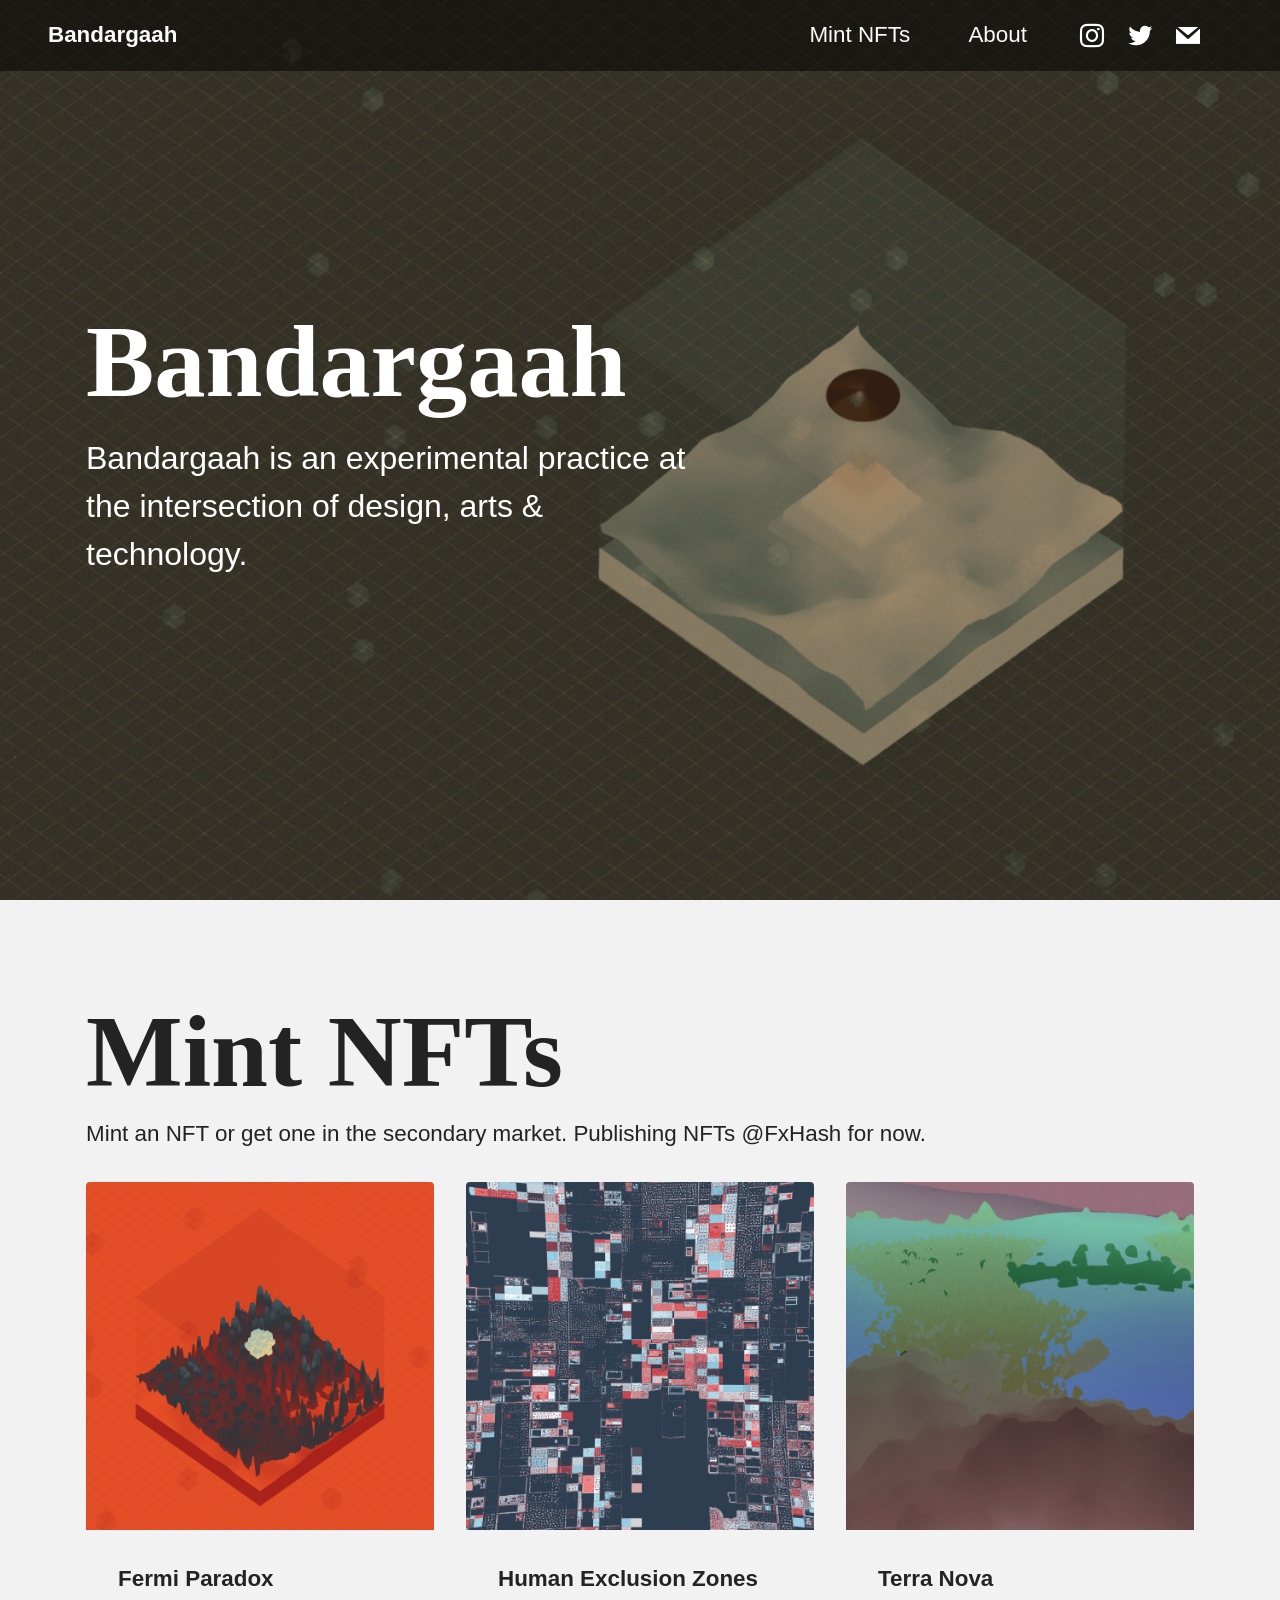
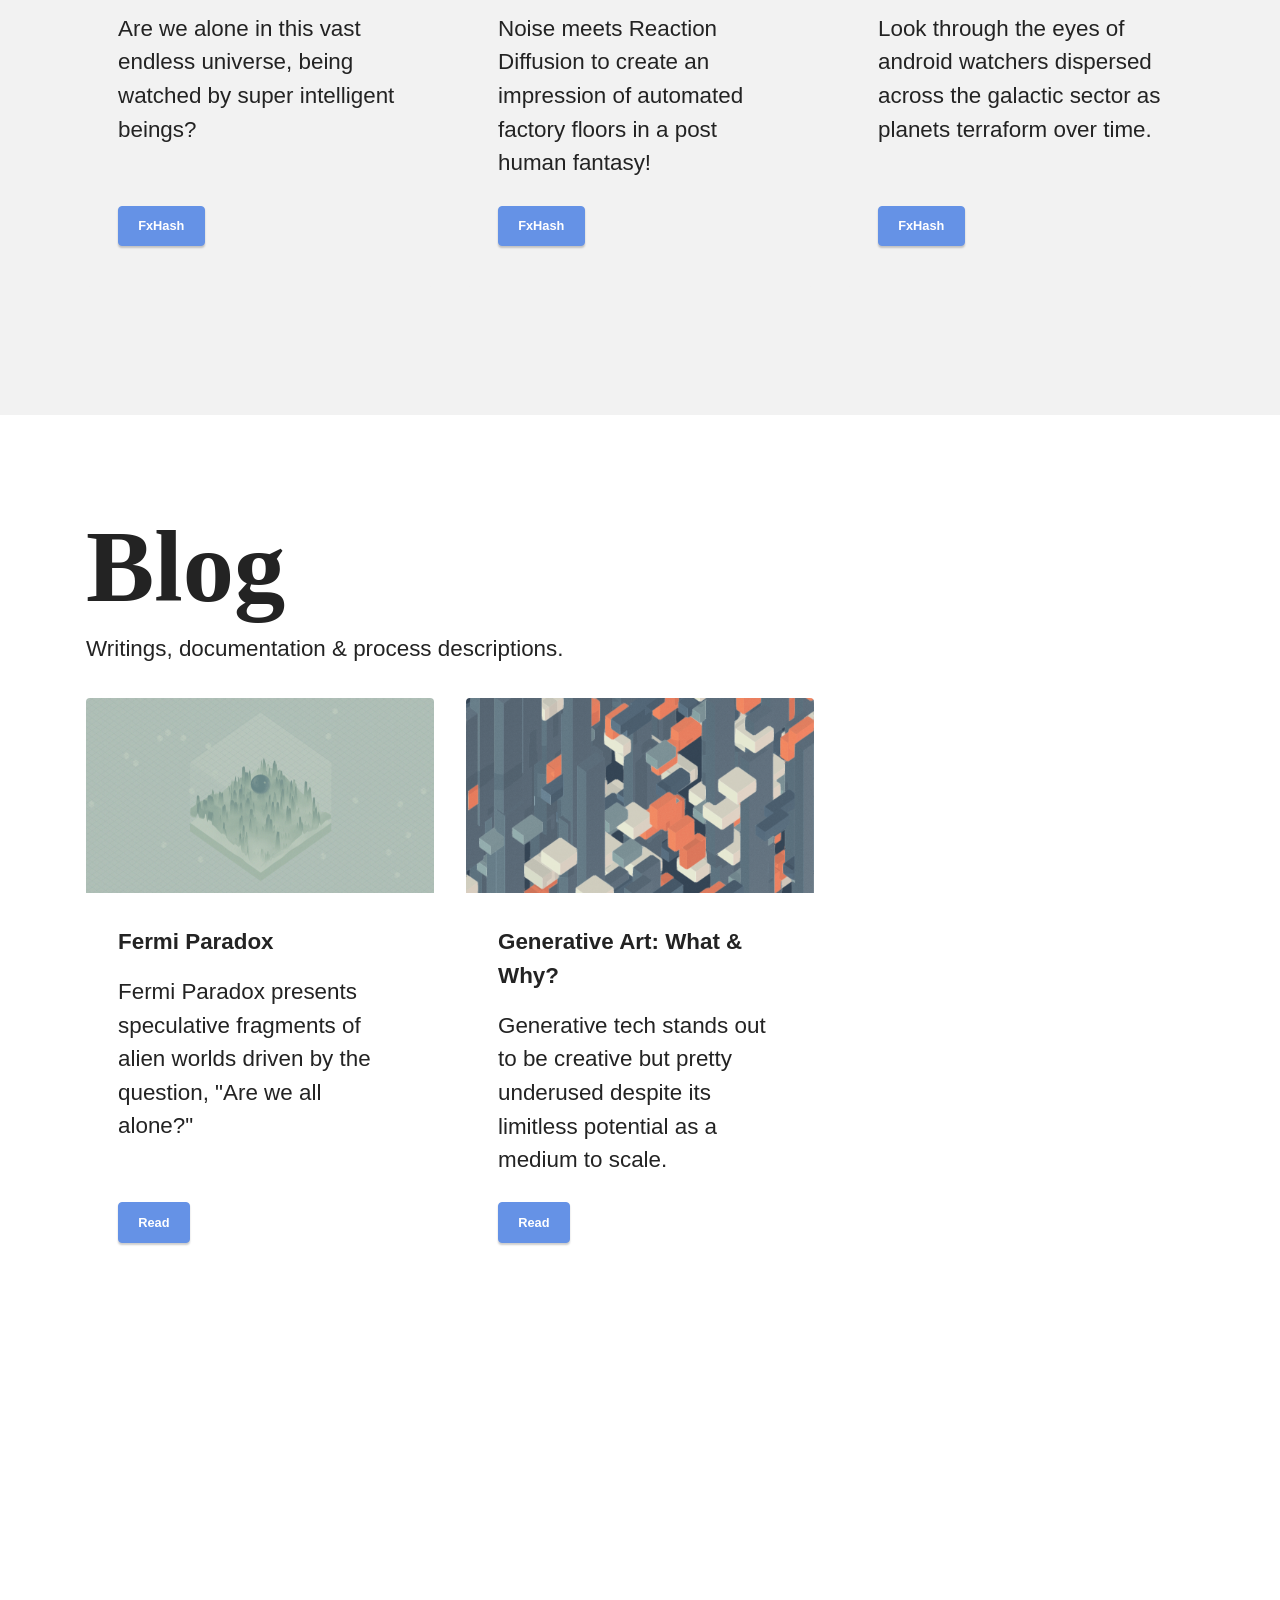
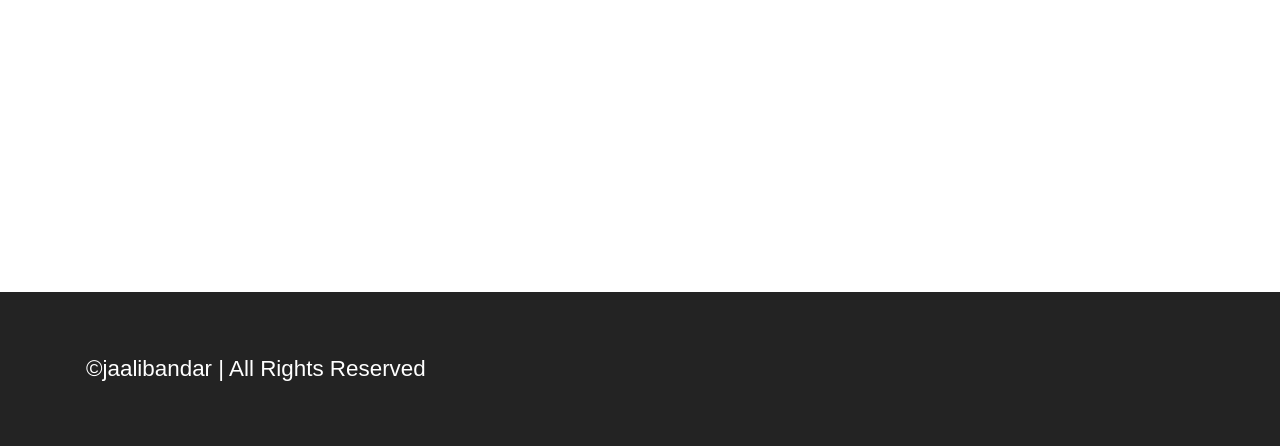
==== commit 74a0dd65: "150722 Added a new page, updated recent info" ====
--- a/index.html
+++ b/index.html
@@ -4,13 +4,13 @@
 
   <meta charset="UTF-8">
   <meta http-equiv="X-UA-Compatible" content="IE=edge">
-
   <meta name="viewport" content="width=device-width, initial-scale=1, minimum-scale=1">
   <link rel="shortcut icon" href="assets/images/icon01.png" type="image/x-icon">
   <meta name="description" content="">
   
   
   <title>Home</title>
+  <link rel="stylesheet" href="assets/web/assets/mobirise-icons2/mobirise2.css">
   <link rel="stylesheet" href="assets/bootstrap/css/bootstrap.min.css">
   <link rel="stylesheet" href="assets/bootstrap/css/bootstrap-grid.min.css">
   <link rel="stylesheet" href="assets/bootstrap/css/bootstrap-reboot.min.css">
@@ -87,7 +87,7 @@
 
     
 
-    <div class="mbr-overlay" style="opacity: 0.6; background-color: rgb(0, 0, 0);"></div>
+    <div class="mbr-overlay" style="opacity: 0.1; background-color: rgb(0, 0, 0);"></div>
 
     <div class="container">
         <div class="row">
@@ -115,40 +115,40 @@
             <div class="item features-image сol-12 col-md-6 col-lg-4">
                 <div class="item-wrapper">
                     <div class="item-img">
-                        <img src="assets/images/i01.png" alt="">
+                        <img src="assets/images/03-816x816.png" alt="">
+                    </div>
+                    <div class="item-content">
+                        <h5 class="item-title mbr-fonts-style display-7"><strong>Fermi Paradox</strong></h5>
+                        
+                        <p class="mbr-text mbr-fonts-style mt-3 display-7">Are we alone in this vast endless universe, being watched by super intelligent beings?</p>
+                    </div>
+                    <div class="mbr-section-btn item-footer mt-2"><a href="https://www.fxhash.xyz/generative/16281" class="btn btn-primary item-btn display-4" target="_blank">FxHash</a></div>
+                </div>
+            </div>
+            <div class="item features-image сol-12 col-md-6 col-lg-4">
+                <div class="item-wrapper">
+                    <div class="item-img">
+                        <img src="assets/images/screenshot-26-816x816.png" alt="">
+                    </div>
+                    <div class="item-content">
+                        <h5 class="item-title mbr-fonts-style display-7"><strong>Human Exclusion Zones</strong></h5>
+                        
+                        <p class="mbr-text mbr-fonts-style mt-3 display-7">Noise meets Reaction Diffusion to create an impression of automated factory floors in a post human fantasy!</p>
+                    </div>
+                    <div class="mbr-section-btn item-footer mt-2"><a href="https://www.fxhash.xyz/generative/15588" class="btn btn-primary item-btn display-4" target="_blank">FxHash</a></div>
+                </div>
+            </div>
+            <div class="item features-image сol-12 col-md-6 col-lg-4">
+                <div class="item-wrapper">
+                    <div class="item-img">
+                        <img src="assets/images/image-1-816x816.png" alt="">
                     </div>
                     <div class="item-content">
                         <h5 class="item-title mbr-fonts-style display-7"><strong>Terra Nova</strong></h5>
                         
-                        <p class="mbr-text mbr-fonts-style mt-3 display-7">Look through the eyes of android watchers dispersed across the galactic sector as planets terraform over time.</p>
-                    </div>
-                    <div class="mbr-section-btn item-footer mt-2"><a href="https://www.fxhash.xyz/generative/12497" class="btn btn-primary item-btn display-4" target="_blank">FxHash</a></div>
-                </div>
-            </div>
-            <div class="item features-image сol-12 col-md-6 col-lg-4">
-                <div class="item-wrapper">
-                    <div class="item-img">
-                        <img src="assets/images/i02.png" alt="">
-                    </div>
-                    <div class="item-content">
-                        <h5 class="item-title mbr-fonts-style display-7"><strong>Vincent Pop</strong></h5>
-                        
-                        <p class="mbr-text mbr-fonts-style mt-3 display-7">Vincent Van Gogh Selfies remixed as pop art. Explore and unleash the crazy inside!&nbsp;</p>
-                    </div>
-                    <div class="mbr-section-btn item-footer mt-2"><a href="https://www.fxhash.xyz/generative/11971" class="btn btn-primary item-btn display-4" target="_blank">FxHash</a></div>
-                </div>
-            </div>
-            <div class="item features-image сol-12 col-md-6 col-lg-4">
-                <div class="item-wrapper">
-                    <div class="item-img">
-                        <img src="assets/images/i03.png" alt="">
-                    </div>
-                    <div class="item-content">
-                        <h5 class="item-title mbr-fonts-style display-7"><strong>Smart Materials | E4071</strong></h5>
-                        
-                        <p class="mbr-text mbr-fonts-style mt-3 display-7">Playful smart materials sourced from an alternate earth E 4071, a barren icy version specializing in cryo-tech.<br></p>
-                    </div>
-                    <div class="mbr-section-btn item-footer mt-2"><a href="https://www.fxhash.xyz/generative/11592" class="btn btn-primary item-btn display-4" target="_blank">FxHash</a></div>
+                        <p class="mbr-text mbr-fonts-style mt-3 display-7">Look through the eyes of android watchers dispersed across the galactic sector as planets terraform over time.<br></p>
+                    </div>
+                    <div class="mbr-section-btn item-footer mt-2"><a href="https://www.fxhash.xyz/marketplace/generative/12497" class="btn btn-primary item-btn display-4" target="_blank">FxHash</a></div>
                 </div>
             </div>
         </div>
@@ -165,30 +165,18 @@
             <h5 class="mbr-section-subtitle mbr-fonts-style align-center mb-0 mt-2 display-7">Writings, documentation &amp; process descriptions.</h5>
         </div>
         <div class="row mt-4">
-            <div class="item features-image сol-12 col-md-6 col-lg-4">
-                <div class="item-wrapper">
-                    <div class="item-img">
-                        <img src="assets/images/j03.png" alt="">
-                    </div>
-                    <div class="item-content">
-                        <h5 class="item-title mbr-fonts-style display-7"><strong>Human Exclusion Zones</strong></h5>
-                        
-                        <p class="mbr-text mbr-fonts-style mt-3 display-7">Human exclusion zones presents a top view of ever changing zones driven by automated machinic and organic processes.</p>
-                    </div>
-                    <div class="mbr-section-btn item-footer mt-2"><a href="https://mobiri.se" class="btn btn-primary item-btn display-4">Coming Soon</a></div>
-                </div>
-            </div>
-            <div class="item features-image сol-12 col-md-6 col-lg-4">
-                <div class="item-wrapper">
-                    <div class="item-img">
-                        <img src="assets/images/j02.png" alt="">
-                    </div>
-                    <div class="item-content">
-                        <h5 class="item-title mbr-fonts-style display-7"><strong>The Power of Noise</strong></h5>
-                        
-                        <p class="mbr-text mbr-fonts-style mt-3 display-7">Procedural noise for images, 3D and audio - how to harness the power of chaos to create meaningful representations.</p>
-                    </div>
-                    <div class="mbr-section-btn item-footer mt-2"><a href="https://mobiri.se" class="btn btn-primary item-btn display-4">Coming Soon</a></div>
+            
+            <div class="item features-image сol-12 col-md-6 col-lg-4 active">
+                <div class="item-wrapper">
+                    <div class="item-img">
+                        <img src="assets/images/fermi-paradox-2-816x429.png" alt="">
+                    </div>
+                    <div class="item-content">
+                        <h5 class="item-title mbr-fonts-style display-7"><strong>Fermi Paradox</strong></h5>
+                        
+                        <p class="mbr-text mbr-fonts-style mt-3 display-7">Fermi Paradox presents speculative fragments of alien worlds driven by the question, "Are we all alone?"</p>
+                    </div>
+                    <div class="mbr-section-btn item-footer mt-2"><a href="fermiparadox.html" class="btn btn-primary item-btn display-4">Read</a></div>
                 </div>
             </div>
             <div class="item features-image сol-12 col-md-6 col-lg-4">
@@ -232,7 +220,7 @@
             </div>
         </div>
     </div>
-</section><section style="display: none !important;background-color: #fff; font-family: -apple-system, BlinkMacSystemFont, 'Segoe UI', 'Roboto', 'Helvetica Neue', Arial, sans-serif; color:#aaa; font-size:12px; padding: 0; align-items: center; display: flex;"><a href="https://mobirise.site/f" style="flex: 1 1; height: 3rem; padding-left: 1rem;"></a><p style="flex: 0 0 auto; margin:0; padding-right:1rem;">Created with Mobirise <a href="https://mobirise.site/j" style="color:#aaa;">web page</a> creator</p></section><script src="assets/bootstrap/js/bootstrap.bundle.min.js"></script>  <script src="assets/parallax/jarallax.js"></script>  <script src="assets/smoothscroll/smooth-scroll.js"></script>  <script src="assets/ytplayer/index.js"></script>  <script src="assets/dropdown/js/navbar-dropdown.js"></script>  <script src="assets/theme/js/script.js"></script>  
+</section><section style="display: none !important;background-color: #fff; font-family: -apple-system, BlinkMacSystemFont, 'Segoe UI', 'Roboto', 'Helvetica Neue', Arial, sans-serif; color:#aaa; font-size:12px; padding: 0; align-items: center; display: flex;"><a href="https://mobirise.site/e" style="flex: 1 1; height: 3rem; padding-left: 1rem;"></a><p style="flex: 0 0 auto; margin:0; padding-right:1rem;"><a href="https://mobirise.site/c" style="color:#aaa;">This</a> web page was created with Mobirise</p></section><script src="assets/bootstrap/js/bootstrap.bundle.min.js"></script>  <script src="assets/parallax/jarallax.js"></script>  <script src="assets/smoothscroll/smooth-scroll.js"></script>  <script src="assets/ytplayer/index.js"></script>  <script src="assets/dropdown/js/navbar-dropdown.js"></script>  <script src="assets/theme/js/script.js"></script>  
   
   
 </body>
--- a/assets/web/assets/mobirise-icons2/mobirise2.css
+++ b/assets/web/assets/mobirise-icons2/mobirise2.css
@@ -0,0 +1,498 @@
+@font-face {
+  font-family: 'Moririse2';
+  font-display: swap;
+  src:  url('mobirise2.eot?f2bix4');
+  src:  url('mobirise2.eot?f2bix4#iefix') format('embedded-opentype'),
+    url('mobirise2.ttf?f2bix4') format('truetype'),
+    url('mobirise2.woff?f2bix4') format('woff'),
+    url('mobirise2.svg?f2bix4#mobirise2') format('svg');
+  font-weight: normal;
+  font-style: normal;
+}
+
+[class^="mobi-"], [class*=" mobi-"] {
+  /* use !important to prevent issues with browser extensions that change fonts */
+  font-family: 'Moririse2' !important;
+  speak: none;
+  font-style: normal;
+  font-weight: normal;
+  font-variant: normal;
+  text-transform: none;
+  line-height: 1;
+
+  /* Better Font Rendering =========== */
+  -webkit-font-smoothing: antialiased;
+  -moz-osx-font-smoothing: grayscale;
+}
+
+.mobi-mbri-add-submenu:before {
+  content: "\e900";
+}
+.mobi-mbri-alert:before {
+  content: "\e901";
+}
+.mobi-mbri-align-center:before {
+  content: "\e902";
+}
+.mobi-mbri-align-justify:before {
+  content: "\e903";
+}
+.mobi-mbri-align-left:before {
+  content: "\e904";
+}
+.mobi-mbri-align-right:before {
+  content: "\e905";
+}
+.mobi-mbri-android:before {
+  content: "\e906";
+}
+.mobi-mbri-apple:before {
+  content: "\e907";
+}
+.mobi-mbri-arrow-down:before {
+  content: "\e908";
+}
+.mobi-mbri-arrow-next:before {
+  content: "\e909";
+}
+.mobi-mbri-arrow-prev:before {
+  content: "\e90a";
+}
+.mobi-mbri-arrow-up:before {
+  content: "\e90b";
+}
+.mobi-mbri-bold:before {
+  content: "\e90c";
+}
+.mobi-mbri-bookmark:before {
+  content: "\e90d";
+}
+.mobi-mbri-bootstrap:before {
+  content: "\e90e";
+}
+.mobi-mbri-briefcase:before {
+  content: "\e90f";
+}
+.mobi-mbri-browse:before {
+  content: "\e910";
+}
+.mobi-mbri-bulleted-list:before {
+  content: "\e911";
+}
+.mobi-mbri-calendar:before {
+  content: "\e912";
+}
+.mobi-mbri-camera:before {
+  content: "\e913";
+}
+.mobi-mbri-cart-add:before {
+  content: "\e914";
+}
+.mobi-mbri-cart-full:before {
+  content: "\e915";
+}
+.mobi-mbri-cash:before {
+  content: "\e916";
+}
+.mobi-mbri-change-style:before {
+  content: "\e917";
+}
+.mobi-mbri-chat:before {
+  content: "\e918";
+}
+.mobi-mbri-clock:before {
+  content: "\e919";
+}
+.mobi-mbri-close:before {
+  content: "\e91a";
+}
+.mobi-mbri-cloud:before {
+  content: "\e91b";
+}
+.mobi-mbri-code:before {
+  content: "\e91c";
+}
+.mobi-mbri-contact-form:before {
+  content: "\e91d";
+}
+.mobi-mbri-credit-card:before {
+  content: "\e91e";
+}
+.mobi-mbri-cursor-click:before {
+  content: "\e91f";
+}
+.mobi-mbri-cust-feedback:before {
+  content: "\e920";
+}
+.mobi-mbri-database:before {
+  content: "\e921";
+}
+.mobi-mbri-delivery:before {
+  content: "\e922";
+}
+.mobi-mbri-desktop:before {
+  content: "\e923";
+}
+.mobi-mbri-devices:before {
+  content: "\e924";
+}
+.mobi-mbri-down:before {
+  content: "\e925";
+}
+.mobi-mbri-download-2:before {
+  content: "\e926";
+}
+.mobi-mbri-download:before {
+  content: "\e927";
+}
+.mobi-mbri-drag-n-drop-2:before {
+  content: "\e928";
+}
+.mobi-mbri-drag-n-drop:before {
+  content: "\e929";
+}
+.mobi-mbri-edit-2:before {
+  content: "\e92a";
+}
+.mobi-mbri-edit:before {
+  content: "\e92b";
+}
+.mobi-mbri-error:before {
+  content: "\e92c";
+}
+.mobi-mbri-extension:before {
+  content: "\e92d";
+}
+.mobi-mbri-features:before {
+  content: "\e92e";
+}
+.mobi-mbri-file:before {
+  content: "\e92f";
+}
+.mobi-mbri-flag:before {
+  content: "\e930";
+}
+.mobi-mbri-folder:before {
+  content: "\e931";
+}
+.mobi-mbri-gift:before {
+  content: "\e932";
+}
+.mobi-mbri-github:before {
+  content: "\e933";
+}
+.mobi-mbri-globe-2:before {
+  content: "\e934";
+}
+.mobi-mbri-globe:before {
+  content: "\e935";
+}
+.mobi-mbri-growing-chart:before {
+  content: "\e936";
+}
+.mobi-mbri-hearth:before {
+  content: "\e937";
+}
+.mobi-mbri-help:before {
+  content: "\e938";
+}
+.mobi-mbri-home:before {
+  content: "\e939";
+}
+.mobi-mbri-hot-cup:before {
+  content: "\e93a";
+}
+.mobi-mbri-idea:before {
+  content: "\e93b";
+}
+.mobi-mbri-image-gallery:before {
+  content: "\e93c";
+}
+.mobi-mbri-image-slider:before {
+  content: "\e93d";
+}
+.mobi-mbri-info:before {
+  content: "\e93e";
+}
+.mobi-mbri-italic:before {
+  content: "\e93f";
+}
+.mobi-mbri-key:before {
+  content: "\e940";
+}
+.mobi-mbri-laptop:before {
+  content: "\e941";
+}
+.mobi-mbri-layers:before {
+  content: "\e942";
+}
+.mobi-mbri-left-right:before {
+  content: "\e943";
+}
+.mobi-mbri-left:before {
+  content: "\e944";
+}
+.mobi-mbri-letter:before {
+  content: "\e945";
+}
+.mobi-mbri-like:before {
+  content: "\e946";
+}
+.mobi-mbri-link:before {
+  content: "\e947";
+}
+.mobi-mbri-lock:before {
+  content: "\e948";
+}
+.mobi-mbri-login:before {
+  content: "\e949";
+}
+.mobi-mbri-logout:before {
+  content: "\e94a";
+}
+.mobi-mbri-magic-stick:before {
+  content: "\e94b";
+}
+.mobi-mbri-map-pin:before {
+  content: "\e94c";
+}
+.mobi-mbri-menu:before {
+  content: "\e94d";
+}
+.mobi-mbri-mobile-2:before {
+  content: "\e94e";
+}
+.mobi-mbri-mobile-horizontal:before {
+  content: "\e94f";
+}
+.mobi-mbri-mobile:before {
+  content: "\e950";
+}
+.mobi-mbri-mobirise:before {
+  content: "\e951";
+}
+.mobi-mbri-more-horizontal:before {
+  content: "\e952";
+}
+.mobi-mbri-more-vertical:before {
+  content: "\e953";
+}
+.mobi-mbri-music:before {
+  content: "\e954";
+}
+.mobi-mbri-new-file:before {
+  content: "\e955";
+}
+.mobi-mbri-numbered-list:before {
+  content: "\e956";
+}
+.mobi-mbri-opened-folder:before {
+  content: "\e957";
+}
+.mobi-mbri-pages:before {
+  content: "\e958";
+}
+.mobi-mbri-paper-plane:before {
+  content: "\e959";
+}
+.mobi-mbri-paperclip:before {
+  content: "\e95a";
+}
+.mobi-mbri-phone:before {
+  content: "\e95b";
+}
+.mobi-mbri-photo:before {
+  content: "\e95c";
+}
+.mobi-mbri-photos:before {
+  content: "\e95d";
+}
+.mobi-mbri-pin:before {
+  content: "\e95e";
+}
+.mobi-mbri-play:before {
+  content: "\e95f";
+}
+.mobi-mbri-plus:before {
+  content: "\e960";
+}
+.mobi-mbri-preview:before {
+  content: "\e961";
+}
+.mobi-mbri-print:before {
+  content: "\e962";
+}
+.mobi-mbri-protect:before {
+  content: "\e963";
+}
+.mobi-mbri-question:before {
+  content: "\e964";
+}
+.mobi-mbri-quote-left:before {
+  content: "\e965";
+}
+.mobi-mbri-quote-right:before {
+  content: "\e966";
+}
+.mobi-mbri-redo:before {
+  content: "\e967";
+}
+.mobi-mbri-refresh:before {
+  content: "\e968";
+}
+.mobi-mbri-responsive-2:before {
+  content: "\e969";
+}
+.mobi-mbri-responsive:before {
+  content: "\e96a";
+}
+.mobi-mbri-right:before {
+  content: "\e96b";
+}
+.mobi-mbri-rocket:before {
+  content: "\e96c";
+}
+.mobi-mbri-sad-face:before {
+  content: "\e96d";
+}
+.mobi-mbri-sale:before {
+  content: "\e96e";
+}
+.mobi-mbri-save:before {
+  content: "\e96f";
+}
+.mobi-mbri-search:before {
+  content: "\e970";
+}
+.mobi-mbri-setting-2:before {
+  content: "\e971";
+}
+.mobi-mbri-setting-3:before {
+  content: "\e972";
+}
+.mobi-mbri-setting:before {
+  content: "\e973";
+}
+.mobi-mbri-share:before {
+  content: "\e974";
+}
+.mobi-mbri-shopping-bag:before {
+  content: "\e975";
+}
+.mobi-mbri-shopping-basket:before {
+  content: "\e976";
+}
+.mobi-mbri-shopping-cart:before {
+  content: "\e977";
+}
+.mobi-mbri-sites:before {
+  content: "\e978";
+}
+.mobi-mbri-smile-face:before {
+  content: "\e979";
+}
+.mobi-mbri-speed:before {
+  content: "\e97a";
+}
+.mobi-mbri-star:before {
+  content: "\e97b";
+}
+.mobi-mbri-success:before {
+  content: "\e97c";
+}
+.mobi-mbri-sun:before {
+  content: "\e97d";
+}
+.mobi-mbri-sun2:before {
+  content: "\e97e";
+}
+.mobi-mbri-tablet-vertical:before {
+  content: "\e97f";
+}
+.mobi-mbri-tablet:before {
+  content: "\e980";
+}
+.mobi-mbri-target:before {
+  content: "\e981";
+}
+.mobi-mbri-timer:before {
+  content: "\e982";
+}
+.mobi-mbri-to-ftp:before {
+  content: "\e983";
+}
+.mobi-mbri-to-local-drive:before {
+  content: "\e984";
+}
+.mobi-mbri-touch-swipe:before {
+  content: "\e985";
+}
+.mobi-mbri-touch:before {
+  content: "\e986";
+}
+.mobi-mbri-trash:before {
+  content: "\e987";
+}
+.mobi-mbri-underline:before {
+  content: "\e988";
+}
+.mobi-mbri-undo:before {
+  content: "\e989";
+}
+.mobi-mbri-unlink:before {
+  content: "\e98a";
+}
+.mobi-mbri-unlock:before {
+  content: "\e98b";
+}
+.mobi-mbri-up-down:before {
+  content: "\e98c";
+}
+.mobi-mbri-up:before {
+  content: "\e98d";
+}
+.mobi-mbri-update:before {
+  content: "\e98e";
+}
+.mobi-mbri-upload-2:before {
+  content: "\e98f";
+}
+.mobi-mbri-upload:before {
+  content: "\e990";
+}
+.mobi-mbri-user-2:before {
+  content: "\e991";
+}
+.mobi-mbri-user:before {
+  content: "\e992";
+}
+.mobi-mbri-users:before {
+  content: "\e993";
+}
+.mobi-mbri-video-play:before {
+  content: "\e994";
+}
+.mobi-mbri-video:before {
+  content: "\e995";
+}
+.mobi-mbri-watch:before {
+  content: "\e996";
+}
+.mobi-mbri-website-theme-2:before {
+  content: "\e997";
+}
+.mobi-mbri-website-theme:before {
+  content: "\e998";
+}
+.mobi-mbri-wifi:before {
+  content: "\e999";
+}
+.mobi-mbri-windows:before {
+  content: "\e99a";
+}
+.mobi-mbri-zoom-in:before {
+  content: "\e99b";
+}
+.mobi-mbri-zoom-out:before {
+  content: "\e99c";
+}
--- a/assets/mobirise/css/mbr-additional.css
+++ b/assets/mobirise/css/mbr-additional.css
@@ -1033,7 +1033,7 @@
   }
 }
 .cid-t7LD3vrwrs {
-  background-image: url("../../../assets/images/bg01-1.png");
+  background-image: url("../../../assets/images/fermi-paradox-4-1920x1009.png");
 }
 .cid-t7LD3vrwrs .mbr-text,
 .cid-t7LD3vrwrs .mbr-section-btn {
@@ -1554,7 +1554,7 @@
   }
 }
 .cid-t7M9YkzT1u {
-  background-image: url("../../../assets/images/bg02.png");
+  background-image: url("../../../assets/images/05-960x960.png");
 }
 .cid-t7M9YkzT1u .mbr-text,
 .cid-t7M9YkzT1u .mbr-section-btn {
@@ -2109,3 +2109,465 @@
 .cid-t7Nd5avWEf .media-container-row .mbr-text {
   text-align: left;
 }
+.cid-tbEhazWsfo .navbar-dropdown {
+  position: relative !important;
+}
+.cid-tbEhazWsfo .navbar-dropdown {
+  position: absolute !important;
+}
+.cid-tbEhazWsfo .dropdown-item:before {
+  font-family: Moririse2 !important;
+  content: "\e966";
+  display: inline-block;
+  width: 0;
+  position: absolute;
+  left: 1rem;
+  top: 0.5rem;
+  margin-right: 0.5rem;
+  line-height: 1;
+  font-size: inherit;
+  vertical-align: middle;
+  text-align: center;
+  overflow: hidden;
+  transform: scale(0, 1);
+  transition: all 0.25s ease-in-out;
+}
+.cid-tbEhazWsfo .dropdown-menu {
+  padding: 0;
+  border-radius: 4px;
+  box-shadow: 0 1px 3px 0 rgba(0, 0, 0, 0.1);
+}
+.cid-tbEhazWsfo .dropdown-item {
+  border-bottom: 1px solid #e6e6e6;
+}
+.cid-tbEhazWsfo .dropdown-item:hover,
+.cid-tbEhazWsfo .dropdown-item:focus {
+  background: #6592e6 !important;
+  color: white !important;
+}
+.cid-tbEhazWsfo .dropdown-item:hover span {
+  color: white;
+}
+.cid-tbEhazWsfo .dropdown-item:first-child {
+  border-top-left-radius: 4px;
+  border-top-right-radius: 4px;
+}
+.cid-tbEhazWsfo .dropdown-item:last-child {
+  border-bottom: none;
+  border-bottom-left-radius: 4px;
+  border-bottom-right-radius: 4px;
+}
+.cid-tbEhazWsfo .nav-dropdown .link {
+  padding: 0 0.3em !important;
+  margin: 0.667em 1em !important;
+}
+.cid-tbEhazWsfo .nav-dropdown .link.dropdown-toggle::after {
+  margin-left: 0.5rem;
+  margin-top: 0.2rem;
+}
+.cid-tbEhazWsfo .nav-link {
+  position: relative;
+}
+.cid-tbEhazWsfo .container {
+  display: flex;
+  margin: auto;
+}
+@media (min-width: 992px) {
+  .cid-tbEhazWsfo .container {
+    flex-wrap: nowrap;
+  }
+}
+.cid-tbEhazWsfo .iconfont-wrapper {
+  color: #000000 !important;
+  font-size: 1.5rem;
+  padding-right: 0.5rem;
+}
+.cid-tbEhazWsfo .dropdown-menu,
+.cid-tbEhazWsfo .navbar.opened {
+  background: #000000 !important;
+}
+.cid-tbEhazWsfo .nav-item:focus,
+.cid-tbEhazWsfo .nav-link:focus {
+  outline: none;
+}
+.cid-tbEhazWsfo .dropdown .dropdown-menu .dropdown-item {
+  width: auto;
+  transition: all 0.25s ease-in-out;
+}
+.cid-tbEhazWsfo .dropdown .dropdown-menu .dropdown-item::after {
+  right: 0.5rem;
+}
+.cid-tbEhazWsfo .dropdown .dropdown-menu .dropdown-item .mbr-iconfont {
+  margin-right: 0.5rem;
+  vertical-align: sub;
+}
+.cid-tbEhazWsfo .dropdown .dropdown-menu .dropdown-item .mbr-iconfont:before {
+  display: inline-block;
+  transform: scale(1, 1);
+  transition: all 0.25s ease-in-out;
+}
+.cid-tbEhazWsfo .collapsed .dropdown-menu .dropdown-item:before {
+  display: none;
+}
+.cid-tbEhazWsfo .collapsed .dropdown .dropdown-menu .dropdown-item {
+  padding: 0.235em 1.5em 0.235em 1.5em !important;
+  transition: none;
+  margin: 0 !important;
+}
+.cid-tbEhazWsfo .navbar {
+  min-height: 70px;
+  transition: all 0.3s;
+  border-bottom: 1px solid transparent;
+  background: rgba(0, 0, 0, 0.5);
+}
+.cid-tbEhazWsfo .navbar.opened {
+  transition: all 0.3s;
+}
+.cid-tbEhazWsfo .navbar .dropdown-item {
+  padding: 0.5rem 1.8rem;
+}
+.cid-tbEhazWsfo .navbar .navbar-logo img {
+  width: auto;
+}
+.cid-tbEhazWsfo .navbar .navbar-collapse {
+  justify-content: flex-end;
+  z-index: 1;
+}
+.cid-tbEhazWsfo .navbar.collapsed {
+  justify-content: center;
+}
+.cid-tbEhazWsfo .navbar.collapsed .nav-item .nav-link::before {
+  display: none;
+}
+.cid-tbEhazWsfo .navbar.collapsed.opened .dropdown-menu {
+  top: 0;
+}
+.cid-tbEhazWsfo .navbar.collapsed .dropdown-menu .dropdown-submenu {
+  left: 0 !important;
+}
+.cid-tbEhazWsfo .navbar.collapsed .dropdown-menu .dropdown-item:after {
+  right: auto;
+}
+.cid-tbEhazWsfo .navbar.collapsed .dropdown-menu .dropdown-toggle[data-toggle="dropdown-submenu"]:after {
+  margin-left: 0.5rem;
+  margin-top: 0.2rem;
+  border-top: 0.35em solid;
+  border-right: 0.35em solid transparent;
+  border-left: 0.35em solid transparent;
+  border-bottom: 0;
+  top: 41%;
+}
+.cid-tbEhazWsfo .navbar.collapsed ul.navbar-nav li {
+  margin: auto;
+}
+.cid-tbEhazWsfo .navbar.collapsed .dropdown-menu .dropdown-item {
+  padding: 0.25rem 1.5rem;
+  text-align: center;
+}
+.cid-tbEhazWsfo .navbar.collapsed .icons-menu {
+  padding-left: 0;
+  padding-right: 0;
+  padding-top: 0.5rem;
+  padding-bottom: 0.5rem;
+}
+@media (max-width: 991px) {
+  .cid-tbEhazWsfo .navbar .nav-item .nav-link::before {
+    display: none;
+  }
+  .cid-tbEhazWsfo .navbar.opened .dropdown-menu {
+    top: 0;
+  }
+  .cid-tbEhazWsfo .navbar .dropdown-menu .dropdown-submenu {
+    left: 0 !important;
+  }
+  .cid-tbEhazWsfo .navbar .dropdown-menu .dropdown-item:after {
+    right: auto;
+  }
+  .cid-tbEhazWsfo .navbar .dropdown-menu .dropdown-toggle[data-toggle="dropdown-submenu"]:after {
+    margin-left: 0.5rem;
+    margin-top: 0.2rem;
+    border-top: 0.35em solid;
+    border-right: 0.35em solid transparent;
+    border-left: 0.35em solid transparent;
+    border-bottom: 0;
+    top: 40%;
+  }
+  .cid-tbEhazWsfo .navbar .navbar-logo img {
+    height: 3rem !important;
+  }
+  .cid-tbEhazWsfo .navbar ul.navbar-nav li {
+    margin: auto;
+  }
+  .cid-tbEhazWsfo .navbar .dropdown-menu .dropdown-item {
+    padding: 0.25rem 1.5rem !important;
+    text-align: center;
+  }
+  .cid-tbEhazWsfo .navbar .navbar-brand {
+    flex-shrink: initial;
+    flex-basis: auto;
+    word-break: break-word;
+    padding-right: 2rem;
+  }
+  .cid-tbEhazWsfo .navbar .navbar-toggler {
+    flex-basis: auto;
+  }
+  .cid-tbEhazWsfo .navbar .icons-menu {
+    padding-left: 0;
+    padding-top: 0.5rem;
+    padding-bottom: 0.5rem;
+  }
+}
+.cid-tbEhazWsfo .navbar.navbar-short {
+  min-height: 60px;
+}
+.cid-tbEhazWsfo .navbar.navbar-short .navbar-logo img {
+  height: 2.5rem !important;
+}
+.cid-tbEhazWsfo .navbar.navbar-short .navbar-brand {
+  min-height: 60px;
+  padding: 0;
+}
+.cid-tbEhazWsfo .navbar-brand {
+  min-height: 70px;
+  flex-shrink: 0;
+  align-items: center;
+  margin-right: 0;
+  padding: 10px 0;
+  transition: all 0.3s;
+  word-break: break-word;
+  z-index: 1;
+}
+.cid-tbEhazWsfo .navbar-brand .navbar-caption {
+  line-height: inherit !important;
+}
+.cid-tbEhazWsfo .navbar-brand .navbar-logo a {
+  outline: none;
+}
+.cid-tbEhazWsfo .dropdown-item.active,
+.cid-tbEhazWsfo .dropdown-item:active {
+  background-color: transparent;
+}
+.cid-tbEhazWsfo .navbar-expand-lg .navbar-nav .nav-link {
+  padding: 0;
+}
+.cid-tbEhazWsfo .nav-dropdown .link.dropdown-toggle {
+  margin-right: 1.667em;
+}
+.cid-tbEhazWsfo .nav-dropdown .link.dropdown-toggle[aria-expanded="true"] {
+  margin-right: 0;
+  padding: 0.667em 1.667em;
+}
+.cid-tbEhazWsfo .navbar.navbar-expand-lg .dropdown .dropdown-menu {
+  background: #000000;
+}
+.cid-tbEhazWsfo .navbar.navbar-expand-lg .dropdown .dropdown-menu .dropdown-submenu {
+  margin: 0;
+  left: 100%;
+}
+.cid-tbEhazWsfo .navbar .dropdown.open > .dropdown-menu {
+  display: block;
+}
+.cid-tbEhazWsfo ul.navbar-nav {
+  flex-wrap: wrap;
+}
+.cid-tbEhazWsfo .navbar-buttons {
+  text-align: center;
+  min-width: 170px;
+}
+.cid-tbEhazWsfo button.navbar-toggler {
+  outline: none;
+  width: 31px;
+  height: 20px;
+  cursor: pointer;
+  transition: all 0.2s;
+  position: relative;
+  align-self: center;
+}
+.cid-tbEhazWsfo button.navbar-toggler .hamburger span {
+  position: absolute;
+  right: 0;
+  width: 30px;
+  height: 2px;
+  border-right: 5px;
+  background-color: #ffffff;
+}
+.cid-tbEhazWsfo button.navbar-toggler .hamburger span:nth-child(1) {
+  top: 0;
+  transition: all 0.2s;
+}
+.cid-tbEhazWsfo button.navbar-toggler .hamburger span:nth-child(2) {
+  top: 8px;
+  transition: all 0.15s;
+}
+.cid-tbEhazWsfo button.navbar-toggler .hamburger span:nth-child(3) {
+  top: 8px;
+  transition: all 0.15s;
+}
+.cid-tbEhazWsfo button.navbar-toggler .hamburger span:nth-child(4) {
+  top: 16px;
+  transition: all 0.2s;
+}
+.cid-tbEhazWsfo nav.opened .hamburger span:nth-child(1) {
+  top: 8px;
+  width: 0;
+  opacity: 0;
+  right: 50%;
+  transition: all 0.2s;
+}
+.cid-tbEhazWsfo nav.opened .hamburger span:nth-child(2) {
+  transform: rotate(45deg);
+  transition: all 0.25s;
+}
+.cid-tbEhazWsfo nav.opened .hamburger span:nth-child(3) {
+  transform: rotate(-45deg);
+  transition: all 0.25s;
+}
+.cid-tbEhazWsfo nav.opened .hamburger span:nth-child(4) {
+  top: 8px;
+  width: 0;
+  opacity: 0;
+  right: 50%;
+  transition: all 0.2s;
+}
+.cid-tbEhazWsfo .navbar-dropdown {
+  padding: 0 1rem;
+}
+.cid-tbEhazWsfo a.nav-link {
+  display: flex;
+  align-items: center;
+  justify-content: center;
+}
+.cid-tbEhazWsfo .icons-menu {
+  flex-wrap: nowrap;
+  display: flex;
+  justify-content: center;
+  padding-left: 1rem;
+  padding-right: 1rem;
+  padding-top: 0.3rem;
+  text-align: center;
+}
+@media screen and (-ms-high-contrast: active), (-ms-high-contrast: none) {
+  .cid-tbEhazWsfo .navbar {
+    height: 70px;
+  }
+  .cid-tbEhazWsfo .navbar.opened {
+    height: auto;
+  }
+  .cid-tbEhazWsfo .nav-item .nav-link:hover::before {
+    width: 175%;
+    max-width: calc(100% + 2rem);
+    left: -1rem;
+  }
+}
+.cid-tbEhaAlPJ0 {
+  background-image: url("../../../assets/images/fermi-paradox-2-1920x1009.png");
+}
+.cid-tbEhaAlPJ0 .mbr-text,
+.cid-tbEhaAlPJ0 .mbr-section-btn {
+  color: #ffffff;
+}
+.cid-tbEhaAlPJ0 .mbr-section-title {
+  color: #ffffff;
+}
+.cid-tbEhaAzHcW {
+  padding-top: 8rem;
+  padding-bottom: 2rem;
+  background-color: #ffffff;
+}
+.cid-tbEhaAJ5ib {
+  padding-top: 6rem;
+  padding-bottom: 6rem;
+  background-color: #ffffff;
+}
+.cid-tbEJcCUP1L {
+  padding-top: 6rem;
+  padding-bottom: 6rem;
+  background-color: #ffffff;
+}
+@media (max-width: 991px) {
+  .cid-tbEJcCUP1L .image-wrapper {
+    margin-bottom: 1rem;
+  }
+}
+.cid-tbEJcCUP1L .row {
+  flex-direction: row-reverse;
+}
+.cid-tbEJcCUP1L img {
+  width: 100%;
+}
+.cid-tbEhaATDMW {
+  padding-top: 2rem;
+  padding-bottom: 8rem;
+  background-color: #ffffff;
+}
+.cid-tbESbwjRMY {
+  padding-top: 0rem;
+  padding-bottom: 2rem;
+  background-color: #ffffff;
+}
+@media (max-width: 991px) {
+  .cid-tbESbwjRMY .image-wrapper {
+    margin-bottom: 1rem;
+  }
+}
+.cid-tbESbwjRMY .row {
+  flex-direction: row-reverse;
+}
+.cid-tbESbwjRMY img {
+  width: 100%;
+}
+.cid-tbEStbmTJ1 {
+  padding-top: 0rem;
+  padding-bottom: 10rem;
+  background-color: #ffffff;
+}
+@media (max-width: 991px) {
+  .cid-tbEStbmTJ1 .image-wrapper {
+    margin-bottom: 1rem;
+  }
+}
+.cid-tbEStbmTJ1 .row {
+  flex-direction: row-reverse;
+}
+.cid-tbEStbmTJ1 img {
+  width: 100%;
+}
+.cid-tbEhaB7TNU {
+  padding-top: 0rem;
+  padding-bottom: 0rem;
+  background: #ffffff;
+}
+.cid-tbEhaB7TNU .google-map {
+  height: 30rem;
+  position: relative;
+}
+.cid-tbEhaB7TNU .google-map iframe {
+  height: 100%;
+  width: 100%;
+}
+.cid-tbEhaB7TNU .google-map [data-state-details] {
+  color: #6b6763;
+  height: 1.5em;
+  margin-top: -0.75em;
+  padding-left: 1.25rem;
+  padding-right: 1.25rem;
+  position: absolute;
+  text-align: center;
+  top: 50%;
+  width: 100%;
+}
+.cid-tbEhaB7TNU .google-map[data-state] {
+  background: #e9e5dc;
+}
+.cid-tbEhaB7TNU .google-map[data-state="loading"] [data-state-details] {
+  display: none;
+}
+.cid-tbEhaBnbvq {
+  padding-top: 60px;
+  padding-bottom: 60px;
+  background-color: #232323;
+  overflow: hidden;
+}
+.cid-tbEhaBnbvq .media-container-row .mbr-text {
+  text-align: left;
+}
--- a/assets/mobirise/css/mbr-additional.css
+++ b/assets/mobirise/css/mbr-additional.css
@@ -1033,7 +1033,7 @@
   }
 }
 .cid-t7LD3vrwrs {
-  background-image: url("../../../assets/images/bg01-1.png");
+  background-image: url("../../../assets/images/fermi-paradox-4-1920x1009.png");
 }
 .cid-t7LD3vrwrs .mbr-text,
 .cid-t7LD3vrwrs .mbr-section-btn {
@@ -1554,7 +1554,7 @@
   }
 }
 .cid-t7M9YkzT1u {
-  background-image: url("../../../assets/images/bg02.png");
+  background-image: url("../../../assets/images/05-960x960.png");
 }
 .cid-t7M9YkzT1u .mbr-text,
 .cid-t7M9YkzT1u .mbr-section-btn {
@@ -2109,3 +2109,465 @@
 .cid-t7Nd5avWEf .media-container-row .mbr-text {
   text-align: left;
 }
+.cid-tbEhazWsfo .navbar-dropdown {
+  position: relative !important;
+}
+.cid-tbEhazWsfo .navbar-dropdown {
+  position: absolute !important;
+}
+.cid-tbEhazWsfo .dropdown-item:before {
+  font-family: Moririse2 !important;
+  content: "\e966";
+  display: inline-block;
+  width: 0;
+  position: absolute;
+  left: 1rem;
+  top: 0.5rem;
+  margin-right: 0.5rem;
+  line-height: 1;
+  font-size: inherit;
+  vertical-align: middle;
+  text-align: center;
+  overflow: hidden;
+  transform: scale(0, 1);
+  transition: all 0.25s ease-in-out;
+}
+.cid-tbEhazWsfo .dropdown-menu {
+  padding: 0;
+  border-radius: 4px;
+  box-shadow: 0 1px 3px 0 rgba(0, 0, 0, 0.1);
+}
+.cid-tbEhazWsfo .dropdown-item {
+  border-bottom: 1px solid #e6e6e6;
+}
+.cid-tbEhazWsfo .dropdown-item:hover,
+.cid-tbEhazWsfo .dropdown-item:focus {
+  background: #6592e6 !important;
+  color: white !important;
+}
+.cid-tbEhazWsfo .dropdown-item:hover span {
+  color: white;
+}
+.cid-tbEhazWsfo .dropdown-item:first-child {
+  border-top-left-radius: 4px;
+  border-top-right-radius: 4px;
+}
+.cid-tbEhazWsfo .dropdown-item:last-child {
+  border-bottom: none;
+  border-bottom-left-radius: 4px;
+  border-bottom-right-radius: 4px;
+}
+.cid-tbEhazWsfo .nav-dropdown .link {
+  padding: 0 0.3em !important;
+  margin: 0.667em 1em !important;
+}
+.cid-tbEhazWsfo .nav-dropdown .link.dropdown-toggle::after {
+  margin-left: 0.5rem;
+  margin-top: 0.2rem;
+}
+.cid-tbEhazWsfo .nav-link {
+  position: relative;
+}
+.cid-tbEhazWsfo .container {
+  display: flex;
+  margin: auto;
+}
+@media (min-width: 992px) {
+  .cid-tbEhazWsfo .container {
+    flex-wrap: nowrap;
+  }
+}
+.cid-tbEhazWsfo .iconfont-wrapper {
+  color: #000000 !important;
+  font-size: 1.5rem;
+  padding-right: 0.5rem;
+}
+.cid-tbEhazWsfo .dropdown-menu,
+.cid-tbEhazWsfo .navbar.opened {
+  background: #000000 !important;
+}
+.cid-tbEhazWsfo .nav-item:focus,
+.cid-tbEhazWsfo .nav-link:focus {
+  outline: none;
+}
+.cid-tbEhazWsfo .dropdown .dropdown-menu .dropdown-item {
+  width: auto;
+  transition: all 0.25s ease-in-out;
+}
+.cid-tbEhazWsfo .dropdown .dropdown-menu .dropdown-item::after {
+  right: 0.5rem;
+}
+.cid-tbEhazWsfo .dropdown .dropdown-menu .dropdown-item .mbr-iconfont {
+  margin-right: 0.5rem;
+  vertical-align: sub;
+}
+.cid-tbEhazWsfo .dropdown .dropdown-menu .dropdown-item .mbr-iconfont:before {
+  display: inline-block;
+  transform: scale(1, 1);
+  transition: all 0.25s ease-in-out;
+}
+.cid-tbEhazWsfo .collapsed .dropdown-menu .dropdown-item:before {
+  display: none;
+}
+.cid-tbEhazWsfo .collapsed .dropdown .dropdown-menu .dropdown-item {
+  padding: 0.235em 1.5em 0.235em 1.5em !important;
+  transition: none;
+  margin: 0 !important;
+}
+.cid-tbEhazWsfo .navbar {
+  min-height: 70px;
+  transition: all 0.3s;
+  border-bottom: 1px solid transparent;
+  background: rgba(0, 0, 0, 0.5);
+}
+.cid-tbEhazWsfo .navbar.opened {
+  transition: all 0.3s;
+}
+.cid-tbEhazWsfo .navbar .dropdown-item {
+  padding: 0.5rem 1.8rem;
+}
+.cid-tbEhazWsfo .navbar .navbar-logo img {
+  width: auto;
+}
+.cid-tbEhazWsfo .navbar .navbar-collapse {
+  justify-content: flex-end;
+  z-index: 1;
+}
+.cid-tbEhazWsfo .navbar.collapsed {
+  justify-content: center;
+}
+.cid-tbEhazWsfo .navbar.collapsed .nav-item .nav-link::before {
+  display: none;
+}
+.cid-tbEhazWsfo .navbar.collapsed.opened .dropdown-menu {
+  top: 0;
+}
+.cid-tbEhazWsfo .navbar.collapsed .dropdown-menu .dropdown-submenu {
+  left: 0 !important;
+}
+.cid-tbEhazWsfo .navbar.collapsed .dropdown-menu .dropdown-item:after {
+  right: auto;
+}
+.cid-tbEhazWsfo .navbar.collapsed .dropdown-menu .dropdown-toggle[data-toggle="dropdown-submenu"]:after {
+  margin-left: 0.5rem;
+  margin-top: 0.2rem;
+  border-top: 0.35em solid;
+  border-right: 0.35em solid transparent;
+  border-left: 0.35em solid transparent;
+  border-bottom: 0;
+  top: 41%;
+}
+.cid-tbEhazWsfo .navbar.collapsed ul.navbar-nav li {
+  margin: auto;
+}
+.cid-tbEhazWsfo .navbar.collapsed .dropdown-menu .dropdown-item {
+  padding: 0.25rem 1.5rem;
+  text-align: center;
+}
+.cid-tbEhazWsfo .navbar.collapsed .icons-menu {
+  padding-left: 0;
+  padding-right: 0;
+  padding-top: 0.5rem;
+  padding-bottom: 0.5rem;
+}
+@media (max-width: 991px) {
+  .cid-tbEhazWsfo .navbar .nav-item .nav-link::before {
+    display: none;
+  }
+  .cid-tbEhazWsfo .navbar.opened .dropdown-menu {
+    top: 0;
+  }
+  .cid-tbEhazWsfo .navbar .dropdown-menu .dropdown-submenu {
+    left: 0 !important;
+  }
+  .cid-tbEhazWsfo .navbar .dropdown-menu .dropdown-item:after {
+    right: auto;
+  }
+  .cid-tbEhazWsfo .navbar .dropdown-menu .dropdown-toggle[data-toggle="dropdown-submenu"]:after {
+    margin-left: 0.5rem;
+    margin-top: 0.2rem;
+    border-top: 0.35em solid;
+    border-right: 0.35em solid transparent;
+    border-left: 0.35em solid transparent;
+    border-bottom: 0;
+    top: 40%;
+  }
+  .cid-tbEhazWsfo .navbar .navbar-logo img {
+    height: 3rem !important;
+  }
+  .cid-tbEhazWsfo .navbar ul.navbar-nav li {
+    margin: auto;
+  }
+  .cid-tbEhazWsfo .navbar .dropdown-menu .dropdown-item {
+    padding: 0.25rem 1.5rem !important;
+    text-align: center;
+  }
+  .cid-tbEhazWsfo .navbar .navbar-brand {
+    flex-shrink: initial;
+    flex-basis: auto;
+    word-break: break-word;
+    padding-right: 2rem;
+  }
+  .cid-tbEhazWsfo .navbar .navbar-toggler {
+    flex-basis: auto;
+  }
+  .cid-tbEhazWsfo .navbar .icons-menu {
+    padding-left: 0;
+    padding-top: 0.5rem;
+    padding-bottom: 0.5rem;
+  }
+}
+.cid-tbEhazWsfo .navbar.navbar-short {
+  min-height: 60px;
+}
+.cid-tbEhazWsfo .navbar.navbar-short .navbar-logo img {
+  height: 2.5rem !important;
+}
+.cid-tbEhazWsfo .navbar.navbar-short .navbar-brand {
+  min-height: 60px;
+  padding: 0;
+}
+.cid-tbEhazWsfo .navbar-brand {
+  min-height: 70px;
+  flex-shrink: 0;
+  align-items: center;
+  margin-right: 0;
+  padding: 10px 0;
+  transition: all 0.3s;
+  word-break: break-word;
+  z-index: 1;
+}
+.cid-tbEhazWsfo .navbar-brand .navbar-caption {
+  line-height: inherit !important;
+}
+.cid-tbEhazWsfo .navbar-brand .navbar-logo a {
+  outline: none;
+}
+.cid-tbEhazWsfo .dropdown-item.active,
+.cid-tbEhazWsfo .dropdown-item:active {
+  background-color: transparent;
+}
+.cid-tbEhazWsfo .navbar-expand-lg .navbar-nav .nav-link {
+  padding: 0;
+}
+.cid-tbEhazWsfo .nav-dropdown .link.dropdown-toggle {
+  margin-right: 1.667em;
+}
+.cid-tbEhazWsfo .nav-dropdown .link.dropdown-toggle[aria-expanded="true"] {
+  margin-right: 0;
+  padding: 0.667em 1.667em;
+}
+.cid-tbEhazWsfo .navbar.navbar-expand-lg .dropdown .dropdown-menu {
+  background: #000000;
+}
+.cid-tbEhazWsfo .navbar.navbar-expand-lg .dropdown .dropdown-menu .dropdown-submenu {
+  margin: 0;
+  left: 100%;
+}
+.cid-tbEhazWsfo .navbar .dropdown.open > .dropdown-menu {
+  display: block;
+}
+.cid-tbEhazWsfo ul.navbar-nav {
+  flex-wrap: wrap;
+}
+.cid-tbEhazWsfo .navbar-buttons {
+  text-align: center;
+  min-width: 170px;
+}
+.cid-tbEhazWsfo button.navbar-toggler {
+  outline: none;
+  width: 31px;
+  height: 20px;
+  cursor: pointer;
+  transition: all 0.2s;
+  position: relative;
+  align-self: center;
+}
+.cid-tbEhazWsfo button.navbar-toggler .hamburger span {
+  position: absolute;
+  right: 0;
+  width: 30px;
+  height: 2px;
+  border-right: 5px;
+  background-color: #ffffff;
+}
+.cid-tbEhazWsfo button.navbar-toggler .hamburger span:nth-child(1) {
+  top: 0;
+  transition: all 0.2s;
+}
+.cid-tbEhazWsfo button.navbar-toggler .hamburger span:nth-child(2) {
+  top: 8px;
+  transition: all 0.15s;
+}
+.cid-tbEhazWsfo button.navbar-toggler .hamburger span:nth-child(3) {
+  top: 8px;
+  transition: all 0.15s;
+}
+.cid-tbEhazWsfo button.navbar-toggler .hamburger span:nth-child(4) {
+  top: 16px;
+  transition: all 0.2s;
+}
+.cid-tbEhazWsfo nav.opened .hamburger span:nth-child(1) {
+  top: 8px;
+  width: 0;
+  opacity: 0;
+  right: 50%;
+  transition: all 0.2s;
+}
+.cid-tbEhazWsfo nav.opened .hamburger span:nth-child(2) {
+  transform: rotate(45deg);
+  transition: all 0.25s;
+}
+.cid-tbEhazWsfo nav.opened .hamburger span:nth-child(3) {
+  transform: rotate(-45deg);
+  transition: all 0.25s;
+}
+.cid-tbEhazWsfo nav.opened .hamburger span:nth-child(4) {
+  top: 8px;
+  width: 0;
+  opacity: 0;
+  right: 50%;
+  transition: all 0.2s;
+}
+.cid-tbEhazWsfo .navbar-dropdown {
+  padding: 0 1rem;
+}
+.cid-tbEhazWsfo a.nav-link {
+  display: flex;
+  align-items: center;
+  justify-content: center;
+}
+.cid-tbEhazWsfo .icons-menu {
+  flex-wrap: nowrap;
+  display: flex;
+  justify-content: center;
+  padding-left: 1rem;
+  padding-right: 1rem;
+  padding-top: 0.3rem;
+  text-align: center;
+}
+@media screen and (-ms-high-contrast: active), (-ms-high-contrast: none) {
+  .cid-tbEhazWsfo .navbar {
+    height: 70px;
+  }
+  .cid-tbEhazWsfo .navbar.opened {
+    height: auto;
+  }
+  .cid-tbEhazWsfo .nav-item .nav-link:hover::before {
+    width: 175%;
+    max-width: calc(100% + 2rem);
+    left: -1rem;
+  }
+}
+.cid-tbEhaAlPJ0 {
+  background-image: url("../../../assets/images/fermi-paradox-2-1920x1009.png");
+}
+.cid-tbEhaAlPJ0 .mbr-text,
+.cid-tbEhaAlPJ0 .mbr-section-btn {
+  color: #ffffff;
+}
+.cid-tbEhaAlPJ0 .mbr-section-title {
+  color: #ffffff;
+}
+.cid-tbEhaAzHcW {
+  padding-top: 8rem;
+  padding-bottom: 2rem;
+  background-color: #ffffff;
+}
+.cid-tbEhaAJ5ib {
+  padding-top: 6rem;
+  padding-bottom: 6rem;
+  background-color: #ffffff;
+}
+.cid-tbEJcCUP1L {
+  padding-top: 6rem;
+  padding-bottom: 6rem;
+  background-color: #ffffff;
+}
+@media (max-width: 991px) {
+  .cid-tbEJcCUP1L .image-wrapper {
+    margin-bottom: 1rem;
+  }
+}
+.cid-tbEJcCUP1L .row {
+  flex-direction: row-reverse;
+}
+.cid-tbEJcCUP1L img {
+  width: 100%;
+}
+.cid-tbEhaATDMW {
+  padding-top: 2rem;
+  padding-bottom: 8rem;
+  background-color: #ffffff;
+}
+.cid-tbESbwjRMY {
+  padding-top: 0rem;
+  padding-bottom: 2rem;
+  background-color: #ffffff;
+}
+@media (max-width: 991px) {
+  .cid-tbESbwjRMY .image-wrapper {
+    margin-bottom: 1rem;
+  }
+}
+.cid-tbESbwjRMY .row {
+  flex-direction: row-reverse;
+}
+.cid-tbESbwjRMY img {
+  width: 100%;
+}
+.cid-tbEStbmTJ1 {
+  padding-top: 0rem;
+  padding-bottom: 10rem;
+  background-color: #ffffff;
+}
+@media (max-width: 991px) {
+  .cid-tbEStbmTJ1 .image-wrapper {
+    margin-bottom: 1rem;
+  }
+}
+.cid-tbEStbmTJ1 .row {
+  flex-direction: row-reverse;
+}
+.cid-tbEStbmTJ1 img {
+  width: 100%;
+}
+.cid-tbEhaB7TNU {
+  padding-top: 0rem;
+  padding-bottom: 0rem;
+  background: #ffffff;
+}
+.cid-tbEhaB7TNU .google-map {
+  height: 30rem;
+  position: relative;
+}
+.cid-tbEhaB7TNU .google-map iframe {
+  height: 100%;
+  width: 100%;
+}
+.cid-tbEhaB7TNU .google-map [data-state-details] {
+  color: #6b6763;
+  height: 1.5em;
+  margin-top: -0.75em;
+  padding-left: 1.25rem;
+  padding-right: 1.25rem;
+  position: absolute;
+  text-align: center;
+  top: 50%;
+  width: 100%;
+}
+.cid-tbEhaB7TNU .google-map[data-state] {
+  background: #e9e5dc;
+}
+.cid-tbEhaB7TNU .google-map[data-state="loading"] [data-state-details] {
+  display: none;
+}
+.cid-tbEhaBnbvq {
+  padding-top: 60px;
+  padding-bottom: 60px;
+  background-color: #232323;
+  overflow: hidden;
+}
+.cid-tbEhaBnbvq .media-container-row .mbr-text {
+  text-align: left;
+}
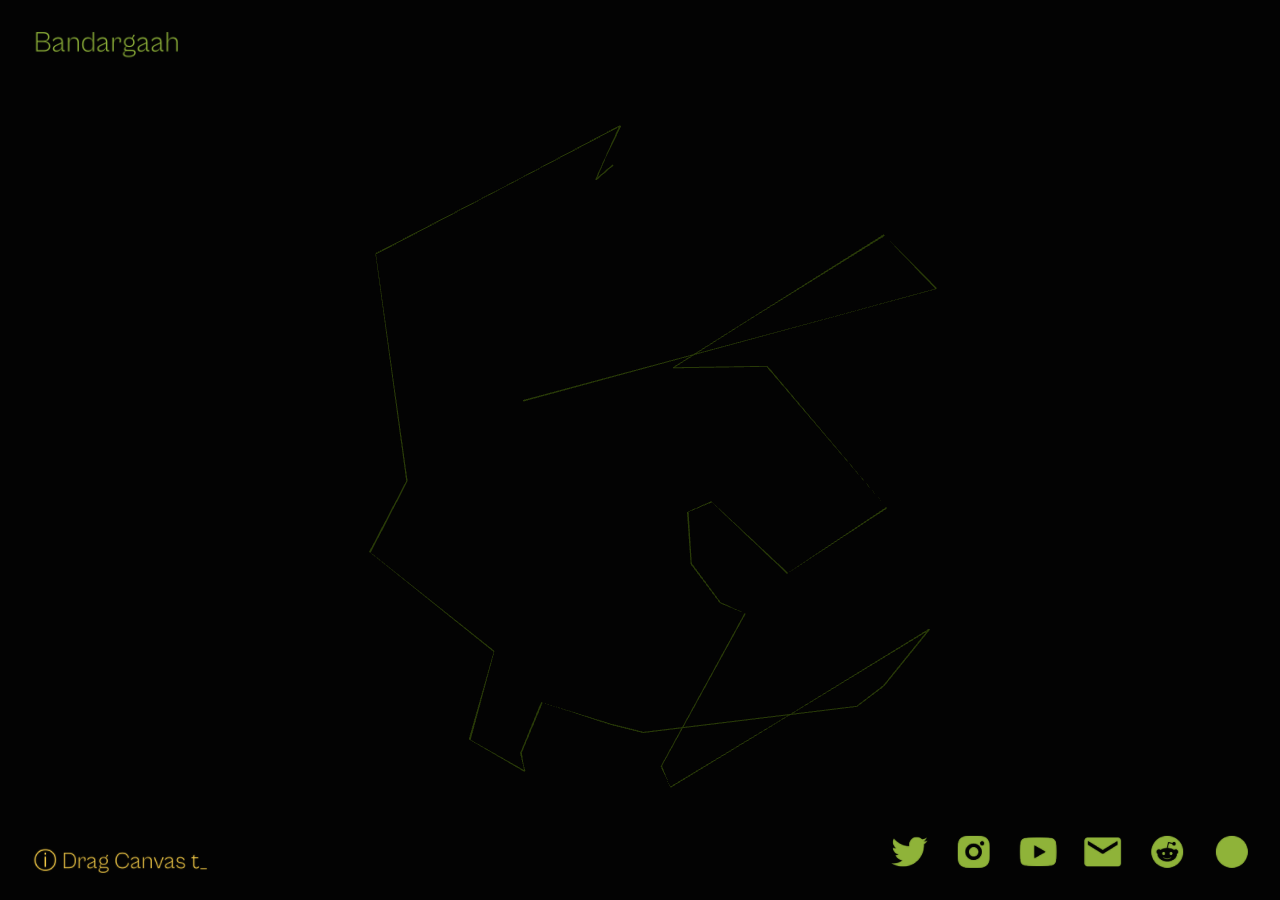
==== commit 634f8a40: "Add files via upload" ====
--- a/index.html
+++ b/index.html
@@ -1,227 +1,89 @@
 <!DOCTYPE html>
-<html  >
+<html lang="en">
+
 <head>
+    <title>Bandargaah</title>
+    <meta charset="utf-8">
+    <meta name="viewport" content="width=device-width, user-scalable=no, initial-scale=1">
+    <meta itemprop="name" content="Jaalibandar">
+    <meta itemprop="description" content="Art & Tech">
+    <meta itemprop="image" content="screenshot.png">
+    <meta name="description" content="Portfolio Website" />
 
-  <meta charset="UTF-8">
-  <meta http-equiv="X-UA-Compatible" content="IE=edge">
-  <meta name="viewport" content="width=device-width, initial-scale=1, minimum-scale=1">
-  <link rel="shortcut icon" href="assets/images/icon01.png" type="image/x-icon">
-  <meta name="description" content="">
-  
-  
-  <title>Home</title>
-  <link rel="stylesheet" href="assets/web/assets/mobirise-icons2/mobirise2.css">
-  <link rel="stylesheet" href="assets/bootstrap/css/bootstrap.min.css">
-  <link rel="stylesheet" href="assets/bootstrap/css/bootstrap-grid.min.css">
-  <link rel="stylesheet" href="assets/bootstrap/css/bootstrap-reboot.min.css">
-  <link rel="stylesheet" href="assets/parallax/jarallax.css">
-  <link rel="stylesheet" href="assets/dropdown/css/style.css">
-  <link rel="stylesheet" href="assets/socicon/css/styles.css">
-  <link rel="stylesheet" href="assets/theme/css/style.css">
-  <link rel="preload" href="https://fonts.googleapis.com/css?family=EB+Garamond:400,500,600,700,800,400i,500i,600i,700i,800i&display=swap" as="style" onload="this.onload=null;this.rel='stylesheet'">
-  <noscript><link rel="stylesheet" href="https://fonts.googleapis.com/css?family=EB+Garamond:400,500,600,700,800,400i,500i,600i,700i,800i&display=swap"></noscript>
-  <link rel="preload" href="https://fonts.googleapis.com/css?family=IBM+Plex+Sans:100,100i,200,200i,300,300i,400,400i,500,500i,600,600i,700,700i&display=swap" as="style" onload="this.onload=null;this.rel='stylesheet'">
-  <noscript><link rel="stylesheet" href="https://fonts.googleapis.com/css?family=IBM+Plex+Sans:100,100i,200,200i,300,300i,400,400i,500,500i,600,600i,700,700i&display=swap"></noscript>
-  <link rel="preload" as="style" href="assets/mobirise/css/mbr-additional.css"><link rel="stylesheet" href="assets/mobirise/css/mbr-additional.css" type="text/css">
-  
-  
-  
-  
+    <style>
+        body {
+            margin: 0;
+            background-color: #000;
+            color: #fff;
+            font-family: Helvetica, Arial, sans-serif;
+            overflow: hidden; /* disable scrolling / rubberband effect on mobile */
+        }
+
+        canvas {
+            display: block;
+            position: absolute;
+            outline:0;
+        }
+
+        * {
+            /* disable on touch highlights of html elements, especially on mobile! */
+            -webkit-tap-highlight-color: transparent;
+            -webkit-touch-callout: none;
+            -webkit-user-select: none;
+            -moz-user-select: none;
+            -ms-user-select: none;
+            user-select: none;
+        }
+
+    </style>
+
+    <!-- Global site tag (gtag.js) - Google Analytics -->
+    <script async src="https://www.googletagmanager.com/gtag/js?id=G-V5BBB9XHF3"></script>
+    <script>
+      window.dataLayer = window.dataLayer || [];
+      function gtag(){dataLayer.push(arguments);}
+      gtag('js', new Date());
+
+      gtag('config', 'G-V5BBB9XHF3');
+    </script>
+
 </head>
+
 <body>
+    <canvas id="glcanvas" width="100vw" height="100vh" tabindex="1"></canvas>
 
-<!-- Analytics -->
-<!-- Global site tag (gtag.js) - Google Analytics -->
-<script async src="https://www.googletagmanager.com/gtag/js?id=G-V5BBB9XHF3"></script>
-<script>
-  window.dataLayer = window.dataLayer || [];
-  function gtag(){dataLayer.push(arguments);}
-  gtag('js', new Date());
+    
+    <script type="text/javascript" src="js/patch.js" async></script>
+    
 
-  gtag('config', 'G-V5BBB9XHF3');
-</script>
-<!-- /Analytics -->
+    <script>
+
+        // disable rubberband effect on mobile devices
+        document.getElementById('glcanvas').addEventListener('touchmove', (e)=>{ e.preventDefault(); }, false);
 
 
-  
-  <section data-bs-version="5.1" class="menu menu3 cid-t7LD17ahQd" once="menu" id="menu3-0">
-    
-    <nav class="navbar navbar-dropdown navbar-expand-lg">
-        <div class="container-fluid">
-            <div class="navbar-brand">
-                
-                <span class="navbar-caption-wrap"><a class="navbar-caption text-white text-primary display-7" href="index.html">Bandargaah</a></span>
-            </div>
-            <button class="navbar-toggler" type="button" data-toggle="collapse" data-bs-toggle="collapse" data-target="#navbarSupportedContent" data-bs-target="#navbarSupportedContent" aria-controls="navbarNavAltMarkup" aria-expanded="false" aria-label="Toggle navigation">
-                <div class="hamburger">
-                    <span></span>
-                    <span></span>
-                    <span></span>
-                    <span></span>
-                </div>
-            </button>
-            <div class="collapse navbar-collapse" id="navbarSupportedContent">
-                <ul class="navbar-nav nav-dropdown nav-right" data-app-modern-menu="true"><li class="nav-item"><a class="nav-link link text-white text-primary display-7" href="index.html#features3-2">Mint NFTs</a></li>
-                    
-                    <li class="nav-item"><a class="nav-link link text-white text-primary display-7" href="about.html">About</a>
-                    </li></ul>
-                <div class="icons-menu">
-                    <a class="iconfont-wrapper" href="https://www.instagram.com/jaali.bandar/" target="_blank">
-                        <span class="p-2 mbr-iconfont socicon-instagram socicon" style="color: rgb(255, 255, 255); fill: rgb(255, 255, 255);"></span>
-                    </a>
-                    <a class="iconfont-wrapper" href="https://twitter.com/jaalibandar" target="_blank">
-                        <span class="p-2 mbr-iconfont socicon-twitter socicon" style="color: rgb(255, 255, 255); fill: rgb(255, 255, 255);"></span>
-                    </a>
-                    <a class="iconfont-wrapper" href="mailto:jaalibandar@gmail.com">
-                        <span class="p-2 mbr-iconfont socicon-mail socicon" style="color: rgb(255, 255, 255); fill: rgb(255, 255, 255);"></span>
-                    </a>
-                    
-                </div>
-                
-            </div>
-        </div>
-    </nav>
-</section>
+        function patchInitialized(patch) {
+            // You can now access the patch object (patch), register variable watchers and so on
+        }
 
-<section data-bs-version="5.1" class="header1 cid-t7LD3vrwrs mbr-fullscreen mbr-parallax-background" id="header1-1">
+        function patchFinishedLoading(patch) {
+            // The patch is ready now, all assets have been loaded
+        }
 
-    
+        document.addEventListener('CABLES.jsLoaded', function (event) {
+            CABLES.patch = new CABLES.Patch({
+                patch: CABLES.exportedPatch,
+                "prefixAssetPath": "",
+                "assetPath": "assets/",
+                "jsPath": "js/",
+                "glCanvasId": "glcanvas",
+                "glCanvasResizeToWindow": true,
+                "onPatchLoaded": patchInitialized,
+                "onFinishedLoading": patchFinishedLoading,
+                "canvas":{"alpha":true,"premultipliedAlpha":true} // make canvas transparent
+            });
+        });
+    </script>
+</body>
 
-    <div class="mbr-overlay" style="opacity: 0.1; background-color: rgb(0, 0, 0);"></div>
-
-    <div class="container">
-        <div class="row">
-            <div class="col-12 col-lg-7">
-                <h1 class="mbr-section-title mbr-fonts-style mb-3 display-1"><strong>Bandargaah</strong></h1>
-                
-                <p class="mbr-text mbr-fonts-style display-5">
-                    Bandargaah is an experimental practice at the intersection of design, arts &amp; technology.&nbsp;</p>
-                
-            </div>
-        </div>
-    </div>
-</section>
-
-<section data-bs-version="5.1" class="features3 cid-t7LD6NYVxd" id="features3-2">
-    
-    
-    <div class="container">
-        <div class="mbr-section-head">
-            <h4 class="mbr-section-title mbr-fonts-style align-center mb-0 display-1">
-                <strong>Mint NFTs</strong></h4>
-            <h5 class="mbr-section-subtitle mbr-fonts-style align-center mb-0 mt-2 display-7">Mint an NFT or get one in the secondary market. Publishing NFTs @FxHash for now.</h5>
-        </div>
-        <div class="row mt-4">
-            <div class="item features-image сol-12 col-md-6 col-lg-4">
-                <div class="item-wrapper">
-                    <div class="item-img">
-                        <img src="assets/images/03-816x816.png" alt="">
-                    </div>
-                    <div class="item-content">
-                        <h5 class="item-title mbr-fonts-style display-7"><strong>Fermi Paradox</strong></h5>
-                        
-                        <p class="mbr-text mbr-fonts-style mt-3 display-7">Are we alone in this vast endless universe, being watched by super intelligent beings?</p>
-                    </div>
-                    <div class="mbr-section-btn item-footer mt-2"><a href="https://www.fxhash.xyz/generative/16281" class="btn btn-primary item-btn display-4" target="_blank">FxHash</a></div>
-                </div>
-            </div>
-            <div class="item features-image сol-12 col-md-6 col-lg-4">
-                <div class="item-wrapper">
-                    <div class="item-img">
-                        <img src="assets/images/screenshot-26-816x816.png" alt="">
-                    </div>
-                    <div class="item-content">
-                        <h5 class="item-title mbr-fonts-style display-7"><strong>Human Exclusion Zones</strong></h5>
-                        
-                        <p class="mbr-text mbr-fonts-style mt-3 display-7">Noise meets Reaction Diffusion to create an impression of automated factory floors in a post human fantasy!</p>
-                    </div>
-                    <div class="mbr-section-btn item-footer mt-2"><a href="https://www.fxhash.xyz/generative/15588" class="btn btn-primary item-btn display-4" target="_blank">FxHash</a></div>
-                </div>
-            </div>
-            <div class="item features-image сol-12 col-md-6 col-lg-4">
-                <div class="item-wrapper">
-                    <div class="item-img">
-                        <img src="assets/images/image-1-816x816.png" alt="">
-                    </div>
-                    <div class="item-content">
-                        <h5 class="item-title mbr-fonts-style display-7"><strong>Terra Nova</strong></h5>
-                        
-                        <p class="mbr-text mbr-fonts-style mt-3 display-7">Look through the eyes of android watchers dispersed across the galactic sector as planets terraform over time.<br></p>
-                    </div>
-                    <div class="mbr-section-btn item-footer mt-2"><a href="https://www.fxhash.xyz/marketplace/generative/12497" class="btn btn-primary item-btn display-4" target="_blank">FxHash</a></div>
-                </div>
-            </div>
-        </div>
-    </div>
-</section>
-
-<section data-bs-version="5.1" class="features3 cid-t7LZABao7q" id="features3-4">
-    
-    
-    <div class="container">
-        <div class="mbr-section-head">
-            <h4 class="mbr-section-title mbr-fonts-style align-center mb-0 display-1">
-                <strong>Blog</strong></h4>
-            <h5 class="mbr-section-subtitle mbr-fonts-style align-center mb-0 mt-2 display-7">Writings, documentation &amp; process descriptions.</h5>
-        </div>
-        <div class="row mt-4">
-            
-            <div class="item features-image сol-12 col-md-6 col-lg-4 active">
-                <div class="item-wrapper">
-                    <div class="item-img">
-                        <img src="assets/images/fermi-paradox-2-816x429.png" alt="">
-                    </div>
-                    <div class="item-content">
-                        <h5 class="item-title mbr-fonts-style display-7"><strong>Fermi Paradox</strong></h5>
-                        
-                        <p class="mbr-text mbr-fonts-style mt-3 display-7">Fermi Paradox presents speculative fragments of alien worlds driven by the question, "Are we all alone?"</p>
-                    </div>
-                    <div class="mbr-section-btn item-footer mt-2"><a href="fermiparadox.html" class="btn btn-primary item-btn display-4">Read</a></div>
-                </div>
-            </div>
-            <div class="item features-image сol-12 col-md-6 col-lg-4">
-                <div class="item-wrapper">
-                    <div class="item-img">
-                        <img src="assets/images/j01.png" alt="">
-                    </div>
-                    <div class="item-content">
-                        <h5 class="item-title mbr-fonts-style display-7"><strong>Generative Art: What &amp; Why?</strong></h5>
-                        
-                        <p class="mbr-text mbr-fonts-style mt-3 display-7">Generative tech stands out to be creative but pretty underused despite its limitless potential as a medium to scale.&nbsp;<br></p>
-                    </div>
-                    <div class="mbr-section-btn item-footer mt-2"><a href="generativeartwhat&why.html" class="btn btn-primary item-btn display-4">Read</a></div>
-                </div>
-            </div>
-        </div>
-    </div>
-</section>
-
-<section data-bs-version="5.1" class="map2 cid-t7M8bgwGC9" id="map2-5">
-    
-    
-    <div>
-        
-        <div class="google-map"><iframe frameborder="0" style="border:0" src="https://www.google.com/maps/embed/v1/place?key=AIzaSyCZI5F_k6S1k46ujh0SNrapM89f7mJxd30&amp;q=bangalore" allowfullscreen=""></iframe></div>
-    </div>
-</section>
-
-<section data-bs-version="5.1" class="footer7 cid-t7M8dRgxup" once="footers" id="footer7-6">
-
-    
-
-    
-
-    <div class="container">
-        <div class="media-container-row align-center mbr-white">
-            <div class="col-12">
-                <p class="mbr-text mb-0 mbr-fonts-style display-7">
-                    ©jaalibandar | All Rights Reserved
-                </p>
-            </div>
-        </div>
-    </div>
-</section><section style="display: none !important;background-color: #fff; font-family: -apple-system, BlinkMacSystemFont, 'Segoe UI', 'Roboto', 'Helvetica Neue', Arial, sans-serif; color:#aaa; font-size:12px; padding: 0; align-items: center; display: flex;"><a href="https://mobirise.site/e" style="flex: 1 1; height: 3rem; padding-left: 1rem;"></a><p style="flex: 0 0 auto; margin:0; padding-right:1rem;"><a href="https://mobirise.site/c" style="color:#aaa;">This</a> web page was created with Mobirise</p></section><script src="assets/bootstrap/js/bootstrap.bundle.min.js"></script>  <script src="assets/parallax/jarallax.js"></script>  <script src="assets/smoothscroll/smooth-scroll.js"></script>  <script src="assets/ytplayer/index.js"></script>  <script src="assets/dropdown/js/navbar-dropdown.js"></script>  <script src="assets/theme/js/script.js"></script>  
-  
-  
-</body>
-</html>+</html>
